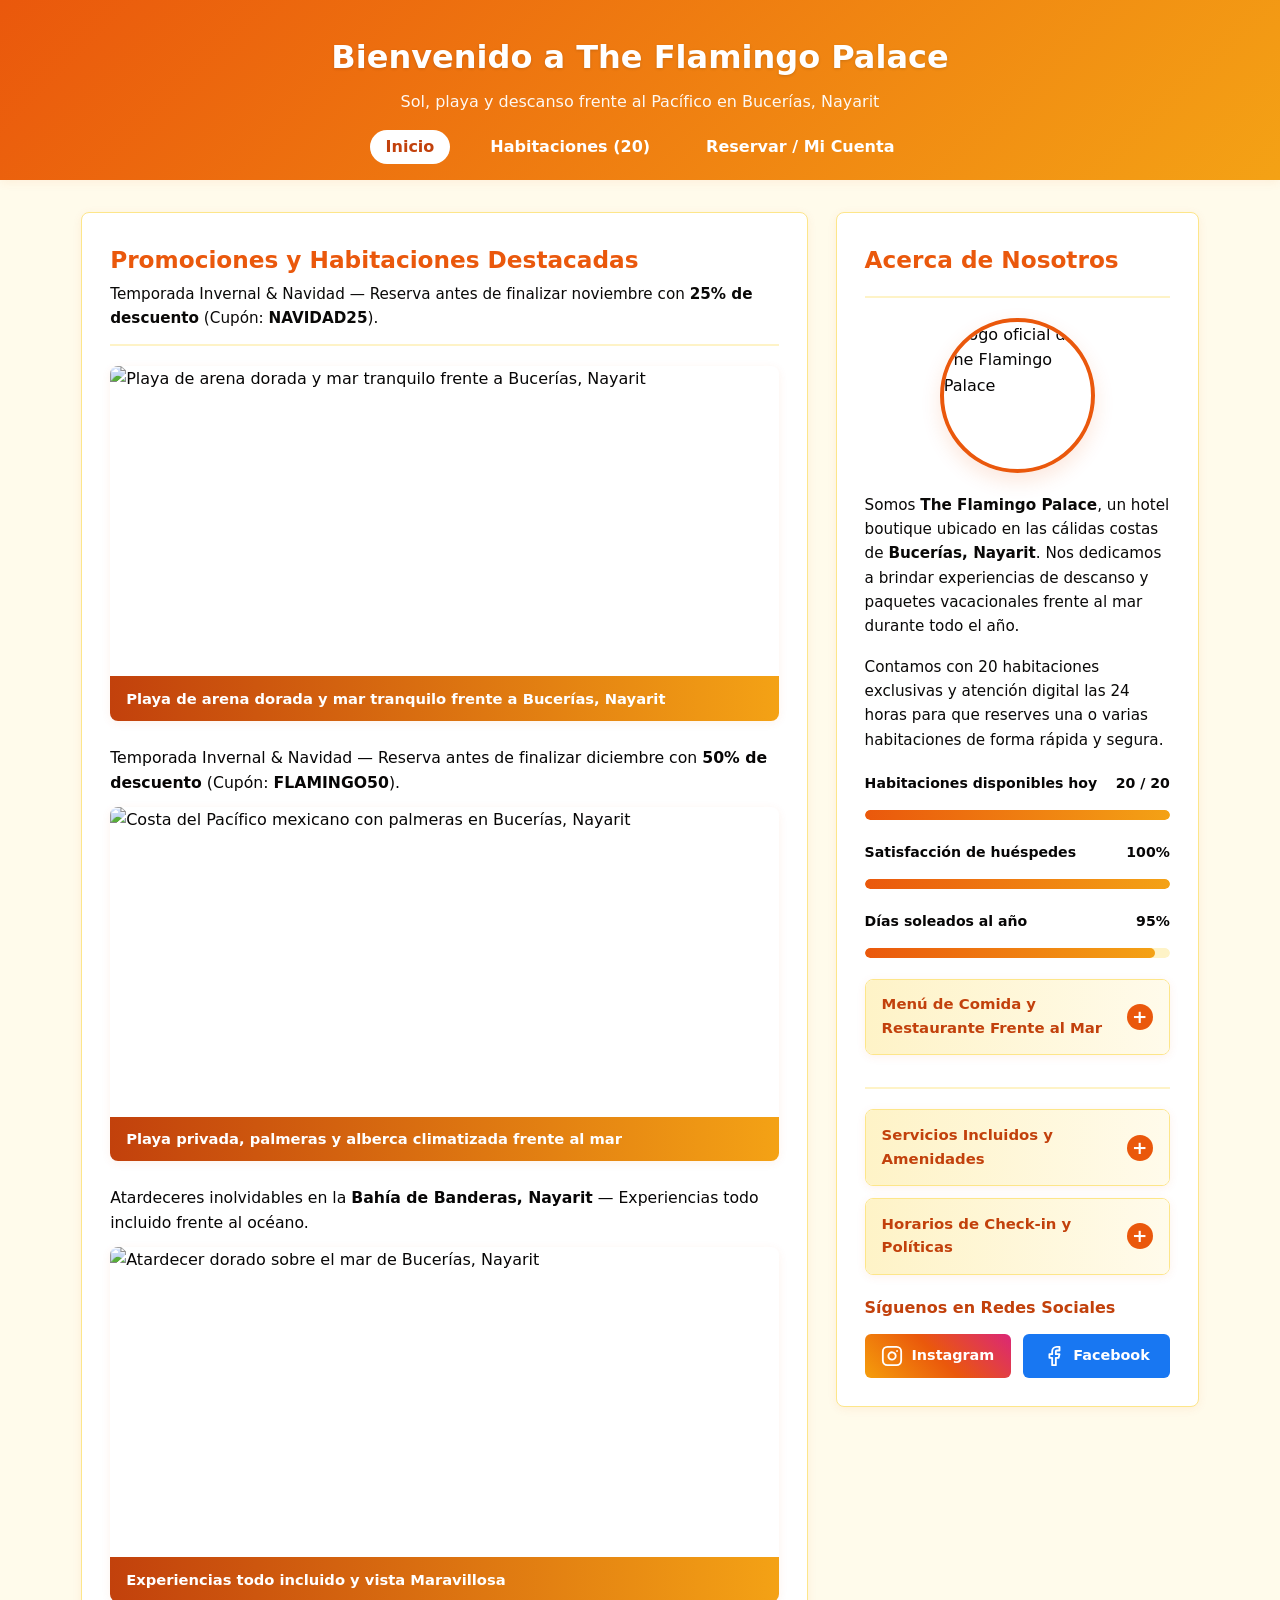
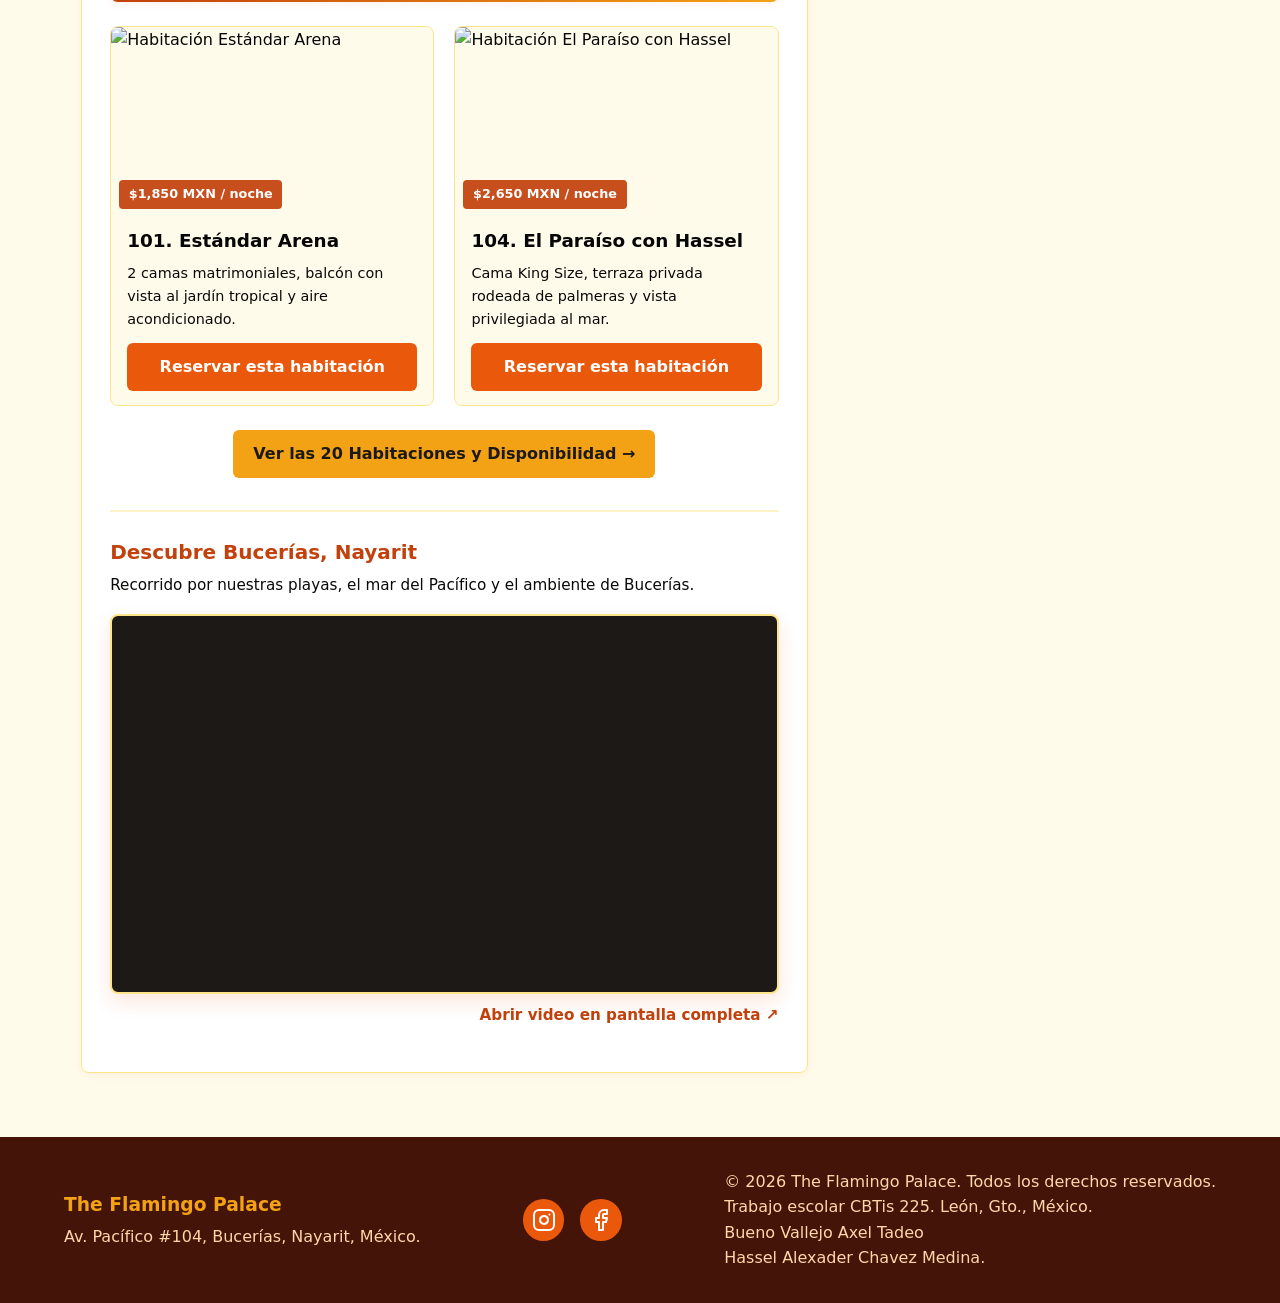
==== index.html @ 37c89cf4 "Add files via upload" ====
<!DOCTYPE html> <!-- Indica al navegador que el documento usa HTML5 -->
<html lang="es"> <!-- Etiqueta raíz del documento con idioma español -->
<head> <!-- Cabecera con metadatos, título y enlaces a estilos -->
       <meta charset="UTF-8"> <!-- Permite usar acentos, la ñ y caracteres especiales -->
     <meta name="viewport" content="width=device-width, initial-scale=1.0"> <!-- Adapta el diseño a pantallas de celulares y tabletas -->
      <meta name="description" content="The Flamingo Palace - Resort frente al mar en Bucerías, Nayarit. Disfruta del sol, la playa y nuestras promociones de temporada."> <!-- Descripción breve del sitio para buscadores -->
      <title>The Flamingo Palace | Inicio</title> <!-- Título que se muestra en la pestaña del navegador -->
      <link rel="stylesheet" href="styles.css"> <!-- Conecta el archivo externo de estilos CSS -->
</head> <!-- Cierra la cabecera del documento -->
<body> <!-- Inicia el contenido visible de la página web -->
    <!-- Encabezado principal del sitio -->
      <header class="site-header"> <!-- Contenedor superior con marca y menú -->
          <section class="header-brand"> <!-- Agrupa el título y eslogan del hotel -->
               <h1>Bienvenido a The Flamingo Palace</h1> <!-- Título principal de la página -->
              <p> Sol, playa y descanso frente al Pacífico en Bucerías, Nayarit</p> <!-- Subtítulo descriptivo del resort -->
          </section> <!-- Cierra la sección de marca -->
          <button type="button" class="menu-toggle" id="menu-toggle" aria-label="Abrir menú de navegación" aria-expanded="false"> <!-- Botón para abrir el menú en celulares -->
            ☰ <!-- Ícono de tres líneas para el menú móvil -->
        </button> <!-- Cierra el botón del menú -->
        <nav aria-label="Navegación principal" id="nav-drawer"> <!-- Contenedor de la barra de navegación -->
            <ul class="nav-links" id="nav-links"> <!-- Lista de enlaces principales del sitio -->
                <li class="nav-close-item"> <!-- Elemento de lista para el botón de cerrar -->
                    <button type="button" class="menu-close" id="menu-close" aria-label="Cerrar menú">✕</button> <!-- Botón para cerrar el menú en móvil -->
                 </li> <!-- Cierra el elemento del botón -->
                <li><a href="index.html" class="active">Inicio</a></li> <!-- Enlace a la página de inicio (página actual) -->
                  <li><a href="servicios.html">Habitaciones (20)</a></li> <!-- Enlace al catálogo de las 20 habitaciones -->
                  <li><a href="contacto.html">Reservar / Mi Cuenta</a></li> <!-- Enlace al formulario de reservación y consulta -->
            </ul> <!-- Cierra la lista de enlaces -->
        </nav> <!-- Cierra la barra de navegación -->
    </header> <!-- Cierra el encabezado principal -->     
    <!-- Contenido principal de la página -->
    <main class="container layout-dos-columnas"> <!-- Contenedor principal organizado en dos columnas -->
         <!-- Columna izquierda con promociones y habitaciones -->
          <section class="panel-card" aria-labelledby="destacados-heading"> <!-- Tarjeta principal de promociones y destacados -->
              <header class="panel-header"> <!-- Encabezado de esta sección -->
                  <h2 id="destacados-heading">Promociones y Habitaciones Destacadas</h2> <!-- Subtítulo de la sección -->
                  <p>Temporada Invernal &amp; Navidad — Reserva antes de finalizar noviembre con <strong>25% de descuento</strong> (Cupón: <strong>NAVIDAD25</strong>).</p> <!-- Texto de promoción con cupón NAVIDAD25 -->
               </header> <!-- Cierra el encabezado de la sección -->
            <!-- Primera imagen promocional -->
              <figure class="featured-banner"> <!-- Contenedor de imagen con pie de foto -->
                  <img src="https://tse3.mm.bing.net/th/id/OIP.7QppByLeYS29vk2rAnlYqgHaE8?r=0&rs=1&pid=ImgDetMain&o=7&rm=3" alt="Playa de arena dorada y mar tranquilo frente a Bucerías, Nayarit"> <!-- Imagen de la playa de Bucerías -->
                 <figcaption>Playa de arena dorada y mar tranquilo frente a Bucerías, Nayarit</figcaption> <!-- Descripción debajo de la primera imagen -->
             </figure> <!-- Cierra el contenedor de la primera imagen -->
              <p class="promo-texto">Temporada Invernal &amp; Navidad — Reserva antes de finalizar diciembre con <strong>50% de descuento</strong> (Cupón: <strong>FLAMINGO50</strong>).</p> <!-- Texto de promoción con cupón FLAMINGO50 -->
              <!-- Segunda imagen promocional -->
            <figure class="featured-banner"> <!-- Contenedor de la segunda imagen -->
                <img src="https://st3.depositphotos.com/4173781/16406/i/600/depositphotos_164065102-stock-photo-santa-claus-on-the-beach.jpg" alt="Costa del Pacífico mexicano con palmeras en Bucerías, Nayarit"> <!-- Imagen temática navideña en la playa -->
                <figcaption>Playa privada, palmeras y alberca climatizada frente al mar</figcaption> <!-- Descripción debajo de la segunda imagen -->
              </figure> <!-- Cierra el contenedor de la segunda imagen -->
                    <p class="promo-texto">Atardeceres inolvidables en la <strong>Bahía de Banderas, Nayarit</strong> — Experiencias todo incluido frente al océano.</p> <!-- Párrafo informativo sobre la ubicación -->
            <!-- Tercera imagen promocional -->
              <figure class="featured-banner"> <!-- Contenedor de la tercera imagen -->
                <img src="https://likewhereyouregoing.com/wp-content/uploads/2019/02/bucerias-beach-1.jpg" alt="Atardecer dorado sobre el mar de Bucerías, Nayarit"> <!-- Imagen del atardecer en Bucerías -->
                  <figcaption>Experiencias todo incluido y vista Maravillosa</figcaption> <!-- Descripción debajo de la tercera imagen -->
              </figure> <!-- Cierra el contenedor de la tercera imagen -->
            <!-- Cuadrícula de habitaciones destacadas -->
                <section class="grid-catalogo-mini" aria-label="Habitaciones destacadas"> <!-- Sección que agrupa las tarjetas de habitaciones -->
                  <article class="card"> <!-- Tarjeta de la primera habitación destacada -->
                      <figure> <!-- Contenedor de foto y precio -->
                          <img src="https://i.pinimg.com/736x/11/a8/63/11a86398598736e4281122c8b12acd26.jpg" alt="Habitación Estándar Arena"> <!-- Foto de la habitación 101 -->
                          <figcaption>$1,850 MXN / noche</figcaption> <!-- Precio por noche de la habitación -->
                      </figure> <!-- Cierra el contenedor de foto -->
                      <h3>101. Estándar Arena</h3> <!-- Nombre de la habitación -->
                         <p>2 camas matrimoniales, balcón con vista al jardín tropical y aire acondicionado.</p> <!-- Descripción breve de comodidades -->
                     <a href="contacto.html?hab=101_estandar_arena#formulario" class="btn-primary">Reservar esta habitación</a> <!-- Botón que lleva al formulario preseleccionando esta habitación -->
                  </article> <!-- Cierra la tarjeta de la habitación 101 -->
                <article class="card"> <!-- Tarjeta de la segunda habitación destacada -->
                      <figure> <!-- Contenedor de foto y precio -->
                          <img src="https://www.temptationresortcancun.com/images/slides/slide-90.jpg" alt="Habitación El Paraíso con Hassel"> <!-- Foto de la habitación 104 -->
                          <figcaption>$2,650 MXN / noche</figcaption> <!-- Precio por noche de la habitación -->
                      </figure> <!-- Cierra el contenedor de foto -->
                      <h3>104. El Paraíso con Hassel</h3> <!-- Nombre de la habitación -->
                    <p>Cama King Size, terraza privada rodeada de palmeras y vista privilegiada al mar.</p> <!-- Descripción breve de comodidades -->
                      <a href="contacto.html?hab=104_el_paraiso_hassel#formulario" class="btn-primary">Reservar esta habitación</a> <!-- Botón que lleva al formulario preseleccionando esta suite -->
                </article> <!-- Cierra la tarjeta de la habitación 104 -->
            </section> <!-- Cierra la cuadrícula de habitaciones -->
            <footer class="panel-footer-action"> <!-- Pie de sección con botón hacia el catálogo -->
                <a href="servicios.html" class="btn-secondary">Ver las 20 Habitaciones y Disponibilidad &rarr;</a> <!-- Enlace para ver todas las habitaciones -->
            </footer> <!-- Cierra el pie de sección -->
            <!-- Sección de video turístico -->
               <section class="video-section" aria-labelledby="video-bucerias-heading"> <!-- Contenedor del video de Bucerías -->
                  <h3 id="video-bucerias-heading">Descubre Bucerías, Nayarit</h3> <!-- Título de la sección de video -->
                  <p>Recorrido por nuestras playas, el mar del Pacífico y el ambiente de Bucerías.</p> <!-- Texto introductorio al video -->
                <div class="video-responsive-wrapper"> <!-- Caja adaptable para que el video se ajuste a móviles -->
                    <!-- Marco incrustado que carga el video externo -->
                    <iframe
                        src="https://www.bing.com/videos/riverview/relatedvideo?q=video+de+bucerias+narait&&mid=5F752FE52CD925ADD2D65F752FE52CD925ADD2D6&churl=https%3a%2f%2fwww.youtube.com%2fchannel%2fUCrhD1O9fIp9zSG4jtYqlkog&mmscn=stvo&FORM=VRDGAR"
                        title="Video turístico de Bucerías, Nayarit"
                        allowfullscreen
                        loading="lazy">
                    </iframe> <!-- Cierra el marco del video -->
                </div> <!-- Cierra el contenedor adaptable del video -->
             <p class="video-link-externo"> <!-- Párrafo con enlace directo al video -->
                    <a href="https://www.bing.com/videos/riverview/relatedvideo?q=video+de+bucerias+narait&&mid=5F752FE52CD925ADD2D65F752FE52CD925ADD2D6&churl=https%3a%2f%2fwww.youtube.com%2fchannel%2fUCrhD1O9fIp9zSG4jtYqlkog&mmscn=stvo&FORM=VRDGAR" target="_blank" rel="noopener noreferrer"> <!-- Abre el video en una pestaña nueva -->
                        Abrir video en pantalla completa &nearr; <!-- Texto del enlace externo -->
                    </a> <!-- Cierra el enlace -->
                </p> <!-- Cierra el párrafo -->
            </section> <!-- Cierra la sección de video -->
        </section> <!-- Cierra la columna izquierda -->
        <!-- Columna derecha con información del hotel y redes -->
        <aside class="panel-card sidebar-about" aria-labelledby="about-heading"> <!-- Barra lateral con información institucional -->
            <header class="panel-header"> <!-- Encabezado de la barra lateral -->
                <h2 id="about-heading">Acerca de Nosotros</h2> <!-- Título de la sección lateral -->
            </header> <!-- Cierra el encabezado -->
            <!-- Contenedor del logotipo circular -->
            <figure class="logo-circular-wrapper"> <!-- Centra y enmarca el logotipo -->
                <img src="https://i.ibb.co/FbTkwz5N/IMAGEN.jpg" alt="Logo oficial de The Flamingo Palace" class="logo-circular"> <!-- Imagen del logotipo oficial del hotel -->
            </figure> <!-- Cierra el contenedor del logo -->
            <p>Somos <strong>The Flamingo Palace</strong>, un hotel boutique ubicado en las cálidas costas de <strong>Bucerías, Nayarit</strong>. Nos dedicamos a brindar experiencias de descanso y paquetes vacacionales frente al mar durante todo el año.</p> <!-- Párrafo de presentación del hotel -->
            <p>Contamos con 20 habitaciones exclusivas y atención digital las 24 horas para que reserves una o varias habitaciones de forma rápida y segura.</p> <!-- Párrafo sobre capacidad y servicio -->
            <section class="stats-list" aria-label="Indicadores del hotel"> <!-- Sección de barras de estadísticas en vivo -->
                <article class="stat-item"> <!-- Indicador de habitaciones libres -->
                    <header class="stat-label"> <!-- Etiqueta superior del indicador -->
                        <span>Habitaciones disponibles hoy</span> <!-- Texto descriptivo -->
                        <span id="contador-libres-inicio">20 / 20</span> <!-- Contador que JavaScript actualiza desde Firebase -->
                    </header> <!-- Cierra la etiqueta -->
                    <progress id="barra-disponibilidad" value="20" max="20">20</progress> <!-- Barra visual de disponibilidad en tiempo real -->
                </article> <!-- Cierra el indicador de habitaciones -->

                <article class="stat-item"> <!-- Indicador de satisfacción -->
                    <header class="stat-label"> <!-- Etiqueta del indicador -->
                        <span>Satisfacción de huéspedes</span> <!-- Texto descriptivo -->
                        <span>100%</span> <!-- Porcentaje mostrado -->
                    </header> <!-- Cierra la etiqueta -->
                    <progress value="100" max="100">100%</progress> <!-- Barra de progreso al 100% -->
                </article> <!-- Cierra el indicador de satisfacción -->

                <article class="stat-item"> <!-- Indicador de clima -->
                    <header class="stat-label"> <!-- Etiqueta del indicador -->
                        <span>Días soleados al año</span> <!-- Texto descriptivo -->
                        <span>95%</span> <!-- Porcentaje mostrado -->
                    </header> <!-- Cierra la etiqueta -->
                    <progress value="95" max="100">95%</progress> <!-- Barra de progreso al 95% -->
                </article> <!-- Cierra el indicador de clima -->
                <!-- Primer acordeón desplegable -->
                <details class="acordeon-info"> <!-- Caja desplegable para el menú del restaurante -->
                    <summary>Menú de Comida y Restaurante Frente al Mar</summary> <!-- Título visible en el que se hace clic -->
                    <div class="acordeon-contenido"> <!-- Contenido oculto que se despliega al abrir -->
                        <p><strong>Desayuno Buffet (7:30 AM – 11:30 AM):</strong> Chilaquiles nayaritas, fruta tropical, hot cakes, huevos al gusto y café de olla.</p> <!-- Horario y platillos de desayuno -->
                        <p><strong>Comida y Cena (1:00 PM – 10:30 PM):</strong> Ceviche de camarón, pescado zarandeado, aguachile, cortes a la parrilla y menú infantil.</p> <!-- Horario y platillos de comida/cena -->
                    </div> <!-- Cierra el contenido desplegable -->
                </details> <!-- Cierra el primer acordeón -->
            </section> <!-- Cierra la sección de estadísticas -->
            <section class="social-box" aria-label="Información adicional y redes sociales"> <!-- Sección de políticas y botones sociales -->
                <!-- Segundo acordeón desplegable -->
                <details class="acordeon-info"> <!-- Caja desplegable para servicios incluidos -->
                    <summary>Servicios Incluidos y Amenidades</summary> <!-- Título visible del acordeón -->
                    <div class="acordeon-contenido"> <!-- Contenido oculto -->
                        <p>Alberca climatizada frente al mar, Wi-Fi de alta velocidad, estacionamiento privado, club de playa y atención personalizada 24/7.</p> <!-- Lista de amenidades incluidas -->
                    </div> <!-- Cierra el contenido -->
                </details> <!-- Cierra el segundo acordeón -->
                <!-- Tercer acordeón desplegable -->
                <details class="acordeon-info"> <!-- Caja desplegable para horarios y cancelaciones -->
                    <summary>Horarios de Check-in y Políticas</summary> <!-- Título visible del acordeón -->
                    <div class="acordeon-contenido"> <!-- Contenido oculto -->
                        <p><strong>Check-in:</strong> 3:00 PM | <strong>Check-out (Fecha límite):</strong> 12:00 PM. Puedes cancelar tu reservación con tu usuario y contraseña.</p> <!-- Detalles de entrada, salida y cancelación -->
                    </div> <!-- Cierra el contenido -->
                </details> <!-- Cierra el tercer acordeón -->
                <h3 style="margin-top: 1.25rem;">Síguenos en Redes Sociales</h3> <!-- Subtítulo para los botones de redes -->
                <nav class="social-links"> <!-- Contenedor de botones de redes sociales -->
                    <a href="https://www.instagram.com/theflamingopalace/" target="_blank" rel="noopener noreferrer" class="social-btn instagram" aria-label="Visitar Instagram de The Flamingo Palace"> <!-- Botón con enlace a Instagram -->
                        <svg width="22" height="22" viewBox="0 0 24 24" fill="none" stroke="currentColor" stroke-width="2" stroke-linecap="round" stroke-linejoin="round" aria-hidden="true"> <!-- Ícono vectorial de Instagram -->
                                <rect x="2" y="2" width="20" height="20" rx="5" ry="5"></rect> <!-- Marco cuadrado redondeado del ícono -->
                             <path d="M16 11.37A4 4 0 1 1 12.63 8 4 4 0 0 1 16 11.37z"></path> <!-- Lente circular central del ícono -->
                             <line x1="17.5" y1="6.5" x2="17.51" y2="6.5"></line> <!-- Punto del flash del ícono -->
                        </svg> <!-- Cierra el ícono SVG -->
                        <span>Instagram</span> <!-- Texto del botón -->
                    </a> <!-- Cierra el enlace de Instagram -->
                    <a href="https://www.facebook.com/profile.php?id=61573417950971&sk=about&locale=es_LA" target="_blank" rel="noopener noreferrer" class="social-btn facebook" aria-label="Visitar Facebook de The Flamingo Palace"> <!-- Botón con enlace a Facebook -->
                        <svg width="22" height="22" viewBox="0 0 24 24" fill="none" stroke="currentColor" stroke-width="2" stroke-linecap="round" stroke-linejoin="round" aria-hidden="true"> <!-- Ícono vectorial de Facebook -->
                            <path d="M18 2h-3a5 5 0 0 0-5 5v3H7v4h3v8h4v-8h3l1-4h-4V7a1 1 0 0 1 1-1h3z"></path> <!-- Trazo de la letra f de Facebook -->
                        </svg> <!-- Cierra el ícono SVG -->
                        <span>Facebook</span> <!-- Texto del botón -->
                    </a> <!-- Cierra el enlace de Facebook -->
                </nav> <!-- Cierra la navegación social -->
            </section> <!-- Cierra la caja social -->
        </aside> <!-- Cierra la columna derecha -->
    </main> <!-- Cierra el contenido principal -->
    <!-- Pie de página del sitio -->
    <footer class="site-footer"> <!-- Contenedor inferior de todo el sitio -->
        <section> <!-- Columna izquierda del pie de página -->
             <h3>The Flamingo Palace</h3> <!-- Nombre del hotel -->
             <p>Av. Pacífico #104, Bucerías, Nayarit, México.</p> <!-- Dirección física del hotel -->
        </section> <!-- Cierra la primera sección del pie -->
        <nav class="footer-social" aria-label="Redes sociales en pie de página"> <!-- Íconos de redes sociales en el pie -->
            <a href="https://www.instagram.com/theflamingopalace/" target="_blank" rel="noopener noreferrer" aria-label="Instagram"> <!-- Enlace a Instagram en nueva pestaña -->
                <svg width="24" height="24" viewBox="0 0 24 24" fill="none" stroke="currentColor" stroke-width="2" stroke-linecap="round" stroke-linejoin="round"> <!-- Ícono SVG de Instagram -->
                     <rect x="2" y="2" width="20" height="20" rx="5" ry="5"></rect> <!-- Borde de la cámara -->
                     <path d="M16 11.37A4 4 0 1 1 12.63 8 4 4 0 0 1 16 11.37z"></path> <!-- Círculo interior -->
                     <line x1="17.5" y1="6.5" x2="17.51" y2="6.5"></line> <!-- Punto superior derecho -->
                </svg> <!-- Cierra el ícono SVG -->
            </a> <!-- Cierra el enlace de Instagram -->
            <a href="https://www.facebook.com/profile.php?id=61573417950971&sk=about&locale=es_LA" target="_blank" rel="noopener noreferrer" aria-label="Facebook"> <!-- Enlace directo a la página de Facebook del hotel -->
                <svg width="24" height="24" viewBox="0 0 24 24" fill="none" stroke="currentColor" stroke-width="2" stroke-linecap="round" stroke-linejoin="round"> <!-- Ícono SVG de Facebook -->
                    <path d="M18 2h-3a5 5 0 0 0-5 5v3H7v4h3v8h4v-8h3l1-4h-4V7a1 1 0 0 1 1-1h3z"></path> <!-- Forma de la f de Facebook -->
                </svg> <!-- Cierra el ícono SVG -->
            </a> <!-- Cierra el enlace de Facebook -->
        </nav> <!-- Cierra los íconos sociales del pie -->
        <section> <!-- Columna derecha del pie de página -->
            <p>&copy; 2026 The Flamingo Palace. Todos los derechos reservados.</p>

            <!-- Aviso de derechos de autor -->
            <p>Trabajo escolar CBTis 225. León, Gto., México.</p>
            <p>Bueno Vallejo Axel Tadeo</p>
            <p>Hassel Alexader Chavez Medina.</p>
             <!-- Créditos académicos del proyecto -->
        </section> <!-- Cierra la última sección del pie -->
    </footer> <!-- Cierra el pie de página -->
    <script type="module" src="main.js"></script> <!-- Carga el archivo JavaScript principal como módulo -->
</body> <!-- Cierra el cuerpo de la página -->
</html> <!-- Cierra el documento HTML -->
---- styles.css ----
/* Variables principales de colores, fuente y sombras */
:root {
  --color-primary: #ea580c; /* Naranja atardecer vibrante */
      --color-primary-dark: #c2410c; /* Terracota cálido al pasar el cursor */
  --color-sun: #f4a215; /* Amarillo sol dorado */
    --color-sun-light: #fef3c7; /* Amarillo arena suave */
  --color-bg: #fffbeb; /* Fondo crema cálido tipo playa */
      --color-surface: #ffffff; /* Blanco limpio para tarjetas */
  --color-text: #070606; /* Café carbón para textos */
    --color-text-muted: #0a0908; /* Gris cálido secundario */
  --color-border: #fde68a; /* Borde dorado suave */
    --font-main: system-ui, -apple-system, 'Segoe UI', Roboto, sans-serif; /* Fuente principal del sistema */
  --radius-md: 8px; /* Redondeo estándar de esquinas */
      --shadow-sm: 0 2px 10px rgba(234, 88, 12, 0.08); /* Sombra ligera */
  --shadow-md: 0 8px 20px rgba(234, 88, 12, 0.14); /* Sombra media al resaltar */
    --transition: all 0.25s ease; /* Animación suave de cambios */
}

/* Reinicio de márgenes y bordes para todos los elementos */
*, *::before, *::after { box-sizing: border-box; margin: 0; padding: 0; }

/* Configuración general de la página y prevención de scroll horizontal */
html, body {
  width: 100%; /* Ocupa todo el ancho */
      max-width: 100%; /* Evita que se salga de la pantalla */
  overflow-x: hidden; /* Oculta desbordamiento horizontal */
    font-family: var(--font-main); /* Aplica la fuente principal */
  background-color: var(--color-bg); /* Pone el fondo crema */
      color: var(--color-text); /* Color base de letra */
  line-height: 1.6; /* Espacio entre renglones */
}

/* Ajusta todas las imágenes al tamaño de su contenedor */
img { max-width: 100%; height: auto; display: block; }

/* Encabezado centrado con degradado naranja a amarillo */
.site-header {
    display: flex; /* Activa modelo flexible */
  flex-direction: column; /* Apila título y menú en vertical */
      align-items: center; /* Centra horizontalmente */
    text-align: center; /* Centra el texto */
  background: linear-gradient(135deg, var(--color-primary) 0%, var(--color-sun) 100%); /* Degradado cálido */
    color: var(--color-surface); /* Texto en blanco */
  padding: 2rem 5% 1.25rem; /* Espaciado interno */
      box-shadow: var(--shadow-sm); /* Sombra inferior sutil */
}

/* Título principal del encabezado */
.header-brand h1 {
  font-size: 2rem; /* Tamaño grande de título */
      font-weight: 700; /* Letra en negrita */
  margin-bottom: 0.35rem; /* Espacio debajo del título */
    text-shadow: 0 1px 3px rgba(0, 0, 0, 0.15); /* Sombra suave en el texto */
}

/* Subtítulo descriptivo del encabezado */
.header-brand p { font-size: 1rem; opacity: 0.95; margin-bottom: 1.25rem; }

/* Oculta los botones de menú móvil en computadora */
.menu-toggle, .nav-close-item { display: none; }

/* Lista horizontal de enlaces de navegación */
.nav-links {
    list-style: none; /* Quita viñetas de lista */
  display: flex; /* Acomoda enlaces en fila */
      justify-content: center; /* Centra los enlaces */
    flex-wrap: wrap; /* Permite bajar de línea si no caben */
  gap: 1.5rem; /* Separación entre enlaces */
}

/* Estilo individual de cada enlace del menú */
.nav-links a {
  text-decoration: none; /* Quita subrayado */
    color: var(--color-surface); /* Letra blanca */
  font-weight: 600; /* Letra seminegrita */
      padding: 0.45rem 1rem; /* Relleno tipo botón */
  border-radius: 20px; /* Bordes redondeados tipo píldora */
    transition: var(--transition); /* Transición suave de color */
}

/* Efecto al pasar el cursor o estar en la página activa */
.nav-links a:hover, .nav-links a.active { background-color: var(--color-surface); color: var(--color-primary-dark); }

/* Contenedor principal centrado */
.container { width: 100%; max-width: 1220px; margin: 0 auto; padding: 2rem 4%; }

/* Cuadrícula de dos columnas para el inicio */
.layout-dos-columnas {
  display: grid; /* Activa cuadrícula CSS */
    grid-template-columns: 2fr 1fr; /* Columna izquierda doble de ancha que la derecha */
      gap: 1.75rem; /* Espacio entre columnas */
  align-items: start; /* Alinea ambas columnas arriba */
}

/* Tarjeta blanca base para secciones */
.panel-card {
    background-color: var(--color-surface); /* Fondo blanco */
  border: 1px solid var(--color-border); /* Borde dorado */
      border-radius: var(--radius-md); /* Esquinas redondeadas */
  padding: 1.75rem; /* Espacio interior */
    box-shadow: var(--shadow-sm); /* Sombra ligera */
}

/* Encabezado interno de cada tarjeta */
.panel-header { border-bottom: 2px solid var(--color-sun-light); padding-bottom: 0.85rem; margin-bottom: 1.25rem; }

/* Título de sección dentro de tarjetas */
.panel-header h2 { color: var(--color-primary); font-size: 1.45rem; margin-bottom: 0.25rem; }

/* Descripción debajo del título de sección */
.panel-header p { color: var(--color-text-muted); font-size: 0.95rem; }

/* Párrafos de promociones */
.promo-texto { color: var(--color-text); font-size: 0.98rem; margin: 1.25rem 0 0.75rem; }

/* Contenedor de imágenes promocionales anchas */
.featured-banner {
  position: relative; /* Permite posicionar elementos dentro */
      border-radius: var(--radius-md); /* Esquinas redondeadas */
  overflow: hidden; /* Recorta lo que sobresalga */
    margin-bottom: 1.5rem; /* Espacio inferior */
  box-shadow: var(--shadow-sm); /* Sombra suave */
}

/* Imagen dentro del banner promocional */
.featured-banner img { width: 100%; height: 310px; object-fit: cover; }

/* Franja inferior con texto descriptivo del banner */
.featured-banner figcaption {
    background: linear-gradient(to right, var(--color-primary-dark), var(--color-sun)); /* Degradado horizontal */
  color: var(--color-surface); /* Texto blanco */
      padding: 0.65rem 1rem; /* Espacio interno */
  font-size: 0.92rem; /* Tamaño de letra */
    font-weight: 600; /* Texto seminegrita */
}

/* Sección del video turístico */
.video-section { margin-top: 2rem; padding-top: 1.5rem; border-top: 2px solid var(--color-sun-light); }

/* Título del bloque de video */
.video-section h3 { color: var(--color-primary-dark); font-size: 1.25rem; margin-bottom: 0.35rem; }

/* Texto descriptivo del video */
.video-section p { color: var(--color-text-muted); font-size: 0.95rem; margin-bottom: 1rem; }

/* Caja adaptable proporción 16:9 para el video */
.video-responsive-wrapper {
  position: relative; /* Base para el iframe absoluto */
    width: 100%; /* Ancho completo */
  padding-bottom: 56.25%; /* Mantiene proporción panorámica 16:9 */
      height: 0; /* Altura controlada por el padding */
  overflow: hidden; /* Oculta bordes salientes */
    border-radius: var(--radius-md); /* Esquinas redondeadas */
  border: 2px solid var(--color-border); /* Borde dorado */
      box-shadow: var(--shadow-md); /* Sombra media */
  background-color: #1c1917; /* Fondo oscuro mientras carga */
}

/* Marco del video ajustado al 100% de la caja */
.video-responsive-wrapper iframe { position: absolute; top: 0; left: 0; width: 100%; height: 100%; border: 0; }

/* Párrafo con enlace para abrir video aparte */
.video-link-externo { margin-top: 0.6rem; text-align: right; font-size: 0.88rem; }

/* Estilo del enlace externo del video */
.video-link-externo a { color: var(--color-primary-dark); font-weight: 600; text-decoration: none; }

/* Subrayado al pasar el cursor en enlace del video */
.video-link-externo a:hover { text-decoration: underline; }

/* Cuadrícula de 2 columnas para habitaciones destacadas */
.grid-catalogo-mini { display: grid; grid-template-columns: repeat(2, 1fr); gap: 1.25rem; }

/* Cuadrícula de 3 columnas para el catálogo completo */
.grid-catalogo { display: grid; grid-template-columns: repeat(3, 1fr); gap: 1.75rem; }

/* Tarjeta individual de cada habitación */
.card {
    background-color: var(--color-bg); /* Fondo crema suave */
  border: 1px solid var(--color-border); /* Borde dorado */
      border-radius: var(--radius-md); /* Esquinas redondeadas */
  overflow: hidden; /* Recorta bordes de imagen */
    display: flex; /* Modelo flexible vertical */
  flex-direction: column; /* Apila imagen, texto y botón */
      justify-content: space-between; /* Empuja el botón hacia abajo */
  transition: var(--transition); /* Animación suave al pasar cursor */
}

/* Eleva la tarjeta ligeramente al pasar el cursor */
.card:hover { transform: translateY(-4px); box-shadow: var(--shadow-md); }

/* Contenedor de foto dentro de la tarjeta */
.card figure { position: relative; }

/* Foto de la habitación */
.card figure img { width: 100%; height: 190px; object-fit: cover; }

/* Etiqueta flotante con el precio sobre la foto */
.card figcaption {
  position: absolute; /* Se coloca encima de la imagen */
    bottom: 8px; /* Separación inferior */
  left: 8px; /* Separación izquierda */
      background-color: rgba(194, 65, 12, 0.92); /* Fondo terracota semitransparente */
  color: var(--color-surface); /* Texto blanco */
    font-size: 0.8rem; /* Letra pequeña */
  font-weight: 600; /* Seminegrita */
      padding: 0.25rem 0.6rem; /* Relleno interno */
  border-radius: 4px; /* Esquinas ligeramente redondeadas */
}

/* Nombre de la habitación en la tarjeta */
.card h3 { font-size: 1.15rem; color: var(--color-text); padding: 0.6rem 1rem 0.4rem; }

/* Descripción corta de la habitación */
.card p { padding: 0 1rem 0.75rem; color: var(--color-text-muted); font-size: 0.9rem; }

/* Estilo destacado para precios o cifras */
.card .precio { font-size: 1.15rem; font-weight: 700; color: var(--color-primary); }

/* Etiqueta de estado disponible u ocupada */
.estado-badge {
    margin: 0.75rem 1rem 0; /* Margen alrededor */
  padding: 0.25rem 0.6rem; /* Relleno interno */
      border-radius: 4px; /* Bordes redondeados */
  font-size: 0.8rem; /* Letra pequeña */
    font-weight: 700; /* Letra negrita */
  display: inline-block; /* Se ajusta al texto */
      width: fit-content; /* Ancho exacto del contenido */
}

/* Colores verdes cuando la habitación está libre */
.estado-badge.libre { background-color: #dcfce7; color: #166534; }

/* Colores rojos cuando la habitación está ocupada */
.estado-badge.ocupada { background-color: #fee2e2; color: #991b1b; }

/* Pie centrado debajo de las habitaciones destacadas */
.panel-footer-action { margin-top: 1.5rem; text-align: center; }

/* Estilos compartidos para todos los botones */
.btn-primary, .btn-secondary, .btn-danger {
  display: inline-block; /* Permite aplicar ancho y relleno */
      text-align: center; /* Centra el texto */
  text-decoration: none; /* Quita subrayado en enlaces */
    font-weight: 600; /* Texto seminegrita */
  padding: 0.7rem 1.25rem; /* Espacio interno */
      border-radius: 6px; /* Esquinas redondeadas */
  border: none; /* Sin borde por defecto */
    cursor: pointer; /* Muestra mano al pasar cursor */
  transition: var(--transition); /* Transición suave */
}

/* Botón principal naranja */
.btn-primary { background-color: var(--color-primary); color: var(--color-surface); }

/* Oscurece el botón principal al pasar el cursor */
.btn-primary:hover { background-color: var(--color-primary-dark); }

/* Estilo gris desactivado cuando la habitación está ocupada */
.btn-primary.deshabilitado { background-color: #a8a29e; pointer-events: none; cursor: not-allowed; }

/* Ajusta ancho y márgenes de botones dentro de tarjetas */
.card .btn-primary, .card .btn-ver-detalles-hab { margin: 0 1rem 0.85rem; width: calc(100% - 2rem); }

/* Botón secundario amarillo sol */
.btn-secondary { background-color: var(--color-sun); color: #1c1917; }

/* Cambia color del botón secundario al pasar cursor */
.btn-secondary:hover { background-color: #d97706; color: var(--color-surface); }

/* Botón rojo para cancelar reservaciones */
.btn-danger { background-color: #dc2626; color: var(--color-surface); padding: 0.45rem 0.85rem; font-size: 0.85rem; }

/* Oscurece el botón rojo al pasar cursor */
.btn-danger:hover { background-color: #991b1b; }

/* Botón que ocupa todo el ancho disponible */
.btn-block { width: 100%; font-size: 1.05rem; }

/* Contenedor centrado del logotipo circular */
.logo-circular-wrapper { display: flex; justify-content: center; align-items: center; margin: 0 auto 1.25rem; }

/* Imagen redonda del logotipo oficial */
.logo-circular {
    width: 155px; /* Ancho fijo */
  height: 155px; /* Alto fijo */
      min-width: 155px; /* Evita que se aplaste */
  min-height: 155px; /* Mantiene proporción */
    border-radius: 50%; /* Forma circular perfecta */
  object-fit: cover; /* Ajusta imagen sin deformar */
      border: 4px solid var(--color-primary); /* Borde naranja */
  box-shadow: var(--shadow-md); /* Sombra alrededor */
}

/* Párrafos de la columna derecha */
.sidebar-about p { color: var(--color-text-muted); font-size: 0.95rem; margin-bottom: 1rem; }

/* Lista vertical de indicadores del hotel */
.stats-list { margin: 1.25rem 0; display: flex; flex-direction: column; gap: 1rem; }

/* Fila con nombre y porcentaje de cada indicador */
.stat-label { display: flex; justify-content: space-between; font-size: 0.88rem; font-weight: 700; color: var(--color-text); margin-bottom: 0.3rem; }

/* Estilo base de las barras de progreso */
progress { width: 100%; height: 10px; border-radius: 5px; overflow: hidden; appearance: none; }

/* Fondo de la barra de progreso en navegadores WebKit */
progress::-webkit-progress-bar { background-color: var(--color-sun-light); border-radius: 5px; }

/* Relleno degradado de la barra de progreso */
progress::-webkit-progress-value { background: linear-gradient(90deg, var(--color-primary), var(--color-sun)); border-radius: 5px; }

/* Caja de los cuadros desplegables (acordeones) */
.acordeon-info, .sidebar-about details {
  background-color: var(--color-surface); /* Fondo blanco */
    border: 1.5px solid var(--color-border); /* Borde dorado */
  border-radius: var(--radius-md); /* Esquinas redondeadas */
      margin-bottom: 0.75rem; /* Separación inferior */
  overflow: hidden; /* Recorta bordes internos */
    box-shadow: var(--shadow-sm); /* Sombra ligera */
  transition: var(--transition); /* Transición suave */
}

/* Resalta el borde del acordeón al pasar cursor */
.acordeon-info:hover, .sidebar-about details:hover { border-color: var(--color-sun); box-shadow: var(--shadow-md); }

/* Barra superior clickeable del cuadro desplegable */
.acordeon-info summary, .sidebar-about details summary {
    list-style: none; /* Quita estilo de lista */
  display: flex; /* Alinea texto y círculo en fila */
      justify-content: space-between; /* Separa texto a la izquierda y botón a la derecha */
  align-items: center; /* Centra verticalmente */
    gap: 0.75rem; /* Espacio entre texto y botón */
  padding: 0.85rem 1rem; /* Relleno interno */
      background: linear-gradient(to right, var(--color-sun-light), #fffbeb); /* Degradado suave */
  color: var(--color-primary-dark); /* Letra terracota */
    font-weight: 700; /* Texto en negrita */
  font-size: 0.93rem; /* Tamaño de letra */
      cursor: pointer; /* Mano al pasar el cursor */
  user-select: none; /* Evita seleccionar texto al hacer clic */
    transition: var(--transition); /* Transición suave */
}

/* Oculta la flecha por defecto del navegador en details */
.acordeon-info summary::-webkit-details-marker,
.sidebar-about details summary::-webkit-details-marker,
.acordeon-info summary::marker,
.sidebar-about details summary::marker { display: none; content: ""; }

/* Botón circular naranja con símbolo + a la derecha */
.acordeon-info summary::after, .sidebar-about details summary::after {
  content: "+"; /* Muestra el signo más */
      display: inline-flex; /* Centra el símbolo */
  align-items: center; /* Centra verticalmente */
    justify-content: center; /* Centra horizontalmente */
  width: 26px; /* Ancho del círculo */
      height: 26px; /* Alto del círculo */
  border-radius: 50%; /* Forma redonda */
    background-color: var(--color-primary); /* Fondo naranja */
  color: var(--color-surface); /* Símbolo blanco */
      font-size: 1.15rem; /* Tamaño del símbolo */
  font-weight: 700; /* Grosor negrita */
    line-height: 1; /* Altura de línea exacta */
  flex-shrink: 0; /* Evita que el círculo se encoja */
      transition: var(--transition); /* Transición suave */
}

/* Cambia color de la barra cuando el acordeón está abierto */
.acordeon-info[open] summary, .sidebar-about details[open] summary { background: linear-gradient(135deg, var(--color-primary), var(--color-sun)); color: var(--color-surface); }

/* Cambia el símbolo + por − cuando está abierto */
.acordeon-info[open] summary::after, .sidebar-about details[open] summary::after { content: "−"; background-color: var(--color-surface); color: var(--color-primary-dark); }

/* Área interior desplegada del acordeón */
.acordeon-contenido, .sidebar-about details > div, .sidebar-about details > p {
    padding: 0.9rem 1rem; /* Espacio interior */
  background-color: var(--color-surface); /* Fondo blanco */
      border-top: 1px solid var(--color-border); /* Línea divisoria superior */
  animation: desplegarSuave 0.25s ease; /* Animación de aparición */
    font-size: 0.88rem; /* Tamaño de letra */
  color: var(--color-text); /* Color de texto */
      line-height: 1.5; /* Espaciado entre líneas */
}

/* Párrafos internos del acordeón */
.acordeon-contenido p { margin-bottom: 0.55rem; font-size: 0.88rem; color: var(--color-text); line-height: 1.5; }

/* Quita el margen inferior al último párrafo */
.acordeon-contenido p:last-child { margin-bottom: 0; }

/* Animación de deslizamiento suave al abrir acordeones */
@keyframes desplegarSuave {
  from { opacity: 0; transform: translateY(-4px); }
    to { opacity: 1; transform: translateY(0); }
}

/* Sección de redes sociales en la barra lateral */
.social-box { border-top: 2px solid var(--color-sun-light); padding-top: 1.25rem; margin-top: 1.25rem; }

/* Título de redes sociales */
.social-box h3 { font-size: 1rem; color: var(--color-primary-dark); margin-bottom: 0.85rem; }

/* Contenedor en fila de botones sociales */
.social-links { display: flex; gap: 0.75rem; }

/* Estilo base de los botones de redes sociales */
.social-btn {
  flex: 1; /* Ambos botones miden lo mismo */
    display: flex; /* Alinea ícono y texto */
  align-items: center; /* Centra verticalmente */
      justify-content: center; /* Centra horizontalmente */
  gap: 0.5rem; /* Espacio entre ícono y nombre */
    text-decoration: none; /* Sin subrayado */
  font-weight: 600; /* Texto seminegrita */
      font-size: 0.9rem; /* Tamaño de letra */
  padding: 0.65rem; /* Relleno interno */
    border-radius: 6px; /* Esquinas redondeadas */
  color: var(--color-surface); /* Texto blanco */
      transition: var(--transition); /* Transición suave */
}

/* Degradado característico para botón de Instagram */
.social-btn.instagram { background: linear-gradient(45deg, #f59e0b, #ea580c, #db2777); }

/* Color azul oficial para botón de Facebook */
.social-btn.facebook { background-color: #1877f2; }

/* Efecto visual al pasar el cursor en botones sociales */
.social-btn:hover { opacity: 0.9; transform: translateY(-2px); }

/* Contenedor centrado para formularios */
.form-wrapper { max-width: 680px; margin: 0 auto; }

/* Agrupación de campos dentro del formulario */
.booking-form fieldset { border: 1px solid var(--color-border); border-radius: 8px; padding: 1.5rem; margin-bottom: 1.5rem; background-color: var(--color-bg); }

/* Título de cada grupo de campos */
.booking-form legend { font-weight: 700; color: var(--color-primary-dark); padding: 0 0.5rem; }

/* Etiquetas de texto sobre cada campo */
.booking-form label { display: block; font-weight: 600; margin-bottom: 0.4rem; margin-top: 1rem; }

/* Reduce margen superior en la primera etiqueta */
.booking-form label:first-of-type { margin-top: 0.25rem; }

/* Estilo uniforme para cajas de texto, fechas, números y selectores */
.booking-form input[type="text"],
.booking-form input[type="email"],
.booking-form input[type="tel"],
.booking-form input[type="password"],
.booking-form input[type="date"],
.booking-form input[type="number"],
.booking-form select,
.booking-form textarea {
    width: 100%; /* Ocupa todo el ancho */
  padding: 0.75rem; /* Espacio interno cómodo */
      border: 1.5px solid var(--color-border); /* Borde dorado */
  border-radius: 6px; /* Esquinas redondeadas */
    font-family: inherit; /* Hereda la fuente principal */
  font-size: 1rem; /* Tamaño de letra legible */
      background-color: var(--color-surface); /* Fondo blanco */
  transition: var(--transition); /* Transición suave */
}

/* Resalta el borde en naranja al escribir en un campo */
.booking-form input:focus, .booking-form textarea:focus { outline: none; border-color: var(--color-primary); }

/* Estilo rojo cuando un campo tiene error de validación */
.campo-error { border-color: #dc2626 !important; background-color: #fef2f2 !important; }

/* Borde verde cuando un campo es válido */
.campo-valido { border-color: #16a34a !important; }

/* Texto de etiqueta en rojo si hay error */
.label-error { color: #dc2626 !important; }

/* Texto de etiqueta en verde si es válido */
.label-valido { color: #166534 !important; }

/* Mensaje de error debajo de cada campo */
.error-msg { display: block; color: #dc2626; font-size: 0.85rem; font-weight: 600; margin-top: 0.25rem; }

/* Texto de ayuda en color gris */
.helper-text { font-size: 0.88rem; color: var(--color-text-muted); margin-bottom: 0.75rem; }

/* Lista vertical de casillas de habitaciones */
.checkbox-grid { display: grid; grid-template-columns: 1fr; gap: 0.65rem; }

/* Tarjeta individual de cada casilla de habitación */
.checkbox-item {
  display: flex !important; /* Alinea casilla y texto en fila */
      align-items: center; /* Centra verticalmente */
  gap: 0.65rem; /* Separación entre casilla y texto */
    background-color: var(--color-surface); /* Fondo blanco */
  border: 1px solid var(--color-border); /* Borde dorado */
      padding: 0.65rem 0.85rem; /* Relleno interno */
  border-radius: 6px; /* Esquinas redondeadas */
    margin-top: 0 !important; /* Sin margen superior extra */
  cursor: pointer; /* Mano al pasar cursor */
}

/* Estilo rojo deshabilitado para habitaciones ya ocupadas */
.checkbox-item.ocupada-item { background-color: #fef2f2; border-color: #fecaca; opacity: 0.85; cursor: not-allowed; }

/* Tamaño y color naranja de la casilla de verificación */
.checkbox-item input[type="checkbox"] { width: 18px; height: 18px; accent-color: var(--color-primary); }

/* Caja amarilla con el cálculo total en vivo */
.cotizacion-box { background-color: var(--color-sun-light); border: 1px solid var(--color-sun); padding: 0.85rem 1rem; border-radius: 6px; margin-bottom: 1rem; font-size: 1.05rem; text-align: center; }

/* Caja base de alertas al enviar formulario */
.alerta-box { display: block; padding: 0.9rem 1rem; border-radius: 6px; margin-bottom: 1.25rem; font-weight: 600; }

/* Alerta verde de reservación exitosa */
.alerta-box.exito { background-color: #dcfce7; color: #166534; border: 1px solid #86efac; }

/* Alerta roja de error en formulario */
.alerta-box.error { background-color: #fee2e2; color: #991b1b; border: 1px solid #fca5a5; }

/* Contenedor de resultados al consultar cuenta del huésped */
.resultado-cuenta { margin-top: 1.25rem; padding: 1rem; background-color: var(--color-bg); border: 1px solid var(--color-border); border-radius: 6px; }

/* Barra superior del panel administrativo */
.admin-top-bar { display: flex; justify-content: space-between; align-items: center; flex-wrap: wrap; gap: 1rem; }

/* Permite deslizar tablas horizontalmente en pantallas pequeñas */
.table-responsive { width: 100%; overflow-x: auto; }

/* Estilo general de las tablas del administrador */
.tabla-admin { width: 100%; border-collapse: collapse; font-size: 0.92rem; background-color: var(--color-surface); }

/* Celdas y encabezados de las tablas administrativas */
.tabla-admin th, .tabla-admin td { border: 1px solid var(--color-border); padding: 0.75rem; text-align: left; }

/* Fondo amarillo suave en encabezados de tabla */
.tabla-admin th { background-color: var(--color-sun-light); color: var(--color-primary-dark); }

/* Pie de página oscuro en tono café rojizo */
.site-footer {
    background-color: #431407; /* Fondo café oscuro */
  color: #fed7aa; /* Texto durazno claro */
      padding: 2rem 5%; /* Espacio interno */
  display: flex; /* Acomoda columnas en fila */
    justify-content: space-between; /* Reparte elementos a los lados */
  align-items: center; /* Centra verticalmente */
      flex-wrap: wrap; /* Permite acomodarse en varias líneas */
  gap: 1.25rem; /* Separación entre bloques */
    margin-top: 2rem; /* Espacio superior */
}

/* Título del hotel en el pie de página */
.site-footer h3 { color: var(--color-sun); margin-bottom: 0.25rem; }

/* Contenedor de íconos sociales en el pie */
.footer-social { display: flex; gap: 1rem; }

/* Botones circulares de redes sociales en el pie */
.footer-social a {
  color: var(--color-surface); /* Ícono blanco */
    background-color: var(--color-primary); /* Círculo naranja */
  padding: 0.55rem; /* Relleno interno */
      border-radius: 50%; /* Forma circular */
  display: flex; /* Centra el ícono */
    align-items: center; /* Centra verticalmente */
  justify-content: center; /* Centra horizontalmente */
      transition: var(--transition); /* Transición suave */
}

/* Cambio de color al pasar cursor en redes del pie */
.footer-social a:hover { background-color: var(--color-sun); color: #1c1917; }

/* Reglas responsivas para pantallas de laptop y escritorio */
@media screen and (min-width: 1024px) {
    .grid-catalogo { grid-template-columns: repeat(3, 1fr); } /* Muestra 3 tarjetas por fila */
}

/* Reglas responsivas para tabletas */
@media screen and (min-width: 768px) and (max-width: 1023px) {
  .layout-dos-columnas { grid-template-columns: 1fr; } /* Apila las columnas en una sola */
    .grid-catalogo { grid-template-columns: repeat(2, 1fr); } /* Muestra 2 tarjetas por fila */
}

/* Reglas responsivas para teléfonos celulares */
@media screen and (max-width: 767px) {
    /* Acomoda encabezado y botón hamburguesa en fila */
    .site-header {
      flex-direction: row; /* Pone título y botón lado a lado */
        justify-content: space-between; /* Separa título a la izquierda y botón a la derecha */
      align-items: center; /* Centra verticalmente */
          text-align: left; /* Alinea texto a la izquierda */
      padding: 1.25rem 5%; /* Ajusta relleno */
    }

  .header-brand h1 { font-size: 1.35rem; margin-bottom: 0.15rem; } /* Reduce tamaño de título en móvil */
    .header-brand p { font-size: 0.85rem; margin-bottom: 0; } /* Reduce subtítulo en móvil */

    /* Muestra el botón hamburguesa en pantallas chicas */
    .menu-toggle {
        display: flex; /* Hace visible el botón */
      align-items: center; /* Centra el ícono */
          justify-content: center; /* Centra el ícono */
      background: transparent; /* Fondo transparente */
        color: var(--color-surface); /* Líneas blancas */
      border: 2px solid var(--color-surface); /* Borde blanco */
          font-size: 1.5rem; /* Tamaño del ícono */
      padding: 0.35rem 0.65rem; /* Espacio interno */
        border-radius: 6px; /* Esquinas redondeadas */
      cursor: pointer; /* Mano al tocar */
    }

    /* Menú lateral deslizante para celular */
    .nav-links {
      position: fixed; /* Fijo sobre toda la pantalla */
        top: 0; /* Pegado arriba */
      right: -100%; /* Oculto fuera de la pantalla a la derecha */
          width: 68%; /* Ocupa 68% del ancho */
      max-width: 280px; /* Ancho máximo */
        height: 100vh; /* Alto completo de la pantalla */
      background-color: #1c1917; /* Fondo oscuro */
          flex-direction: column; /* Enlaces en columna */
      justify-content: flex-start; /* Alinea arriba */
        align-items: flex-end; /* Alinea a la derecha */
      padding: 1.5rem 1.75rem; /* Espacio interno */
          gap: 1.25rem; /* Separación entre opciones */
      box-shadow: -8px 0 25px rgba(0, 0, 0, 0.45); /* Sombra lateral */
        transition: right 0.3s ease; /* Animación de entrada */
      z-index: 9999; /* Siempre encima de todo */
    }

  /* Muestra el menú lateral cuando tiene la clase abierto */
  .nav-links.abierto { right: 0; display: flex; }

    /* Elemento contenedor del botón cerrar menú */
    .nav-close-item { display: block; width: 100%; text-align: right; margin-bottom: 1rem; }

  /* Botón X para cerrar el menú móvil */
  .menu-close { background: transparent; border: none; color: #ffffff; font-size: 1.6rem; cursor: pointer; padding: 0.25rem; }

    /* Cada elemento de lista ocupa todo el ancho del cajón */
    .nav-links li { width: 100%; text-align: right; }

  /* Estilo de los enlaces dentro del menú móvil */
  .nav-links a { display: block; width: 100%; color: #f5f5f4; font-size: 1.1rem; padding: 0.5rem 0.75rem; border-radius: 6px; }

    /* Resalta enlace activo o tocado en móvil */
    .nav-links a:hover, .nav-links a.active { background-color: var(--color-primary); color: #ffffff; }

  .featured-banner img { height: 220px; } /* Reduce altura de banners en móvil */
    .layout-dos-columnas, .grid-catalogo-mini, .grid-catalogo { grid-template-columns: 1fr; } /* Todo a 1 columna */
  .social-links { flex-direction: column; } /* Apila botones sociales en móvil */
    .site-footer { flex-direction: column; text-align: center; } /* Centra el pie de página en móvil */
}

/* Estilos especiales al imprimir o guardar comprobante en PDF */
@media print {
  body * { visibility: hidden; } /* Oculta toda la página al imprimir */
    #area-impresion-ticket, #area-impresion-ticket * { visibility: visible; } /* Muestra únicamente el comprobante */
  #area-impresion-ticket { position: absolute; left: 0; top: 0; width: 100%; } /* Ajusta el ticket arriba a la izquierda */
}
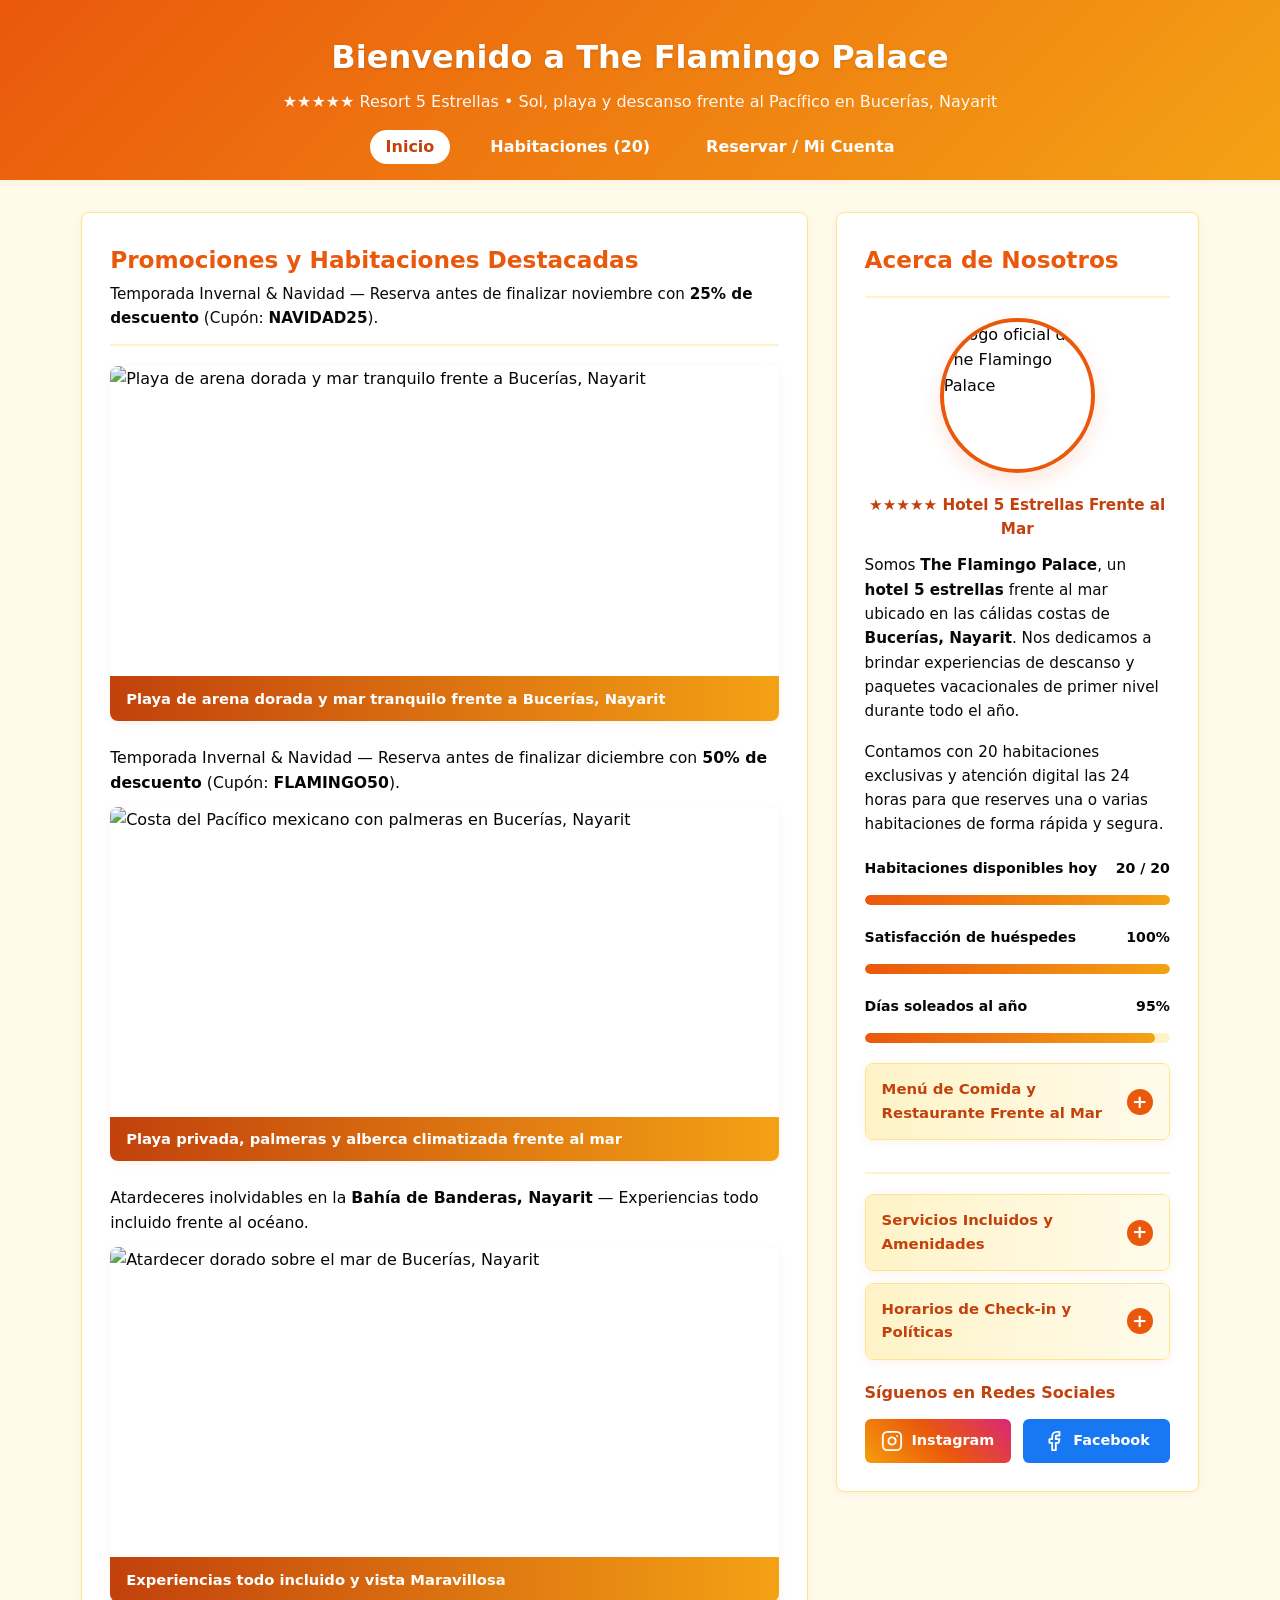
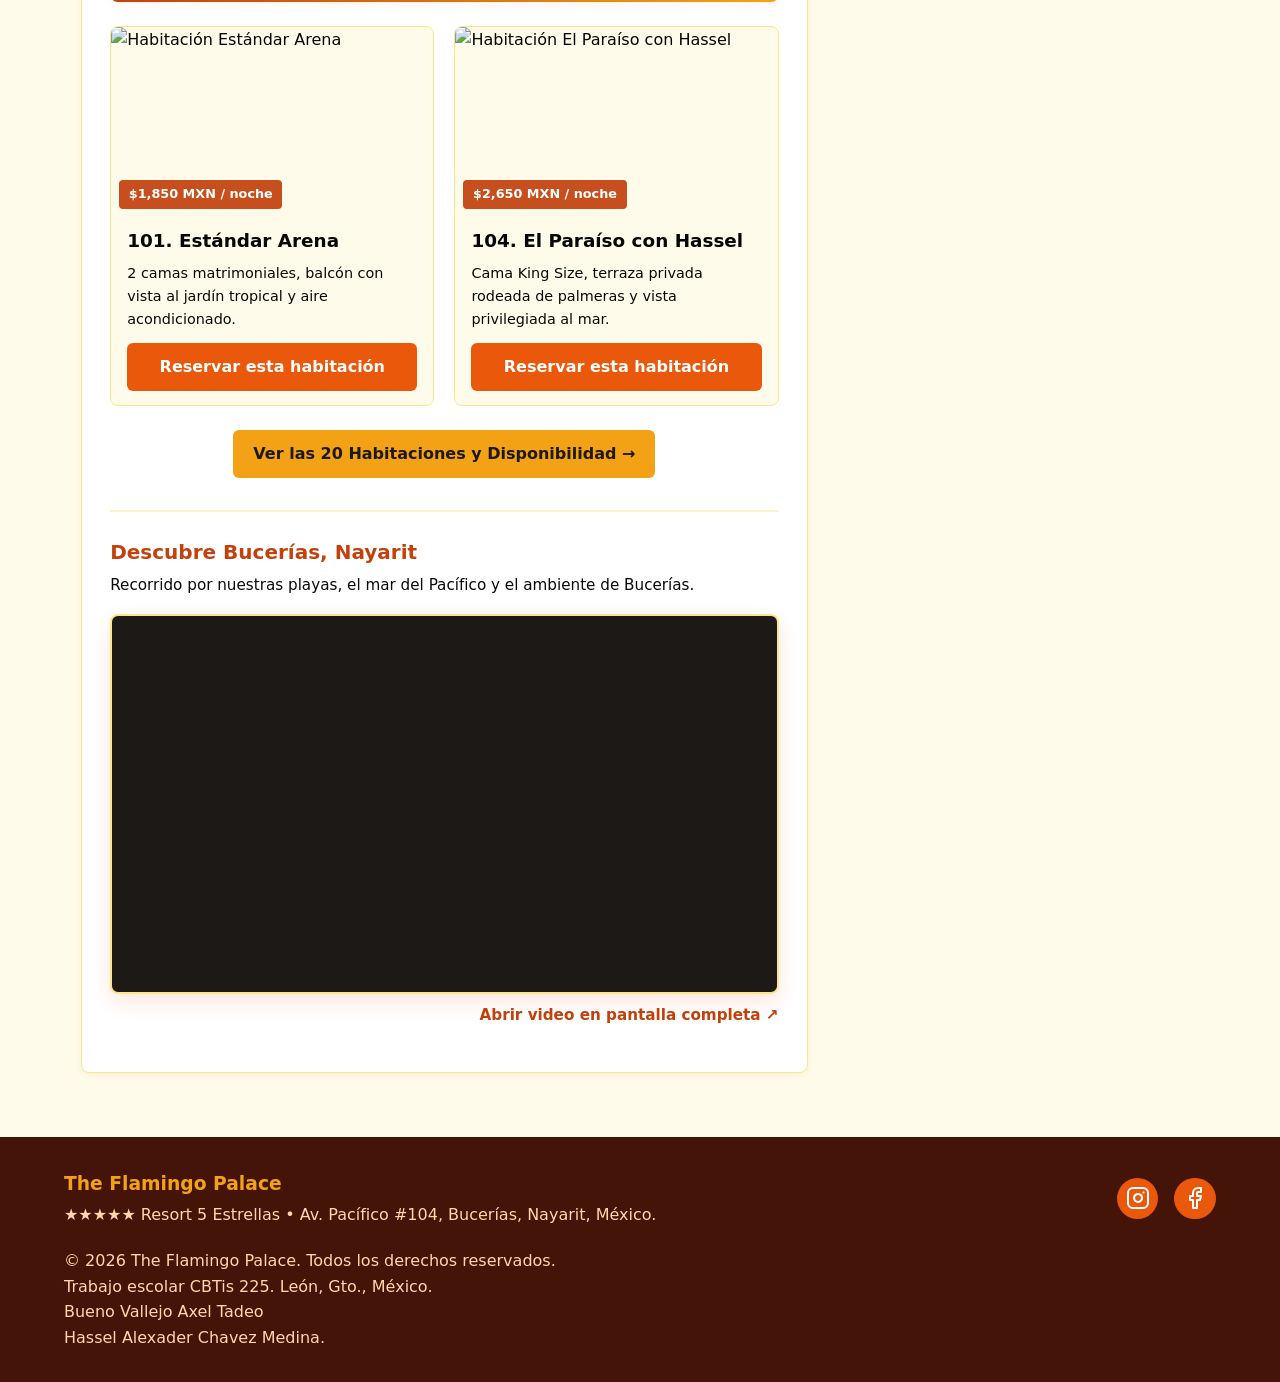
==== commit 849fd44c: "Add files via upload" ====
--- a/index.html
+++ b/index.html
@@ -1,86 +1,98 @@
 <!DOCTYPE html> <!-- Indica al navegador que el documento usa HTML5 -->
 <html lang="es"> <!-- Etiqueta raíz del documento con idioma español -->
 <head> <!-- Cabecera con metadatos, título y enlaces a estilos -->
-       <meta charset="UTF-8"> <!-- Permite usar acentos, la ñ y caracteres especiales -->
-     <meta name="viewport" content="width=device-width, initial-scale=1.0"> <!-- Adapta el diseño a pantallas de celulares y tabletas -->
-      <meta name="description" content="The Flamingo Palace - Resort frente al mar en Bucerías, Nayarit. Disfruta del sol, la playa y nuestras promociones de temporada."> <!-- Descripción breve del sitio para buscadores -->
-      <title>The Flamingo Palace | Inicio</title> <!-- Título que se muestra en la pestaña del navegador -->
-      <link rel="stylesheet" href="styles.css"> <!-- Conecta el archivo externo de estilos CSS -->
+    <meta charset="UTF-8"> <!-- Permite usar acentos, la ñ y caracteres especiales -->
+    <meta name="viewport" content="width=device-width, initial-scale=1.0"> <!-- Adapta el diseño a pantallas de celulares y tabletas -->
+    <meta name="description" content="The Flamingo Palace - Resort 5 estrellas frente al mar en Bucerías, Nayarit. Disfruta del sol, la playa y nuestras promociones de temporada."> <!-- Descripción breve del sitio para buscadores -->
+    <title>The Flamingo Palace | Inicio</title> <!-- Título que se muestra en la pestaña del navegador -->
+    <link rel="stylesheet" href="styles.css"> <!-- Conecta el archivo externo de estilos CSS -->
 </head> <!-- Cierra la cabecera del documento -->
 <body> <!-- Inicia el contenido visible de la página web -->
     <!-- Encabezado principal del sitio -->
-      <header class="site-header"> <!-- Contenedor superior con marca y menú -->
-          <section class="header-brand"> <!-- Agrupa el título y eslogan del hotel -->
-               <h1>Bienvenido a The Flamingo Palace</h1> <!-- Título principal de la página -->
-              <p> Sol, playa y descanso frente al Pacífico en Bucerías, Nayarit</p> <!-- Subtítulo descriptivo del resort -->
-          </section> <!-- Cierra la sección de marca -->
-          <button type="button" class="menu-toggle" id="menu-toggle" aria-label="Abrir menú de navegación" aria-expanded="false"> <!-- Botón para abrir el menú en celulares -->
+    <header class="site-header"> <!-- Contenedor superior con marca y menú -->
+        <section class="header-brand"> <!-- Agrupa el título y eslogan del hotel -->
+            <h1>Bienvenido a The Flamingo Palace</h1> <!-- Título principal de la página -->
+            <p>★★★★★ Resort 5 Estrellas • Sol, playa y descanso frente al Pacífico en Bucerías, Nayarit</p> <!-- Categoría 5 estrellas y subtítulo descriptivo del resort -->
+        </section> <!-- Cierra la sección de marca -->
+
+        <button type="button" class="menu-toggle" id="menu-toggle" aria-label="Abrir menú de navegación" aria-expanded="false"> <!-- Botón para abrir el menú en celulares -->
             ☰ <!-- Ícono de tres líneas para el menú móvil -->
         </button> <!-- Cierra el botón del menú -->
+
         <nav aria-label="Navegación principal" id="nav-drawer"> <!-- Contenedor de la barra de navegación -->
             <ul class="nav-links" id="nav-links"> <!-- Lista de enlaces principales del sitio -->
                 <li class="nav-close-item"> <!-- Elemento de lista para el botón de cerrar -->
                     <button type="button" class="menu-close" id="menu-close" aria-label="Cerrar menú">✕</button> <!-- Botón para cerrar el menú en móvil -->
-                 </li> <!-- Cierra el elemento del botón -->
+                </li> <!-- Cierra el elemento del botón -->
                 <li><a href="index.html" class="active">Inicio</a></li> <!-- Enlace a la página de inicio (página actual) -->
-                  <li><a href="servicios.html">Habitaciones (20)</a></li> <!-- Enlace al catálogo de las 20 habitaciones -->
-                  <li><a href="contacto.html">Reservar / Mi Cuenta</a></li> <!-- Enlace al formulario de reservación y consulta -->
+                <li><a href="servicios.html">Habitaciones (20)</a></li> <!-- Enlace al catálogo de las 20 habitaciones -->
+                <li><a href="contacto.html">Reservar / Mi Cuenta</a></li> <!-- Enlace al formulario de reservación y consulta -->
             </ul> <!-- Cierra la lista de enlaces -->
         </nav> <!-- Cierra la barra de navegación -->
-    </header> <!-- Cierra el encabezado principal -->     
+    </header> <!-- Cierra el encabezado principal -->
+
     <!-- Contenido principal de la página -->
     <main class="container layout-dos-columnas"> <!-- Contenedor principal organizado en dos columnas -->
-         <!-- Columna izquierda con promociones y habitaciones -->
-          <section class="panel-card" aria-labelledby="destacados-heading"> <!-- Tarjeta principal de promociones y destacados -->
-              <header class="panel-header"> <!-- Encabezado de esta sección -->
-                  <h2 id="destacados-heading">Promociones y Habitaciones Destacadas</h2> <!-- Subtítulo de la sección -->
-                  <p>Temporada Invernal &amp; Navidad — Reserva antes de finalizar noviembre con <strong>25% de descuento</strong> (Cupón: <strong>NAVIDAD25</strong>).</p> <!-- Texto de promoción con cupón NAVIDAD25 -->
-               </header> <!-- Cierra el encabezado de la sección -->
+        <!-- Columna izquierda con promociones y habitaciones -->
+        <section class="panel-card" aria-labelledby="destacados-heading"> <!-- Tarjeta principal de promociones y destacados -->
+            <header class="panel-header"> <!-- Encabezado de esta sección -->
+                <h2 id="destacados-heading">Promociones y Habitaciones Destacadas</h2> <!-- Subtítulo de la sección -->
+                <p>Temporada Invernal &amp; Navidad — Reserva antes de finalizar noviembre con <strong>25% de descuento</strong> (Cupón: <strong>NAVIDAD25</strong>).</p> <!-- Texto de promoción con cupón NAVIDAD25 -->
+            </header> <!-- Cierra el encabezado de la sección -->
+
             <!-- Primera imagen promocional -->
-              <figure class="featured-banner"> <!-- Contenedor de imagen con pie de foto -->
-                  <img src="https://tse3.mm.bing.net/th/id/OIP.7QppByLeYS29vk2rAnlYqgHaE8?r=0&rs=1&pid=ImgDetMain&o=7&rm=3" alt="Playa de arena dorada y mar tranquilo frente a Bucerías, Nayarit"> <!-- Imagen de la playa de Bucerías -->
-                 <figcaption>Playa de arena dorada y mar tranquilo frente a Bucerías, Nayarit</figcaption> <!-- Descripción debajo de la primera imagen -->
-             </figure> <!-- Cierra el contenedor de la primera imagen -->
-              <p class="promo-texto">Temporada Invernal &amp; Navidad — Reserva antes de finalizar diciembre con <strong>50% de descuento</strong> (Cupón: <strong>FLAMINGO50</strong>).</p> <!-- Texto de promoción con cupón FLAMINGO50 -->
-              <!-- Segunda imagen promocional -->
+            <figure class="featured-banner"> <!-- Contenedor de imagen con pie de foto -->
+                <img src="https://tse3.mm.bing.net/th/id/OIP.7QppByLeYS29vk2rAnlYqgHaE8?r=0&rs=1&pid=ImgDetMain&o=7&rm=3" alt="Playa de arena dorada y mar tranquilo frente a Bucerías, Nayarit"> <!-- Imagen de la playa de Bucerías -->
+                <figcaption>Playa de arena dorada y mar tranquilo frente a Bucerías, Nayarit</figcaption> <!-- Descripción debajo de la primera imagen -->
+            </figure> <!-- Cierra el contenedor de la primera imagen -->
+
+            <p class="promo-texto">Temporada Invernal &amp; Navidad — Reserva antes de finalizar diciembre con <strong>50% de descuento</strong> (Cupón: <strong>FLAMINGO50</strong>).</p> <!-- Texto de promoción con cupón FLAMINGO50 -->
+
+            <!-- Segunda imagen promocional -->
             <figure class="featured-banner"> <!-- Contenedor de la segunda imagen -->
                 <img src="https://st3.depositphotos.com/4173781/16406/i/600/depositphotos_164065102-stock-photo-santa-claus-on-the-beach.jpg" alt="Costa del Pacífico mexicano con palmeras en Bucerías, Nayarit"> <!-- Imagen temática navideña en la playa -->
                 <figcaption>Playa privada, palmeras y alberca climatizada frente al mar</figcaption> <!-- Descripción debajo de la segunda imagen -->
-              </figure> <!-- Cierra el contenedor de la segunda imagen -->
-                    <p class="promo-texto">Atardeceres inolvidables en la <strong>Bahía de Banderas, Nayarit</strong> — Experiencias todo incluido frente al océano.</p> <!-- Párrafo informativo sobre la ubicación -->
+            </figure> <!-- Cierra el contenedor de la segunda imagen -->
+
+            <p class="promo-texto">Atardeceres inolvidables en la <strong>Bahía de Banderas, Nayarit</strong> — Experiencias todo incluido frente al océano.</p> <!-- Párrafo informativo sobre la ubicación -->
+
             <!-- Tercera imagen promocional -->
-              <figure class="featured-banner"> <!-- Contenedor de la tercera imagen -->
+            <figure class="featured-banner"> <!-- Contenedor de la tercera imagen -->
                 <img src="https://likewhereyouregoing.com/wp-content/uploads/2019/02/bucerias-beach-1.jpg" alt="Atardecer dorado sobre el mar de Bucerías, Nayarit"> <!-- Imagen del atardecer en Bucerías -->
-                  <figcaption>Experiencias todo incluido y vista Maravillosa</figcaption> <!-- Descripción debajo de la tercera imagen -->
-              </figure> <!-- Cierra el contenedor de la tercera imagen -->
+                <figcaption>Experiencias todo incluido y vista Maravillosa</figcaption> <!-- Descripción debajo de la tercera imagen -->
+            </figure> <!-- Cierra el contenedor de la tercera imagen -->
+
             <!-- Cuadrícula de habitaciones destacadas -->
-                <section class="grid-catalogo-mini" aria-label="Habitaciones destacadas"> <!-- Sección que agrupa las tarjetas de habitaciones -->
-                  <article class="card"> <!-- Tarjeta de la primera habitación destacada -->
-                      <figure> <!-- Contenedor de foto y precio -->
-                          <img src="https://i.pinimg.com/736x/11/a8/63/11a86398598736e4281122c8b12acd26.jpg" alt="Habitación Estándar Arena"> <!-- Foto de la habitación 101 -->
-                          <figcaption>$1,850 MXN / noche</figcaption> <!-- Precio por noche de la habitación -->
-                      </figure> <!-- Cierra el contenedor de foto -->
-                      <h3>101. Estándar Arena</h3> <!-- Nombre de la habitación -->
-                         <p>2 camas matrimoniales, balcón con vista al jardín tropical y aire acondicionado.</p> <!-- Descripción breve de comodidades -->
-                     <a href="contacto.html?hab=101_estandar_arena#formulario" class="btn-primary">Reservar esta habitación</a> <!-- Botón que lleva al formulario preseleccionando esta habitación -->
-                  </article> <!-- Cierra la tarjeta de la habitación 101 -->
+            <section class="grid-catalogo-mini" aria-label="Habitaciones destacadas"> <!-- Sección que agrupa las tarjetas de habitaciones -->
+                <article class="card"> <!-- Tarjeta de la primera habitación destacada -->
+                    <figure> <!-- Contenedor de foto y precio -->
+                        <img src="https://i.pinimg.com/736x/11/a8/63/11a86398598736e4281122c8b12acd26.jpg" alt="Habitación Estándar Arena"> <!-- Foto de la habitación 101 -->
+                        <figcaption>$1,850 MXN / noche</figcaption> <!-- Precio por noche de la habitación -->
+                    </figure> <!-- Cierra el contenedor de foto -->
+                    <h3>101. Estándar Arena</h3> <!-- Nombre de la habitación -->
+                    <p>2 camas matrimoniales, balcón con vista al jardín tropical y aire acondicionado.</p> <!-- Descripción breve de comodidades -->
+                    <a href="contacto.html?hab=101_estandar_arena#formulario" class="btn-primary">Reservar esta habitación</a> <!-- Botón que lleva al formulario preseleccionando esta habitación -->
+                </article> <!-- Cierra la tarjeta de la habitación 101 -->
+
                 <article class="card"> <!-- Tarjeta de la segunda habitación destacada -->
-                      <figure> <!-- Contenedor de foto y precio -->
-                          <img src="https://www.temptationresortcancun.com/images/slides/slide-90.jpg" alt="Habitación El Paraíso con Hassel"> <!-- Foto de la habitación 104 -->
-                          <figcaption>$2,650 MXN / noche</figcaption> <!-- Precio por noche de la habitación -->
-                      </figure> <!-- Cierra el contenedor de foto -->
-                      <h3>104. El Paraíso con Hassel</h3> <!-- Nombre de la habitación -->
+                    <figure> <!-- Contenedor de foto y precio -->
+                        <img src="https://www.temptationresortcancun.com/images/slides/slide-90.jpg" alt="Habitación El Paraíso con Hassel"> <!-- Foto de la habitación 104 -->
+                        <figcaption>$2,650 MXN / noche</figcaption> <!-- Precio por noche de la habitación -->
+                    </figure> <!-- Cierra el contenedor de foto -->
+                    <h3>104. El Paraíso con Hassel</h3> <!-- Nombre de la habitación -->
                     <p>Cama King Size, terraza privada rodeada de palmeras y vista privilegiada al mar.</p> <!-- Descripción breve de comodidades -->
-                      <a href="contacto.html?hab=104_el_paraiso_hassel#formulario" class="btn-primary">Reservar esta habitación</a> <!-- Botón que lleva al formulario preseleccionando esta suite -->
+                    <a href="contacto.html?hab=104_el_paraiso_hassel#formulario" class="btn-primary">Reservar esta habitación</a> <!-- Botón que lleva al formulario preseleccionando esta suite -->
                 </article> <!-- Cierra la tarjeta de la habitación 104 -->
             </section> <!-- Cierra la cuadrícula de habitaciones -->
+
             <footer class="panel-footer-action"> <!-- Pie de sección con botón hacia el catálogo -->
                 <a href="servicios.html" class="btn-secondary">Ver las 20 Habitaciones y Disponibilidad &rarr;</a> <!-- Enlace para ver todas las habitaciones -->
             </footer> <!-- Cierra el pie de sección -->
+
             <!-- Sección de video turístico -->
-               <section class="video-section" aria-labelledby="video-bucerias-heading"> <!-- Contenedor del video de Bucerías -->
-                  <h3 id="video-bucerias-heading">Descubre Bucerías, Nayarit</h3> <!-- Título de la sección de video -->
-                  <p>Recorrido por nuestras playas, el mar del Pacífico y el ambiente de Bucerías.</p> <!-- Texto introductorio al video -->
+            <section class="video-section" aria-labelledby="video-bucerias-heading"> <!-- Contenedor del video de Bucerías -->
+                <h3 id="video-bucerias-heading">Descubre Bucerías, Nayarit</h3> <!-- Título de la sección de video -->
+                <p>Recorrido por nuestras playas, el mar del Pacífico y el ambiente de Bucerías.</p> <!-- Texto introductorio al video -->
                 <div class="video-responsive-wrapper"> <!-- Caja adaptable para que el video se ajuste a móviles -->
                     <!-- Marco incrustado que carga el video externo -->
                     <iframe
@@ -90,24 +102,29 @@
                         loading="lazy">
                     </iframe> <!-- Cierra el marco del video -->
                 </div> <!-- Cierra el contenedor adaptable del video -->
-             <p class="video-link-externo"> <!-- Párrafo con enlace directo al video -->
+                <p class="video-link-externo"> <!-- Párrafo con enlace directo al video -->
                     <a href="https://www.bing.com/videos/riverview/relatedvideo?q=video+de+bucerias+narait&&mid=5F752FE52CD925ADD2D65F752FE52CD925ADD2D6&churl=https%3a%2f%2fwww.youtube.com%2fchannel%2fUCrhD1O9fIp9zSG4jtYqlkog&mmscn=stvo&FORM=VRDGAR" target="_blank" rel="noopener noreferrer"> <!-- Abre el video en una pestaña nueva -->
                         Abrir video en pantalla completa &nearr; <!-- Texto del enlace externo -->
                     </a> <!-- Cierra el enlace -->
                 </p> <!-- Cierra el párrafo -->
             </section> <!-- Cierra la sección de video -->
         </section> <!-- Cierra la columna izquierda -->
+
         <!-- Columna derecha con información del hotel y redes -->
         <aside class="panel-card sidebar-about" aria-labelledby="about-heading"> <!-- Barra lateral con información institucional -->
             <header class="panel-header"> <!-- Encabezado de la barra lateral -->
                 <h2 id="about-heading">Acerca de Nosotros</h2> <!-- Título de la sección lateral -->
             </header> <!-- Cierra el encabezado -->
+
             <!-- Contenedor del logotipo circular -->
             <figure class="logo-circular-wrapper"> <!-- Centra y enmarca el logotipo -->
                 <img src="https://i.ibb.co/FbTkwz5N/IMAGEN.jpg" alt="Logo oficial de The Flamingo Palace" class="logo-circular"> <!-- Imagen del logotipo oficial del hotel -->
             </figure> <!-- Cierra el contenedor del logo -->
-            <p>Somos <strong>The Flamingo Palace</strong>, un hotel boutique ubicado en las cálidas costas de <strong>Bucerías, Nayarit</strong>. Nos dedicamos a brindar experiencias de descanso y paquetes vacacionales frente al mar durante todo el año.</p> <!-- Párrafo de presentación del hotel -->
+
+            <p style="text-align: center; font-weight: 700; color: #c2410c; margin-bottom: 0.75rem;">★★★★★ Hotel 5 Estrellas Frente al Mar</p> <!-- Distintivo visible de hotel 5 estrellas -->
+            <p>Somos <strong>The Flamingo Palace</strong>, un <strong>hotel 5 estrellas</strong> frente al mar ubicado en las cálidas costas de <strong>Bucerías, Nayarit</strong>. Nos dedicamos a brindar experiencias de descanso y paquetes vacacionales de primer nivel durante todo el año.</p> <!-- Párrafo de presentación del hotel -->
             <p>Contamos con 20 habitaciones exclusivas y atención digital las 24 horas para que reserves una o varias habitaciones de forma rápida y segura.</p> <!-- Párrafo sobre capacidad y servicio -->
+
             <section class="stats-list" aria-label="Indicadores del hotel"> <!-- Sección de barras de estadísticas en vivo -->
                 <article class="stat-item"> <!-- Indicador de habitaciones libres -->
                     <header class="stat-label"> <!-- Etiqueta superior del indicador -->
@@ -132,6 +149,7 @@
                     </header> <!-- Cierra la etiqueta -->
                     <progress value="95" max="100">95%</progress> <!-- Barra de progreso al 95% -->
                 </article> <!-- Cierra el indicador de clima -->
+
                 <!-- Primer acordeón desplegable -->
                 <details class="acordeon-info"> <!-- Caja desplegable para el menú del restaurante -->
                     <summary>Menú de Comida y Restaurante Frente al Mar</summary> <!-- Título visible en el que se hace clic -->
@@ -141,6 +159,7 @@
                     </div> <!-- Cierra el contenido desplegable -->
                 </details> <!-- Cierra el primer acordeón -->
             </section> <!-- Cierra la sección de estadísticas -->
+
             <section class="social-box" aria-label="Información adicional y redes sociales"> <!-- Sección de políticas y botones sociales -->
                 <!-- Segundo acordeón desplegable -->
                 <details class="acordeon-info"> <!-- Caja desplegable para servicios incluidos -->
@@ -149,6 +168,7 @@
                         <p>Alberca climatizada frente al mar, Wi-Fi de alta velocidad, estacionamiento privado, club de playa y atención personalizada 24/7.</p> <!-- Lista de amenidades incluidas -->
                     </div> <!-- Cierra el contenido -->
                 </details> <!-- Cierra el segundo acordeón -->
+
                 <!-- Tercer acordeón desplegable -->
                 <details class="acordeon-info"> <!-- Caja desplegable para horarios y cancelaciones -->
                     <summary>Horarios de Check-in y Políticas</summary> <!-- Título visible del acordeón -->
@@ -156,13 +176,14 @@
                         <p><strong>Check-in:</strong> 3:00 PM | <strong>Check-out (Fecha límite):</strong> 12:00 PM. Puedes cancelar tu reservación con tu usuario y contraseña.</p> <!-- Detalles de entrada, salida y cancelación -->
                     </div> <!-- Cierra el contenido -->
                 </details> <!-- Cierra el tercer acordeón -->
+
                 <h3 style="margin-top: 1.25rem;">Síguenos en Redes Sociales</h3> <!-- Subtítulo para los botones de redes -->
                 <nav class="social-links"> <!-- Contenedor de botones de redes sociales -->
                     <a href="https://www.instagram.com/theflamingopalace/" target="_blank" rel="noopener noreferrer" class="social-btn instagram" aria-label="Visitar Instagram de The Flamingo Palace"> <!-- Botón con enlace a Instagram -->
                         <svg width="22" height="22" viewBox="0 0 24 24" fill="none" stroke="currentColor" stroke-width="2" stroke-linecap="round" stroke-linejoin="round" aria-hidden="true"> <!-- Ícono vectorial de Instagram -->
-                                <rect x="2" y="2" width="20" height="20" rx="5" ry="5"></rect> <!-- Marco cuadrado redondeado del ícono -->
-                             <path d="M16 11.37A4 4 0 1 1 12.63 8 4 4 0 0 1 16 11.37z"></path> <!-- Lente circular central del ícono -->
-                             <line x1="17.5" y1="6.5" x2="17.51" y2="6.5"></line> <!-- Punto del flash del ícono -->
+                            <rect x="2" y="2" width="20" height="20" rx="5" ry="5"></rect> <!-- Marco cuadrado redondeado del ícono -->
+                            <path d="M16 11.37A4 4 0 1 1 12.63 8 4 4 0 0 1 16 11.37z"></path> <!-- Lente circular central del ícono -->
+                            <line x1="17.5" y1="6.5" x2="17.51" y2="6.5"></line> <!-- Punto del flash del ícono -->
                         </svg> <!-- Cierra el ícono SVG -->
                         <span>Instagram</span> <!-- Texto del botón -->
                     </a> <!-- Cierra el enlace de Instagram -->
@@ -176,18 +197,20 @@
             </section> <!-- Cierra la caja social -->
         </aside> <!-- Cierra la columna derecha -->
     </main> <!-- Cierra el contenido principal -->
+
     <!-- Pie de página del sitio -->
     <footer class="site-footer"> <!-- Contenedor inferior de todo el sitio -->
         <section> <!-- Columna izquierda del pie de página -->
-             <h3>The Flamingo Palace</h3> <!-- Nombre del hotel -->
-             <p>Av. Pacífico #104, Bucerías, Nayarit, México.</p> <!-- Dirección física del hotel -->
+            <h3>The Flamingo Palace</h3> <!-- Nombre del hotel -->
+            <p>★★★★★ Resort 5 Estrellas • Av. Pacífico #104, Bucerías, Nayarit, México.</p> <!-- Categoría y dirección física del establecimiento -->
         </section> <!-- Cierra la primera sección del pie -->
+
         <nav class="footer-social" aria-label="Redes sociales en pie de página"> <!-- Íconos de redes sociales en el pie -->
             <a href="https://www.instagram.com/theflamingopalace/" target="_blank" rel="noopener noreferrer" aria-label="Instagram"> <!-- Enlace a Instagram en nueva pestaña -->
                 <svg width="24" height="24" viewBox="0 0 24 24" fill="none" stroke="currentColor" stroke-width="2" stroke-linecap="round" stroke-linejoin="round"> <!-- Ícono SVG de Instagram -->
-                     <rect x="2" y="2" width="20" height="20" rx="5" ry="5"></rect> <!-- Borde de la cámara -->
-                     <path d="M16 11.37A4 4 0 1 1 12.63 8 4 4 0 0 1 16 11.37z"></path> <!-- Círculo interior -->
-                     <line x1="17.5" y1="6.5" x2="17.51" y2="6.5"></line> <!-- Punto superior derecho -->
+                    <rect x="2" y="2" width="20" height="20" rx="5" ry="5"></rect> <!-- Borde de la cámara -->
+                    <path d="M16 11.37A4 4 0 1 1 12.63 8 4 4 0 0 1 16 11.37z"></path> <!-- Círculo interior -->
+                    <line x1="17.5" y1="6.5" x2="17.51" y2="6.5"></line> <!-- Punto superior derecho -->
                 </svg> <!-- Cierra el ícono SVG -->
             </a> <!-- Cierra el enlace de Instagram -->
             <a href="https://www.facebook.com/profile.php?id=61573417950971&sk=about&locale=es_LA" target="_blank" rel="noopener noreferrer" aria-label="Facebook"> <!-- Enlace directo a la página de Facebook del hotel -->
@@ -196,16 +219,15 @@
                 </svg> <!-- Cierra el ícono SVG -->
             </a> <!-- Cierra el enlace de Facebook -->
         </nav> <!-- Cierra los íconos sociales del pie -->
+
         <section> <!-- Columna derecha del pie de página -->
-            <p>&copy; 2026 The Flamingo Palace. Todos los derechos reservados.</p>
-
-            <!-- Aviso de derechos de autor -->
+            <p>&copy; 2026 The Flamingo Palace. Todos los derechos reservados.</p> <!-- Aviso de derechos de autor -->
             <p>Trabajo escolar CBTis 225. León, Gto., México.</p>
             <p>Bueno Vallejo Axel Tadeo</p>
-            <p>Hassel Alexader Chavez Medina.</p>
-             <!-- Créditos académicos del proyecto -->
+            <p>Hassel Alexader Chavez Medina.</p> <!-- Créditos académicos del proyecto -->
         </section> <!-- Cierra la última sección del pie -->
     </footer> <!-- Cierra el pie de página -->
+
     <script type="module" src="main.js"></script> <!-- Carga el archivo JavaScript principal como módulo -->
 </body> <!-- Cierra el cuerpo de la página -->
 </html> <!-- Cierra el documento HTML -->
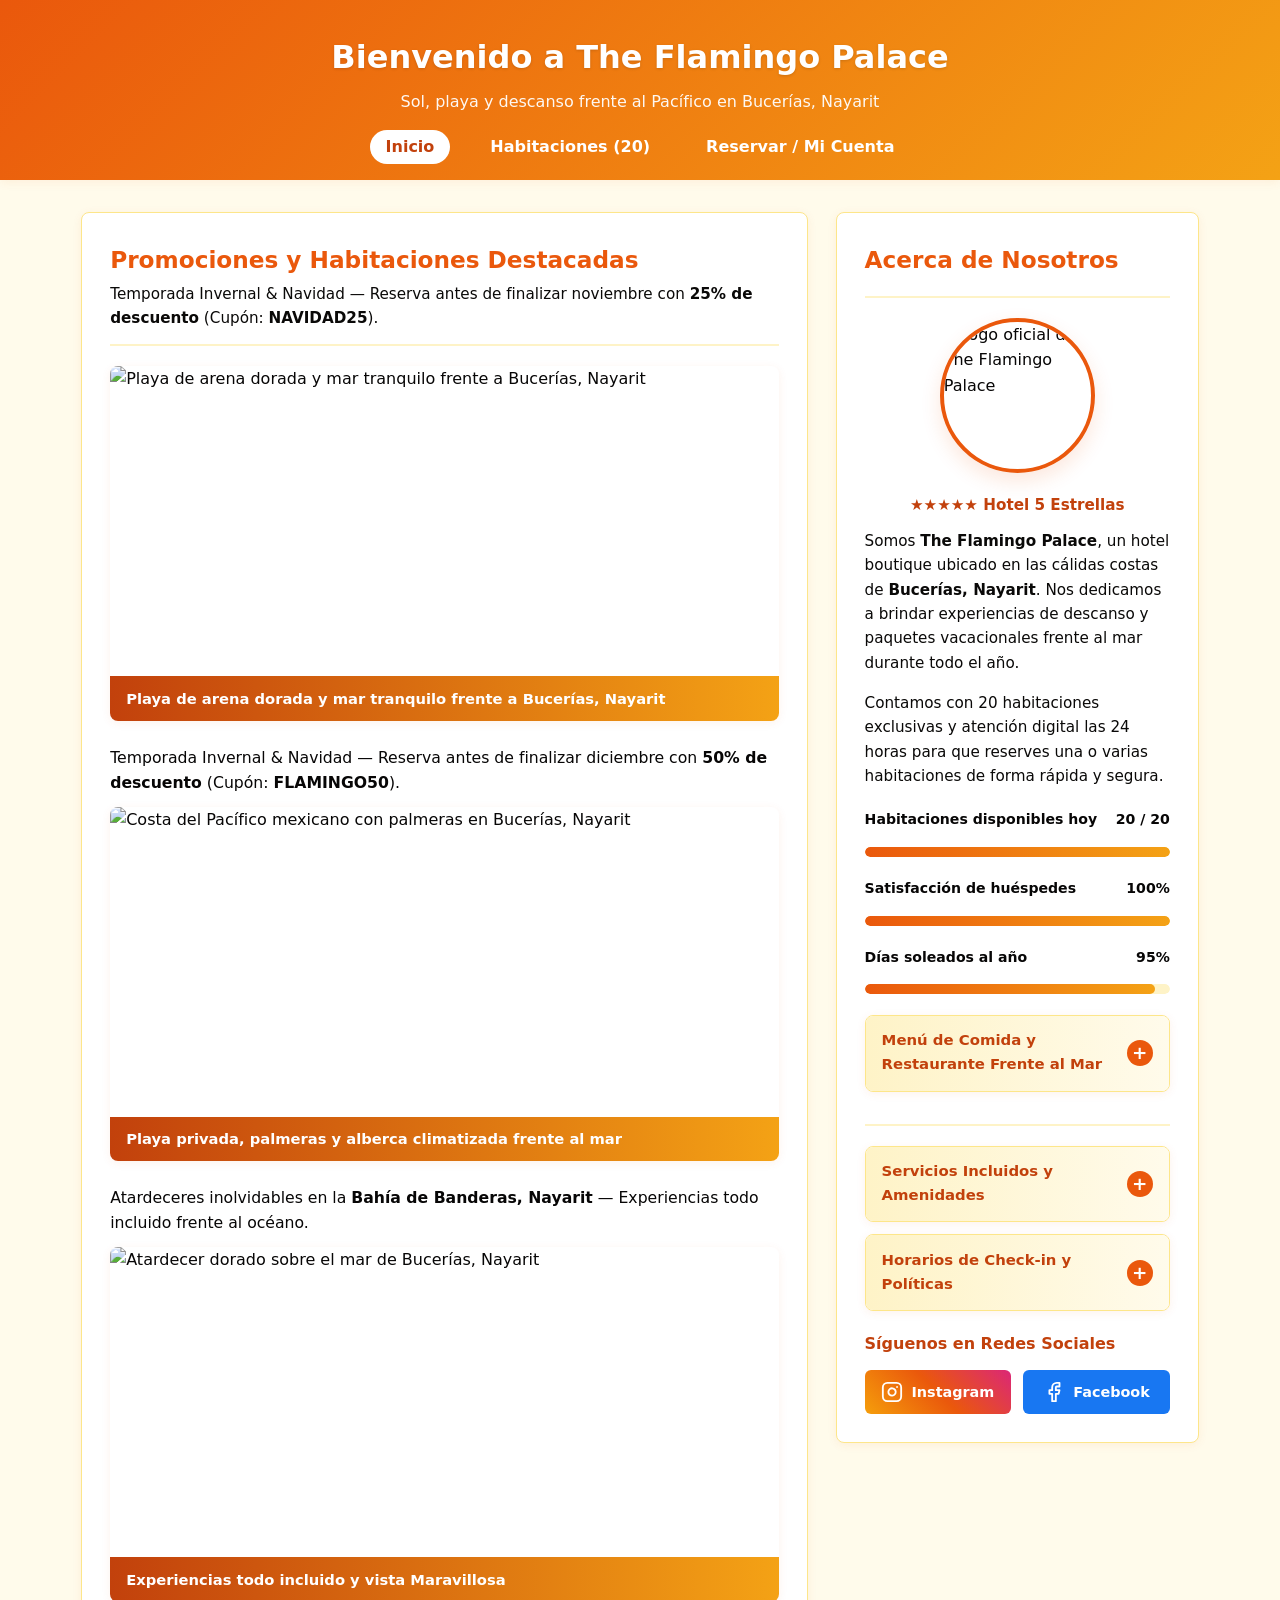
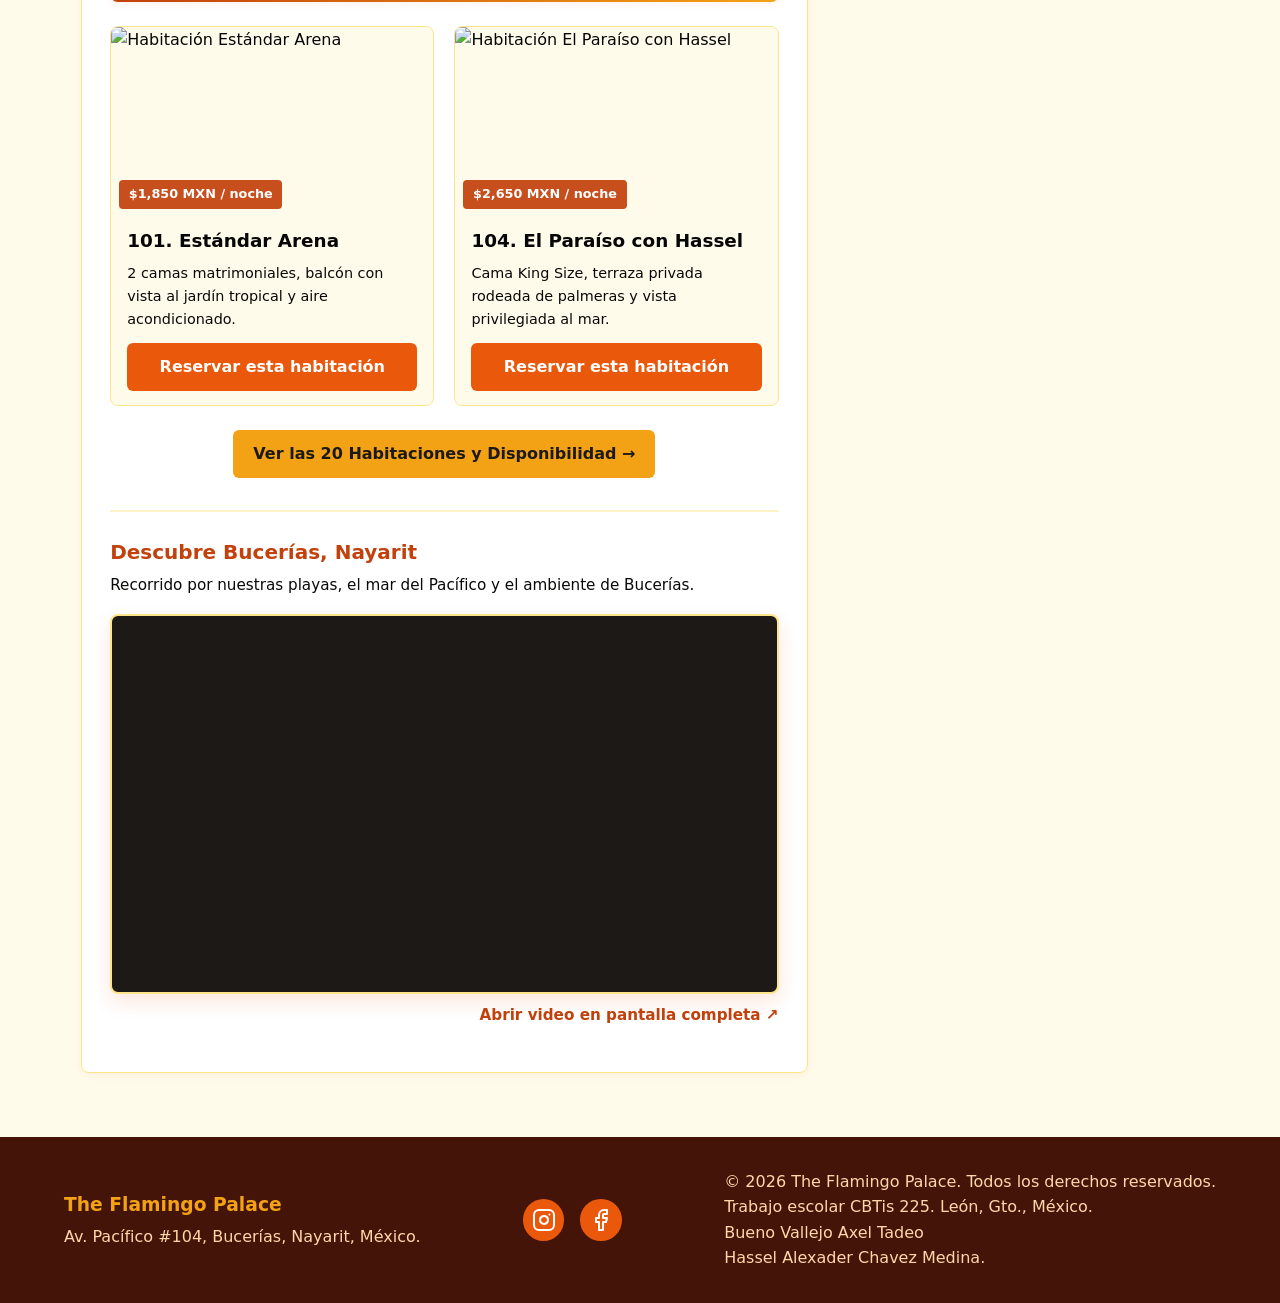
==== commit e0529657: "Add files via upload" ====
--- a/index.html
+++ b/index.html
@@ -1,233 +1,241 @@
-<!DOCTYPE html> <!-- Indica al navegador que el documento usa HTML5 -->
-<html lang="es"> <!-- Etiqueta raíz del documento con idioma español -->
-<head> <!-- Cabecera con metadatos, título y enlaces a estilos -->
-    <meta charset="UTF-8"> <!-- Permite usar acentos, la ñ y caracteres especiales -->
-    <meta name="viewport" content="width=device-width, initial-scale=1.0"> <!-- Adapta el diseño a pantallas de celulares y tabletas -->
-    <meta name="description" content="The Flamingo Palace - Resort 5 estrellas frente al mar en Bucerías, Nayarit. Disfruta del sol, la playa y nuestras promociones de temporada."> <!-- Descripción breve del sitio para buscadores -->
-    <title>The Flamingo Palace | Inicio</title> <!-- Título que se muestra en la pestaña del navegador -->
-    <link rel="stylesheet" href="styles.css"> <!-- Conecta el archivo externo de estilos CSS -->
+<!DOCTYPE html> <!-- Indica al navegador que el documento utiliza el estándar HTML5 -->
+<html lang="es"> <!-- Define la raíz del documento y establece el idioma principal en español -->
+<head> <!-- Cabecera técnica con codificación, escalado móvil, SEO, título y hoja de estilos -->
+    <meta charset="UTF-8"> <!-- Codificación UTF-8 para renderizar correctamente tildes, la letra ñ y símbolos -->
+    <meta name="viewport" content="width=device-width, initial-scale=1.0"> <!-- Configura el ancho adaptable para que se active el diseño móvil y el menú hamburguesa -->
+    <meta name="description" content="The Flamingo Palace - Resort frente al mar en Bucerías, Nayarit. Disfruta del sol, la playa y nuestras promociones de temporada."> <!-- Metadescripción para motores de búsqueda y vistas previas -->
+    <title>The Flamingo Palace | Inicio</title> <!-- Título de la pestaña del navegador en la página principal -->
+    <link rel="stylesheet" href="styles.css"> <!-- Vincula la hoja de estilos externa que controla colores, cuadrículas y responsividad -->
 </head> <!-- Cierra la cabecera del documento -->
-<body> <!-- Inicia el contenido visible de la página web -->
-    <!-- Encabezado principal del sitio -->
-    <header class="site-header"> <!-- Contenedor superior con marca y menú -->
-        <section class="header-brand"> <!-- Agrupa el título y eslogan del hotel -->
-            <h1>Bienvenido a The Flamingo Palace</h1> <!-- Título principal de la página -->
-            <p>★★★★★ Resort 5 Estrellas • Sol, playa y descanso frente al Pacífico en Bucerías, Nayarit</p> <!-- Categoría 5 estrellas y subtítulo descriptivo del resort -->
-        </section> <!-- Cierra la sección de marca -->
-
-        <button type="button" class="menu-toggle" id="menu-toggle" aria-label="Abrir menú de navegación" aria-expanded="false"> <!-- Botón para abrir el menú en celulares -->
-            ☰ <!-- Ícono de tres líneas para el menú móvil -->
-        </button> <!-- Cierra el botón del menú -->
-
-        <nav aria-label="Navegación principal" id="nav-drawer"> <!-- Contenedor de la barra de navegación -->
-            <ul class="nav-links" id="nav-links"> <!-- Lista de enlaces principales del sitio -->
-                <li class="nav-close-item"> <!-- Elemento de lista para el botón de cerrar -->
-                    <button type="button" class="menu-close" id="menu-close" aria-label="Cerrar menú">✕</button> <!-- Botón para cerrar el menú en móvil -->
-                </li> <!-- Cierra el elemento del botón -->
-                <li><a href="index.html" class="active">Inicio</a></li> <!-- Enlace a la página de inicio (página actual) -->
-                <li><a href="servicios.html">Habitaciones (20)</a></li> <!-- Enlace al catálogo de las 20 habitaciones -->
-                <li><a href="contacto.html">Reservar / Mi Cuenta</a></li> <!-- Enlace al formulario de reservación y consulta -->
-            </ul> <!-- Cierra la lista de enlaces -->
+<body> <!-- Inicia el cuerpo visible de la aplicación web -->
+    <!-- Encabezado principal del sitio con identidad de marca y navegación responsiva -->
+    <header class="site-header"> <!-- Contenedor superior compartido del sitio -->
+        <section class="header-brand"> <!-- Agrupa el título principal y el subtítulo descriptivo del resort -->
+            <h1>Bienvenido a The Flamingo Palace</h1> <!-- Encabezado principal de bienvenida -->
+            <p>Sol, playa y descanso frente al Pacífico en Bucerías, Nayarit</p> <!-- Subtítulo original de ubicación y ambiente -->
+        </section> <!-- Cierra el bloque de marca del encabezado -->
+
+        <!-- Botón hamburguesa visible en pantallas pequeñas (controlado desde main.js y styles.css) -->
+        <button type="button" class="menu-toggle" id="menu-toggle" aria-label="Abrir menú de navegación" aria-expanded="false"> <!-- Dispara la apertura del menú lateral en celular -->
+            ☰ <!-- Ícono de tres líneas horizontales para el menú móvil -->
+        </button> <!-- Cierra el botón de apertura del menú -->
+
+        <!-- Menú principal de navegación entre las vistas del sistema -->
+        <nav aria-label="Navegación principal" id="nav-drawer"> <!-- Contenedor semántico de navegación -->
+            <ul class="nav-links" id="nav-links"> <!-- Lista de rutas principales del hotel -->
+                <li class="nav-close-item"> <!-- Contenedor del botón para cerrar el menú en dispositivos móviles -->
+                    <button type="button" class="menu-close" id="menu-close" aria-label="Cerrar menú">✕</button> <!-- Cierra el menú desplegable en móvil -->
+                </li> <!-- Cierra el ítem del botón cerrar -->
+                <li><a href="index.html" class="active">Inicio</a></li> <!-- Enlace a la página de inicio -->
+                <li><a href="servicios.html">Habitaciones (20)</a></li> <!-- Enlace al catálogo completo de las 20 habitaciones -->
+                <li><a href="contacto.html">Reservar / Mi Cuenta</a></li> <!-- Enlace al formulario de reserva y consulta de huésped -->
+            </ul> <!-- Cierra la lista de navegación -->
         </nav> <!-- Cierra la barra de navegación -->
     </header> <!-- Cierra el encabezado principal -->
 
-    <!-- Contenido principal de la página -->
-    <main class="container layout-dos-columnas"> <!-- Contenedor principal organizado en dos columnas -->
-        <!-- Columna izquierda con promociones y habitaciones -->
-        <section class="panel-card" aria-labelledby="destacados-heading"> <!-- Tarjeta principal de promociones y destacados -->
-            <header class="panel-header"> <!-- Encabezado de esta sección -->
-                <h2 id="destacados-heading">Promociones y Habitaciones Destacadas</h2> <!-- Subtítulo de la sección -->
-                <p>Temporada Invernal &amp; Navidad — Reserva antes de finalizar noviembre con <strong>25% de descuento</strong> (Cupón: <strong>NAVIDAD25</strong>).</p> <!-- Texto de promoción con cupón NAVIDAD25 -->
-            </header> <!-- Cierra el encabezado de la sección -->
-
-            <!-- Primera imagen promocional -->
-            <figure class="featured-banner"> <!-- Contenedor de imagen con pie de foto -->
-                <img src="https://tse3.mm.bing.net/th/id/OIP.7QppByLeYS29vk2rAnlYqgHaE8?r=0&rs=1&pid=ImgDetMain&o=7&rm=3" alt="Playa de arena dorada y mar tranquilo frente a Bucerías, Nayarit"> <!-- Imagen de la playa de Bucerías -->
-                <figcaption>Playa de arena dorada y mar tranquilo frente a Bucerías, Nayarit</figcaption> <!-- Descripción debajo de la primera imagen -->
-            </figure> <!-- Cierra el contenedor de la primera imagen -->
-
-            <p class="promo-texto">Temporada Invernal &amp; Navidad — Reserva antes de finalizar diciembre con <strong>50% de descuento</strong> (Cupón: <strong>FLAMINGO50</strong>).</p> <!-- Texto de promoción con cupón FLAMINGO50 -->
-
-            <!-- Segunda imagen promocional -->
-            <figure class="featured-banner"> <!-- Contenedor de la segunda imagen -->
-                <img src="https://st3.depositphotos.com/4173781/16406/i/600/depositphotos_164065102-stock-photo-santa-claus-on-the-beach.jpg" alt="Costa del Pacífico mexicano con palmeras en Bucerías, Nayarit"> <!-- Imagen temática navideña en la playa -->
-                <figcaption>Playa privada, palmeras y alberca climatizada frente al mar</figcaption> <!-- Descripción debajo de la segunda imagen -->
-            </figure> <!-- Cierra el contenedor de la segunda imagen -->
-
-            <p class="promo-texto">Atardeceres inolvidables en la <strong>Bahía de Banderas, Nayarit</strong> — Experiencias todo incluido frente al océano.</p> <!-- Párrafo informativo sobre la ubicación -->
-
-            <!-- Tercera imagen promocional -->
-            <figure class="featured-banner"> <!-- Contenedor de la tercera imagen -->
-                <img src="https://likewhereyouregoing.com/wp-content/uploads/2019/02/bucerias-beach-1.jpg" alt="Atardecer dorado sobre el mar de Bucerías, Nayarit"> <!-- Imagen del atardecer en Bucerías -->
-                <figcaption>Experiencias todo incluido y vista Maravillosa</figcaption> <!-- Descripción debajo de la tercera imagen -->
-            </figure> <!-- Cierra el contenedor de la tercera imagen -->
-
-            <!-- Cuadrícula de habitaciones destacadas -->
-            <section class="grid-catalogo-mini" aria-label="Habitaciones destacadas"> <!-- Sección que agrupa las tarjetas de habitaciones -->
-                <article class="card"> <!-- Tarjeta de la primera habitación destacada -->
-                    <figure> <!-- Contenedor de foto y precio -->
-                        <img src="https://i.pinimg.com/736x/11/a8/63/11a86398598736e4281122c8b12acd26.jpg" alt="Habitación Estándar Arena"> <!-- Foto de la habitación 101 -->
-                        <figcaption>$1,850 MXN / noche</figcaption> <!-- Precio por noche de la habitación -->
-                    </figure> <!-- Cierra el contenedor de foto -->
-                    <h3>101. Estándar Arena</h3> <!-- Nombre de la habitación -->
-                    <p>2 camas matrimoniales, balcón con vista al jardín tropical y aire acondicionado.</p> <!-- Descripción breve de comodidades -->
-                    <a href="contacto.html?hab=101_estandar_arena#formulario" class="btn-primary">Reservar esta habitación</a> <!-- Botón que lleva al formulario preseleccionando esta habitación -->
+    <!-- Contenido principal organizado en dos columnas: promociones/destacados y barra lateral -->
+    <main class="container layout-dos-columnas"> <!-- Contenedor principal con diseño de dos columnas en escritorio -->
+        <!-- Columna izquierda: promociones de temporada, galerías, habitaciones destacadas y video -->
+        <section class="panel-card" aria-labelledby="destacados-heading"> <!-- Tarjeta principal de contenido promocional -->
+            <header class="panel-header"> <!-- Encabezado de la sección de promociones -->
+                <h2 id="destacados-heading">Promociones y Habitaciones Destacadas</h2> <!-- Subtítulo principal de la columna izquierda -->
+                <p>Temporada Invernal &amp; Navidad — Reserva antes de finalizar noviembre con <strong>25% de descuento</strong> (Cupón: <strong>NAVIDAD25</strong>).</p> <!-- Promoción de noviembre con código NAVIDAD25 -->
+            </header> <!-- Cierra el encabezado de promociones -->
+
+            <!-- Primera imagen promocional de la playa -->
+            <figure class="featured-banner"> <!-- Contenedor de fotografía con pie descriptivo -->
+                <img src="https://tse3.mm.bing.net/th/id/OIP.7QppByLeYS29vk2rAnlYqgHaE8?r=0&rs=1&pid=ImgDetMain&o=7&rm=3" alt="Playa de arena dorada y mar tranquilo frente a Bucerías, Nayarit"> <!-- Fotografía de la playa en Bucerías -->
+                <figcaption>Playa de arena dorada y mar tranquilo frente a Bucerías, Nayarit</figcaption> <!-- Pie de foto de la primera imagen -->
+            </figure> <!-- Cierra la primera figura promocional -->
+
+            <p class="promo-texto">Temporada Invernal &amp; Navidad — Reserva antes de finalizar diciembre con <strong>50% de descuento</strong> (Cupón: <strong>FLAMINGO50</strong>).</p> <!-- Promoción de diciembre con código FLAMINGO50 -->
+
+            <!-- Segunda imagen promocional de costa y temporada -->
+            <figure class="featured-banner"> <!-- Contenedor de la segunda fotografía promocional -->
+                <img src="https://st3.depositphotos.com/4173781/16406/i/600/depositphotos_164065102-stock-photo-santa-claus-on-the-beach.jpg" alt="Costa del Pacífico mexicano con palmeras en Bucerías, Nayarit"> <!-- Imagen temática de temporada en la playa -->
+                <figcaption>Playa privada, palmeras y alberca climatizada frente al mar</figcaption> <!-- Pie de foto de la segunda imagen -->
+            </figure> <!-- Cierra la segunda figura promocional -->
+
+            <p class="promo-texto">Atardeceres inolvidables en la <strong>Bahía de Banderas, Nayarit</strong> — Experiencias todo incluido frente al océano.</p> <!-- Texto informativo sobre la ubicación en Bahía de Banderas -->
+
+            <!-- Tercera imagen promocional de atardecer -->
+            <figure class="featured-banner"> <!-- Contenedor de la tercera fotografía promocional -->
+                <img src="https://likewhereyouregoing.com/wp-content/uploads/2019/02/bucerias-beach-1.jpg" alt="Atardecer dorado sobre el mar de Bucerías, Nayarit"> <!-- Fotografía del atardecer en el Pacífico -->
+                <figcaption>Experiencias todo incluido y vista Maravillosa</figcaption> <!-- Pie de foto de la tercera imagen -->
+            </figure> <!-- Cierra la tercera figura promocional -->
+
+            <!-- Cuadrícula de habitaciones destacadas con acceso directo a la preselección en contacto.html -->
+            <section class="grid-catalogo-mini" aria-label="Habitaciones destacadas"> <!-- Grid de tarjetas destacadas -->
+                <article class="card"> <!-- Tarjeta de la habitación 101 -->
+                    <figure> <!-- Fotografía y tarifa nocturna -->
+                        <img src="https://i.pinimg.com/736x/11/a8/63/11a86398598736e4281122c8b12acd26.jpg" alt="Habitación Estándar Arena"> <!-- Imagen de la habitación 101 -->
+                        <figcaption>$1,850 MXN / noche</figcaption> <!-- Precio por noche de la habitación 101 -->
+                    </figure> <!-- Cierra la figura de la habitación 101 -->
+                    <h3>101. Estándar Arena</h3> <!-- Título de la habitación 101 -->
+                    <p>2 camas matrimoniales, balcón con vista al jardín tropical y aire acondicionado.</p> <!-- Resumen de amenidades de la 101 -->
+                    <a href="contacto.html?hab=101_estandar_arena#formulario" class="btn-primary">Reservar esta habitación</a> <!-- Redirige al formulario marcando la habitación 101 -->
                 </article> <!-- Cierra la tarjeta de la habitación 101 -->
 
-                <article class="card"> <!-- Tarjeta de la segunda habitación destacada -->
-                    <figure> <!-- Contenedor de foto y precio -->
-                        <img src="https://www.temptationresortcancun.com/images/slides/slide-90.jpg" alt="Habitación El Paraíso con Hassel"> <!-- Foto de la habitación 104 -->
-                        <figcaption>$2,650 MXN / noche</figcaption> <!-- Precio por noche de la habitación -->
-                    </figure> <!-- Cierra el contenedor de foto -->
-                    <h3>104. El Paraíso con Hassel</h3> <!-- Nombre de la habitación -->
-                    <p>Cama King Size, terraza privada rodeada de palmeras y vista privilegiada al mar.</p> <!-- Descripción breve de comodidades -->
-                    <a href="contacto.html?hab=104_el_paraiso_hassel#formulario" class="btn-primary">Reservar esta habitación</a> <!-- Botón que lleva al formulario preseleccionando esta suite -->
+                <article class="card"> <!-- Tarjeta de la habitación 104 -->
+                    <figure> <!-- Fotografía y tarifa nocturna -->
+                        <img src="https://www.temptationresortcancun.com/images/slides/slide-90.jpg" alt="Habitación El Paraíso con Hassel"> <!-- Imagen de la habitación 104 -->
+                        <figcaption>$2,650 MXN / noche</figcaption> <!-- Precio por noche de la habitación 104 -->
+                    </figure> <!-- Cierra la figura de la habitación 104 -->
+                    <h3>104. El Paraíso con Hassel</h3> <!-- Título de la habitación 104 -->
+                    <p>Cama King Size, terraza privada rodeada de palmeras y vista privilegiada al mar.</p> <!-- Resumen de amenidades de la 104 -->
+                    <a href="contacto.html?hab=104_el_paraiso_hassel#formulario" class="btn-primary">Reservar esta habitación</a> <!-- Redirige al formulario marcando la habitación 104 -->
                 </article> <!-- Cierra la tarjeta de la habitación 104 -->
-            </section> <!-- Cierra la cuadrícula de habitaciones -->
-
-            <footer class="panel-footer-action"> <!-- Pie de sección con botón hacia el catálogo -->
-                <a href="servicios.html" class="btn-secondary">Ver las 20 Habitaciones y Disponibilidad &rarr;</a> <!-- Enlace para ver todas las habitaciones -->
-            </footer> <!-- Cierra el pie de sección -->
-
-            <!-- Sección de video turístico -->
-            <section class="video-section" aria-labelledby="video-bucerias-heading"> <!-- Contenedor del video de Bucerías -->
+            </section> <!-- Cierra la cuadrícula de habitaciones destacadas -->
+
+            <!-- Enlace al catálogo completo de 20 habitaciones en servicios.html -->
+            <footer class="panel-footer-action"> <!-- Pie de acción de la columna principal -->
+                <a href="servicios.html" class="btn-secondary">Ver las 20 Habitaciones y Disponibilidad &rarr;</a> <!-- Navega al catálogo general -->
+            </footer> <!-- Cierra el pie de acción -->
+
+            <!-- Sección multimedia con video turístico de Bucerías -->
+            <section class="video-section" aria-labelledby="video-bucerias-heading"> <!-- Bloque de video turístico -->
                 <h3 id="video-bucerias-heading">Descubre Bucerías, Nayarit</h3> <!-- Título de la sección de video -->
-                <p>Recorrido por nuestras playas, el mar del Pacífico y el ambiente de Bucerías.</p> <!-- Texto introductorio al video -->
-                <div class="video-responsive-wrapper"> <!-- Caja adaptable para que el video se ajuste a móviles -->
-                    <!-- Marco incrustado que carga el video externo -->
+                <p>Recorrido por nuestras playas, el mar del Pacífico y el ambiente de Bucerías.</p> <!-- Descripción del video -->
+                <div class="video-responsive-wrapper"> <!-- Contenedor adaptable para mantener relación de aspecto en móvil -->
+                    <!-- Marco incrustado del recorrido turístico -->
                     <iframe
                         src="https://www.bing.com/videos/riverview/relatedvideo?q=video+de+bucerias+narait&&mid=5F752FE52CD925ADD2D65F752FE52CD925ADD2D6&churl=https%3a%2f%2fwww.youtube.com%2fchannel%2fUCrhD1O9fIp9zSG4jtYqlkog&mmscn=stvo&FORM=VRDGAR"
                         title="Video turístico de Bucerías, Nayarit"
                         allowfullscreen
                         loading="lazy">
-                    </iframe> <!-- Cierra el marco del video -->
-                </div> <!-- Cierra el contenedor adaptable del video -->
-                <p class="video-link-externo"> <!-- Párrafo con enlace directo al video -->
-                    <a href="https://www.bing.com/videos/riverview/relatedvideo?q=video+de+bucerias+narait&&mid=5F752FE52CD925ADD2D65F752FE52CD925ADD2D6&churl=https%3a%2f%2fwww.youtube.com%2fchannel%2fUCrhD1O9fIp9zSG4jtYqlkog&mmscn=stvo&FORM=VRDGAR" target="_blank" rel="noopener noreferrer"> <!-- Abre el video en una pestaña nueva -->
-                        Abrir video en pantalla completa &nearr; <!-- Texto del enlace externo -->
-                    </a> <!-- Cierra el enlace -->
-                </p> <!-- Cierra el párrafo -->
+                    </iframe> <!-- Cierra el iframe turístico -->
+                </div> <!-- Cierra el contenedor adaptable -->
+                <p class="video-link-externo"> <!-- Enlace alternativo para abrir el video en nueva pestaña -->
+                    <a href="https://www.bing.com/videos/riverview/relatedvideo?q=video+de+bucerias+narait&&mid=5F752FE52CD925ADD2D65F752FE52CD925ADD2D6&churl=https%3a%2f%2fwww.youtube.com%2fchannel%2fUCrhD1O9fIp9zSG4jtYqlkog&mmscn=stvo&FORM=VRDGAR" target="_blank" rel="noopener noreferrer"> <!-- Abre el video externo en pestaña aparte -->
+                        Abrir video en pantalla completa &nearr; <!-- Etiqueta del enlace externo -->
+                    </a> <!-- Cierra el enlace externo -->
+                </p> <!-- Cierra el párrafo del enlace -->
             </section> <!-- Cierra la sección de video -->
         </section> <!-- Cierra la columna izquierda -->
 
-        <!-- Columna derecha con información del hotel y redes -->
-        <aside class="panel-card sidebar-about" aria-labelledby="about-heading"> <!-- Barra lateral con información institucional -->
+        <!-- Columna derecha: logotipo oficial, categoría 5 estrellas, métricas en vivo, acordeones y redes -->
+        <aside class="panel-card sidebar-about" aria-labelledby="about-heading"> <!-- Barra lateral institucional del hotel -->
             <header class="panel-header"> <!-- Encabezado de la barra lateral -->
                 <h2 id="about-heading">Acerca de Nosotros</h2> <!-- Título de la sección lateral -->
-            </header> <!-- Cierra el encabezado -->
-
-            <!-- Contenedor del logotipo circular -->
-            <figure class="logo-circular-wrapper"> <!-- Centra y enmarca el logotipo -->
-                <img src="https://i.ibb.co/FbTkwz5N/IMAGEN.jpg" alt="Logo oficial de The Flamingo Palace" class="logo-circular"> <!-- Imagen del logotipo oficial del hotel -->
-            </figure> <!-- Cierra el contenedor del logo -->
-
-            <p style="text-align: center; font-weight: 700; color: #c2410c; margin-bottom: 0.75rem;">★★★★★ Hotel 5 Estrellas Frente al Mar</p> <!-- Distintivo visible de hotel 5 estrellas -->
-            <p>Somos <strong>The Flamingo Palace</strong>, un <strong>hotel 5 estrellas</strong> frente al mar ubicado en las cálidas costas de <strong>Bucerías, Nayarit</strong>. Nos dedicamos a brindar experiencias de descanso y paquetes vacacionales de primer nivel durante todo el año.</p> <!-- Párrafo de presentación del hotel -->
-            <p>Contamos con 20 habitaciones exclusivas y atención digital las 24 horas para que reserves una o varias habitaciones de forma rápida y segura.</p> <!-- Párrafo sobre capacidad y servicio -->
-
-            <section class="stats-list" aria-label="Indicadores del hotel"> <!-- Sección de barras de estadísticas en vivo -->
-                <article class="stat-item"> <!-- Indicador de habitaciones libres -->
-                    <header class="stat-label"> <!-- Etiqueta superior del indicador -->
-                        <span>Habitaciones disponibles hoy</span> <!-- Texto descriptivo -->
-                        <span id="contador-libres-inicio">20 / 20</span> <!-- Contador que JavaScript actualiza desde Firebase -->
-                    </header> <!-- Cierra la etiqueta -->
-                    <progress id="barra-disponibilidad" value="20" max="20">20</progress> <!-- Barra visual de disponibilidad en tiempo real -->
-                </article> <!-- Cierra el indicador de habitaciones -->
-
-                <article class="stat-item"> <!-- Indicador de satisfacción -->
-                    <header class="stat-label"> <!-- Etiqueta del indicador -->
-                        <span>Satisfacción de huéspedes</span> <!-- Texto descriptivo -->
-                        <span>100%</span> <!-- Porcentaje mostrado -->
-                    </header> <!-- Cierra la etiqueta -->
-                    <progress value="100" max="100">100%</progress> <!-- Barra de progreso al 100% -->
+            </header> <!-- Cierra el encabezado lateral -->
+
+            <!-- Logotipo circular oficial ubicado en la sección lateral -->
+            <figure class="logo-circular-wrapper"> <!-- Centra y enmarca el logotipo circular -->
+                <img src="https://i.ibb.co/FbTkwz5N/IMAGEN.jpg" alt="Logo oficial de The Flamingo Palace" class="logo-circular"> <!-- Imagen del logotipo del hotel -->
+            </figure> <!-- Cierra el contenedor del logotipo -->
+
+            <!-- Distintivo de 5 estrellas ubicado justo debajo del logotipo, en la sección lateral -->
+            <p style="text-align: center; font-weight: 700; color: #c2410c; margin-bottom: 0.75rem;">★★★★★ Hotel 5 Estrellas</p> <!-- Indica la categoría de 5 estrellas junto al logo -->
+
+            <p>Somos <strong>The Flamingo Palace</strong>, un hotel boutique ubicado en las cálidas costas de <strong>Bucerías, Nayarit</strong>. Nos dedicamos a brindar experiencias de descanso y paquetes vacacionales frente al mar durante todo el año.</p> <!-- Descripción general del resort -->
+            <p>Contamos con 20 habitaciones exclusivas y atención digital las 24 horas para que reserves una o varias habitaciones de forma rápida y segura.</p> <!-- Detalle de capacidad y disponibilidad -->
+
+            <!-- Indicadores y barras de progreso sincronizadas en tiempo real con Firebase desde main.js -->
+            <section class="stats-list" aria-label="Indicadores del hotel"> <!-- Contenedor de indicadores operativos -->
+                <article class="stat-item"> <!-- Contador de habitaciones disponibles en tiempo real -->
+                    <header class="stat-label"> <!-- Etiqueta superior con título y contador numérico -->
+                        <span>Habitaciones disponibles hoy</span> <!-- Etiqueta descriptiva -->
+                        <span id="contador-libres-inicio">20 / 20</span> <!-- Actualizado dinámicamente por onSnapshot en main.js -->
+                    </header> <!-- Cierra la cabecera del indicador -->
+                    <progress id="barra-disponibilidad" value="20" max="20">20</progress> <!-- Barra visual de disponibilidad -->
+                </article> <!-- Cierra el indicador de habitaciones disponibles -->
+
+                <article class="stat-item"> <!-- Indicador de satisfacción de huéspedes -->
+                    <header class="stat-label"> <!-- Etiqueta con porcentaje de satisfacción -->
+                        <span>Satisfacción de huéspedes</span> <!-- Título del indicador -->
+                        <span>100%</span> <!-- Valor porcentual -->
+                    </header> <!-- Cierra la cabecera del indicador -->
+                    <progress value="100" max="100">100%</progress> <!-- Barra al 100% -->
                 </article> <!-- Cierra el indicador de satisfacción -->
 
-                <article class="stat-item"> <!-- Indicador de clima -->
-                    <header class="stat-label"> <!-- Etiqueta del indicador -->
-                        <span>Días soleados al año</span> <!-- Texto descriptivo -->
-                        <span>95%</span> <!-- Porcentaje mostrado -->
-                    </header> <!-- Cierra la etiqueta -->
-                    <progress value="95" max="100">95%</progress> <!-- Barra de progreso al 95% -->
+                <article class="stat-item"> <!-- Indicador de días soleados al año -->
+                    <header class="stat-label"> <!-- Etiqueta con porcentaje climático -->
+                        <span>Días soleados al año</span> <!-- Título del indicador -->
+                        <span>95%</span> <!-- Valor porcentual -->
+                    </header> <!-- Cierra la cabecera del indicador -->
+                    <progress value="95" max="100">95%</progress> <!-- Barra al 95% -->
                 </article> <!-- Cierra el indicador de clima -->
 
-                <!-- Primer acordeón desplegable -->
-                <details class="acordeon-info"> <!-- Caja desplegable para el menú del restaurante -->
-                    <summary>Menú de Comida y Restaurante Frente al Mar</summary> <!-- Título visible en el que se hace clic -->
-                    <div class="acordeon-contenido"> <!-- Contenido oculto que se despliega al abrir -->
-                        <p><strong>Desayuno Buffet (7:30 AM – 11:30 AM):</strong> Chilaquiles nayaritas, fruta tropical, hot cakes, huevos al gusto y café de olla.</p> <!-- Horario y platillos de desayuno -->
-                        <p><strong>Comida y Cena (1:00 PM – 10:30 PM):</strong> Ceviche de camarón, pescado zarandeado, aguachile, cortes a la parrilla y menú infantil.</p> <!-- Horario y platillos de comida/cena -->
-                    </div> <!-- Cierra el contenido desplegable -->
-                </details> <!-- Cierra el primer acordeón -->
-            </section> <!-- Cierra la sección de estadísticas -->
-
-            <section class="social-box" aria-label="Información adicional y redes sociales"> <!-- Sección de políticas y botones sociales -->
-                <!-- Segundo acordeón desplegable -->
-                <details class="acordeon-info"> <!-- Caja desplegable para servicios incluidos -->
-                    <summary>Servicios Incluidos y Amenidades</summary> <!-- Título visible del acordeón -->
-                    <div class="acordeon-contenido"> <!-- Contenido oculto -->
-                        <p>Alberca climatizada frente al mar, Wi-Fi de alta velocidad, estacionamiento privado, club de playa y atención personalizada 24/7.</p> <!-- Lista de amenidades incluidas -->
-                    </div> <!-- Cierra el contenido -->
-                </details> <!-- Cierra el segundo acordeón -->
-
-                <!-- Tercer acordeón desplegable -->
-                <details class="acordeon-info"> <!-- Caja desplegable para horarios y cancelaciones -->
-                    <summary>Horarios de Check-in y Políticas</summary> <!-- Título visible del acordeón -->
-                    <div class="acordeon-contenido"> <!-- Contenido oculto -->
-                        <p><strong>Check-in:</strong> 3:00 PM | <strong>Check-out (Fecha límite):</strong> 12:00 PM. Puedes cancelar tu reservación con tu usuario y contraseña.</p> <!-- Detalles de entrada, salida y cancelación -->
-                    </div> <!-- Cierra el contenido -->
-                </details> <!-- Cierra el tercer acordeón -->
-
-                <h3 style="margin-top: 1.25rem;">Síguenos en Redes Sociales</h3> <!-- Subtítulo para los botones de redes -->
-                <nav class="social-links"> <!-- Contenedor de botones de redes sociales -->
-                    <a href="https://www.instagram.com/theflamingopalace/" target="_blank" rel="noopener noreferrer" class="social-btn instagram" aria-label="Visitar Instagram de The Flamingo Palace"> <!-- Botón con enlace a Instagram -->
-                        <svg width="22" height="22" viewBox="0 0 24 24" fill="none" stroke="currentColor" stroke-width="2" stroke-linecap="round" stroke-linejoin="round" aria-hidden="true"> <!-- Ícono vectorial de Instagram -->
-                            <rect x="2" y="2" width="20" height="20" rx="5" ry="5"></rect> <!-- Marco cuadrado redondeado del ícono -->
-                            <path d="M16 11.37A4 4 0 1 1 12.63 8 4 4 0 0 1 16 11.37z"></path> <!-- Lente circular central del ícono -->
-                            <line x1="17.5" y1="6.5" x2="17.51" y2="6.5"></line> <!-- Punto del flash del ícono -->
-                        </svg> <!-- Cierra el ícono SVG -->
-                        <span>Instagram</span> <!-- Texto del botón -->
-                    </a> <!-- Cierra el enlace de Instagram -->
-                    <a href="https://www.facebook.com/profile.php?id=61573417950971&sk=about&locale=es_LA" target="_blank" rel="noopener noreferrer" class="social-btn facebook" aria-label="Visitar Facebook de The Flamingo Palace"> <!-- Botón con enlace a Facebook -->
-                        <svg width="22" height="22" viewBox="0 0 24 24" fill="none" stroke="currentColor" stroke-width="2" stroke-linecap="round" stroke-linejoin="round" aria-hidden="true"> <!-- Ícono vectorial de Facebook -->
-                            <path d="M18 2h-3a5 5 0 0 0-5 5v3H7v4h3v8h4v-8h3l1-4h-4V7a1 1 0 0 1 1-1h3z"></path> <!-- Trazo de la letra f de Facebook -->
-                        </svg> <!-- Cierra el ícono SVG -->
-                        <span>Facebook</span> <!-- Texto del botón -->
-                    </a> <!-- Cierra el enlace de Facebook -->
-                </nav> <!-- Cierra la navegación social -->
-            </section> <!-- Cierra la caja social -->
-        </aside> <!-- Cierra la columna derecha -->
+                <!-- Acordeón desplegable 1: horarios y platillos del restaurante -->
+                <details class="acordeon-info"> <!-- Elemento nativo desplegable del menú del restaurante -->
+                    <summary>Menú de Comida y Restaurante Frente al Mar</summary> <!-- Encabezado visible para expandir/contraer -->
+                    <div class="acordeon-contenido"> <!-- Contenido detallado del restaurante -->
+                        <p><strong>Desayuno Buffet (7:30 AM – 11:30 AM):</strong> Chilaquiles nayaritas, fruta tropical, hot cakes, huevos al gusto y café de olla.</p> <!-- Opciones de desayuno -->
+                        <p><strong>Comida y Cena (1:00 PM – 10:30 PM):</strong> Ceviche de camarón, pescado zarandeado, aguachile, cortes a la parrilla y menú infantil.</p> <!-- Opciones de comida y cena -->
+                    </div> <!-- Cierra el contenido del acordeón 1 -->
+                </details> <!-- Cierra el acordeón 1 -->
+            </section> <!-- Cierra la sección de estadísticas y acordeón principal -->
+
+            <!-- Acordeones complementarios y enlaces a redes sociales del hotel -->
+            <section class="social-box" aria-label="Información adicional y redes sociales"> <!-- Contenedor de información extra y redes -->
+                <!-- Acordeón desplegable 2: servicios y amenidades incluidas -->
+                <details class="acordeon-info"> <!-- Elemento desplegable de amenidades -->
+                    <summary>Servicios Incluidos y Amenidades</summary> <!-- Encabezado del acordeón de amenidades -->
+                    <div class="acordeon-contenido"> <!-- Detalle de amenidades incluidas -->
+                        <p>Alberca climatizada frente al mar, Wi-Fi de alta velocidad, estacionamiento privado, club de playa y atención personalizada 24/7.</p> <!-- Lista de servicios incluidos -->
+                    </div> <!-- Cierra el contenido del acordeón 2 -->
+                </details> <!-- Cierra el acordeón 2 -->
+
+                <!-- Acordeón desplegable 3: horarios de entrada, salida y cancelación -->
+                <details class="acordeon-info"> <!-- Elemento desplegable de políticas de estancia -->
+                    <summary>Horarios de Check-in y Políticas</summary> <!-- Encabezado del acordeón de políticas -->
+                    <div class="acordeon-contenido"> <!-- Horarios y reglas de cancelación -->
+                        <p><strong>Check-in:</strong> 3:00 PM | <strong>Check-out (Fecha límite):</strong> 12:00 PM. Puedes cancelar tu reservación con tu usuario y contraseña.</p> <!-- Información de check-in y check-out -->
+                    </div> <!-- Cierra el contenido del acordeón 3 -->
+                </details> <!-- Cierra el acordeón 3 -->
+
+                <h3 style="margin-top: 1.25rem;">Síguenos en Redes Sociales</h3> <!-- Subtítulo para botones sociales -->
+                <nav class="social-links"> <!-- Contenedor de botones de Instagram y Facebook -->
+                    <a href="https://www.instagram.com/theflamingopalace/" target="_blank" rel="noopener noreferrer" class="social-btn instagram" aria-label="Visitar Instagram de The Flamingo Palace"> <!-- Enlace externo a Instagram -->
+                        <svg width="22" height="22" viewBox="0 0 24 24" fill="none" stroke="currentColor" stroke-width="2" stroke-linecap="round" stroke-linejoin="round" aria-hidden="true"> <!-- Ícono SVG de Instagram -->
+                            <rect x="2" y="2" width="20" height="20" rx="5" ry="5"></rect> <!-- Contorno exterior -->
+                            <path d="M16 11.37A4 4 0 1 1 12.63 8 4 4 0 0 1 16 11.37z"></path> <!-- Círculo central -->
+                            <line x1="17.5" y1="6.5" x2="17.51" y2="6.5"></line> <!-- Destello superior -->
+                        </svg> <!-- Cierra el SVG de Instagram -->
+                        <span>Instagram</span> <!-- Texto visible del botón -->
+                    </a> <!-- Cierra el botón de Instagram -->
+                    <a href="https://www.facebook.com/profile.php?id=61573417950971&sk=about&locale=es_LA" target="_blank" rel="noopener noreferrer" class="social-btn facebook" aria-label="Visitar Facebook de The Flamingo Palace"> <!-- Enlace externo a Facebook -->
+                        <svg width="22" height="22" viewBox="0 0 24 24" fill="none" stroke="currentColor" stroke-width="2" stroke-linecap="round" stroke-linejoin="round" aria-hidden="true"> <!-- Ícono SVG de Facebook -->
+                            <path d="M18 2h-3a5 5 0 0 0-5 5v3H7v4h3v8h4v-8h3l1-4h-4V7a1 1 0 0 1 1-1h3z"></path> <!-- Silueta de la letra f -->
+                        </svg> <!-- Cierra el SVG de Facebook -->
+                        <span>Facebook</span> <!-- Texto visible del botón -->
+                    </a> <!-- Cierra el botón de Facebook -->
+                </nav> <!-- Cierra los botones de redes sociales -->
+            </section> <!-- Cierra la sección de información adicional y redes -->
+        </aside> <!-- Cierra la barra lateral -->
     </main> <!-- Cierra el contenido principal -->
 
-    <!-- Pie de página del sitio -->
-    <footer class="site-footer"> <!-- Contenedor inferior de todo el sitio -->
-        <section> <!-- Columna izquierda del pie de página -->
-            <h3>The Flamingo Palace</h3> <!-- Nombre del hotel -->
-            <p>★★★★★ Resort 5 Estrellas • Av. Pacífico #104, Bucerías, Nayarit, México.</p> <!-- Categoría y dirección física del establecimiento -->
-        </section> <!-- Cierra la primera sección del pie -->
-
-        <nav class="footer-social" aria-label="Redes sociales en pie de página"> <!-- Íconos de redes sociales en el pie -->
-            <a href="https://www.instagram.com/theflamingopalace/" target="_blank" rel="noopener noreferrer" aria-label="Instagram"> <!-- Enlace a Instagram en nueva pestaña -->
+    <!-- Pie de página global con dirección, redes y créditos escolares -->
+    <footer class="site-footer"> <!-- Contenedor inferior de la página -->
+        <section> <!-- Columna izquierda: nombre y ubicación del hotel -->
+            <h3>The Flamingo Palace</h3> <!-- Nombre comercial -->
+            <p>Av. Pacífico #104, Bucerías, Nayarit, México.</p> <!-- Dirección física -->
+        </section> <!-- Cierra la columna izquierda del pie -->
+
+        <nav class="footer-social" aria-label="Redes sociales en pie de página"> <!-- Íconos sociales en el footer -->
+            <a href="https://www.instagram.com/theflamingopalace/" target="_blank" rel="noopener noreferrer" aria-label="Instagram"> <!-- Acceso a Instagram -->
                 <svg width="24" height="24" viewBox="0 0 24 24" fill="none" stroke="currentColor" stroke-width="2" stroke-linecap="round" stroke-linejoin="round"> <!-- Ícono SVG de Instagram -->
-                    <rect x="2" y="2" width="20" height="20" rx="5" ry="5"></rect> <!-- Borde de la cámara -->
-                    <path d="M16 11.37A4 4 0 1 1 12.63 8 4 4 0 0 1 16 11.37z"></path> <!-- Círculo interior -->
-                    <line x1="17.5" y1="6.5" x2="17.51" y2="6.5"></line> <!-- Punto superior derecho -->
-                </svg> <!-- Cierra el ícono SVG -->
+                    <rect x="2" y="2" width="20" height="20" rx="5" ry="5"></rect> <!-- Marco del ícono -->
+                    <path d="M16 11.37A4 4 0 1 1 12.63 8 4 4 0 0 1 16 11.37z"></path> <!-- Centro del ícono -->
+                    <line x1="17.5" y1="6.5" x2="17.51" y2="6.5"></line> <!-- Punto superior -->
+                </svg> <!-- Cierra el SVG de Instagram -->
             </a> <!-- Cierra el enlace de Instagram -->
-            <a href="https://www.facebook.com/profile.php?id=61573417950971&sk=about&locale=es_LA" target="_blank" rel="noopener noreferrer" aria-label="Facebook"> <!-- Enlace directo a la página de Facebook del hotel -->
+            <a href="https://www.facebook.com/profile.php?id=61573417950971&sk=about&locale=es_LA" target="_blank" rel="noopener noreferrer" aria-label="Facebook"> <!-- Acceso a Facebook -->
                 <svg width="24" height="24" viewBox="0 0 24 24" fill="none" stroke="currentColor" stroke-width="2" stroke-linecap="round" stroke-linejoin="round"> <!-- Ícono SVG de Facebook -->
-                    <path d="M18 2h-3a5 5 0 0 0-5 5v3H7v4h3v8h4v-8h3l1-4h-4V7a1 1 0 0 1 1-1h3z"></path> <!-- Forma de la f de Facebook -->
-                </svg> <!-- Cierra el ícono SVG -->
+                    <path d="M18 2h-3a5 5 0 0 0-5 5v3H7v4h3v8h4v-8h3l1-4h-4V7a1 1 0 0 1 1-1h3z"></path> <!-- Letra f -->
+                </svg> <!-- Cierra el SVG de Facebook -->
             </a> <!-- Cierra el enlace de Facebook -->
-        </nav> <!-- Cierra los íconos sociales del pie -->
-
-        <section> <!-- Columna derecha del pie de página -->
-            <p>&copy; 2026 The Flamingo Palace. Todos los derechos reservados.</p> <!-- Aviso de derechos de autor -->
-            <p>Trabajo escolar CBTis 225. León, Gto., México.</p>
-            <p>Bueno Vallejo Axel Tadeo</p>
-            <p>Hassel Alexader Chavez Medina.</p> <!-- Créditos académicos del proyecto -->
-        </section> <!-- Cierra la última sección del pie -->
+        </nav> <!-- Cierra la navegación social del pie -->
+
+        <section> <!-- Columna derecha: derechos y autoría del proyecto -->
+            <p>&copy; 2026 The Flamingo Palace. Todos los derechos reservados.</p> <!-- Derechos de autor -->
+            <p>Trabajo escolar CBTis 225. León, Gto., México.</p> <!-- Institución y ciudad -->
+            <p>Bueno Vallejo Axel Tadeo</p> <!-- Integrante 1 -->
+            <p>Hassel Alexader Chavez Medina.</p> <!-- Integrante 2 -->
+        </section> <!-- Cierra la columna derecha del pie -->
     </footer> <!-- Cierra el pie de página -->
 
-    <script type="module" src="main.js"></script> <!-- Carga el archivo JavaScript principal como módulo -->
+    <!-- Script principal en modo módulo ES6 encargado de la pantalla de carga, menú móvil y sincronización con Firestore -->
+    <script type="module" src="main.js"></script> <!-- Carga main.js como módulo -->
 </body> <!-- Cierra el cuerpo de la página -->
 </html> <!-- Cierra el documento HTML -->
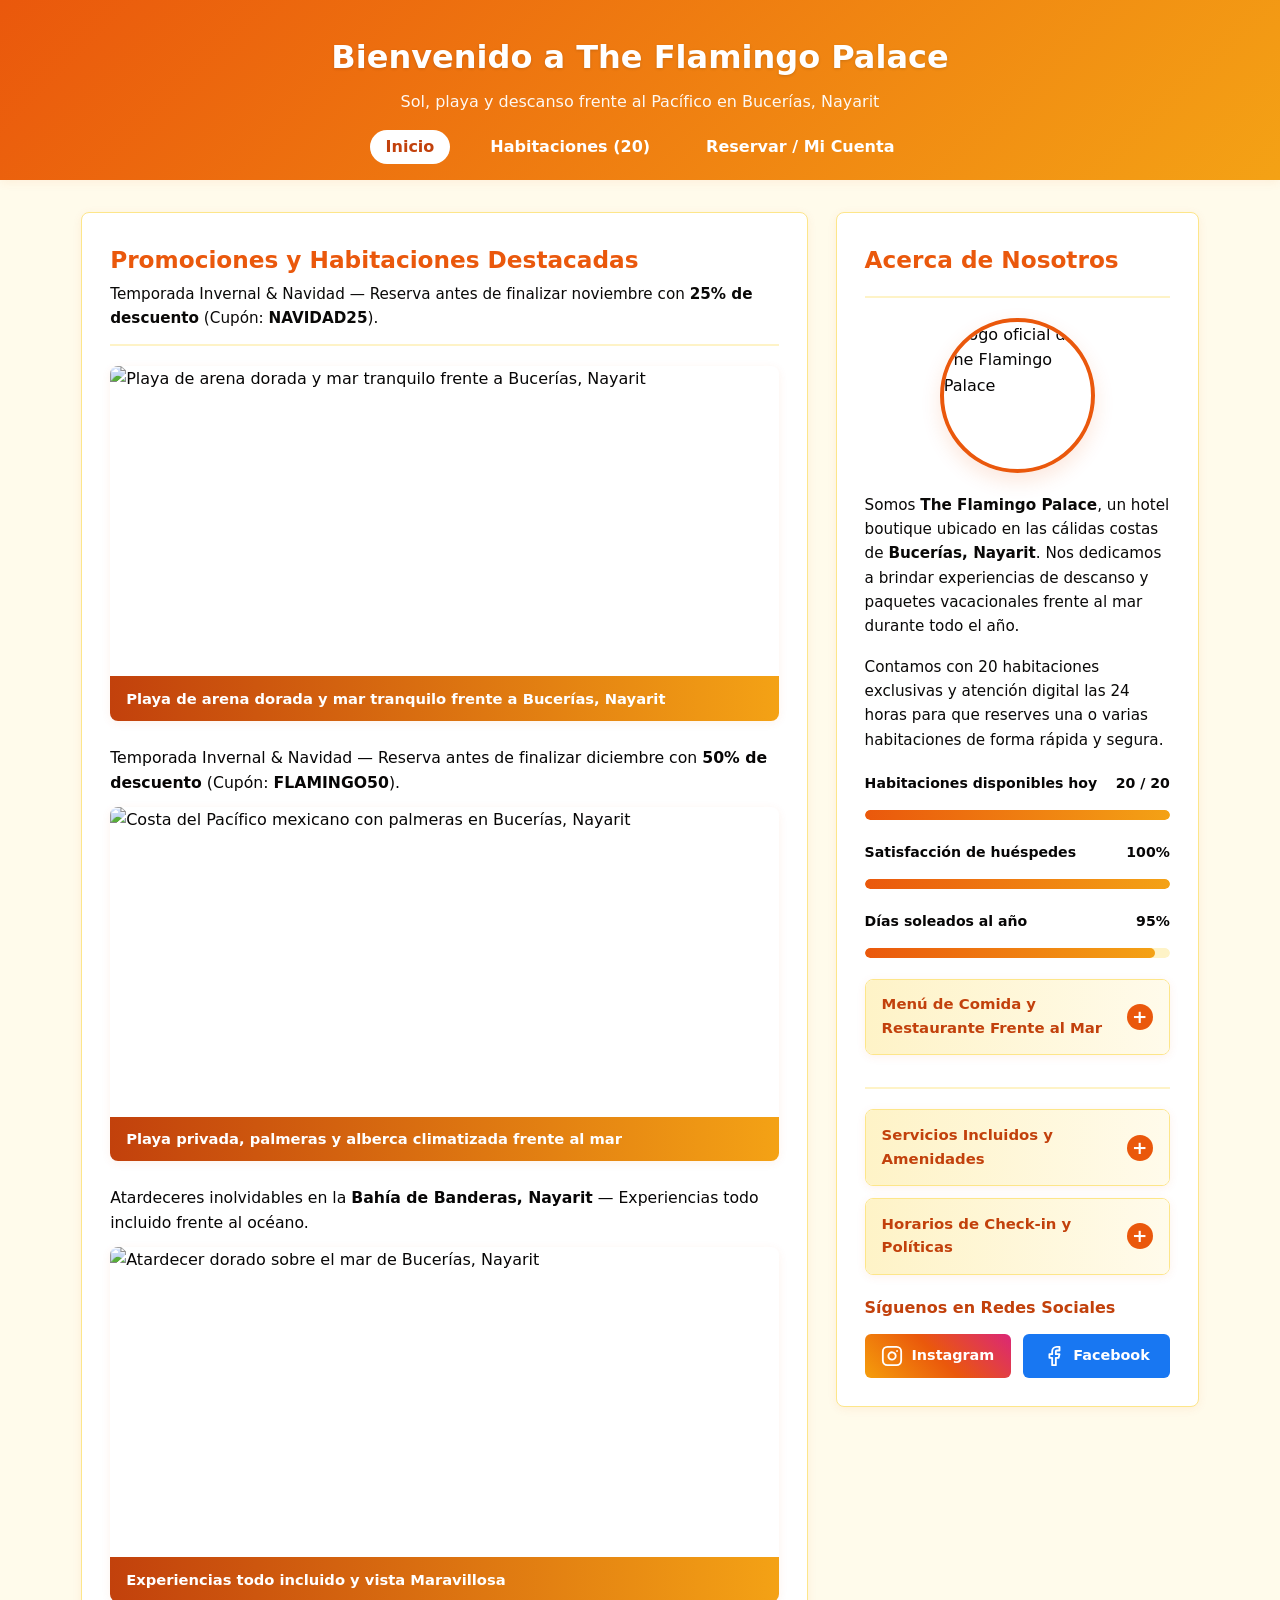
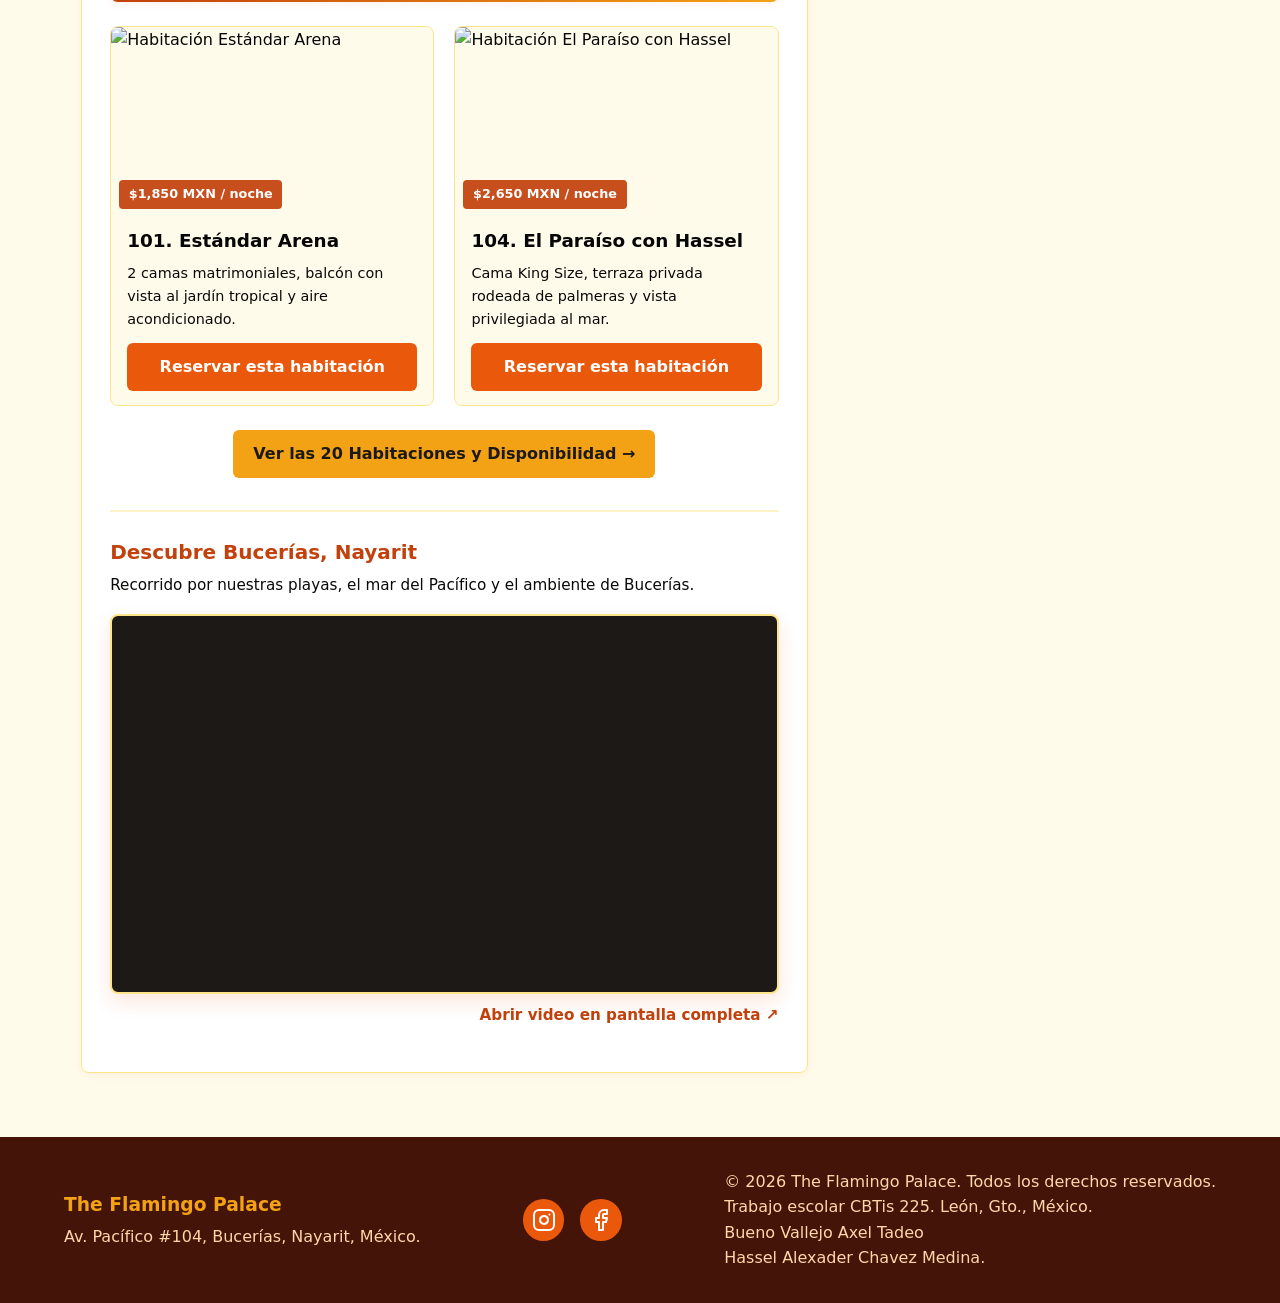
==== commit 95ce1cc7: "Add files via upload" ====
--- a/index.html
+++ b/index.html
@@ -1,241 +1,232 @@
-<!DOCTYPE html> <!-- Indica al navegador que el documento utiliza el estándar HTML5 -->
-<html lang="es"> <!-- Define la raíz del documento y establece el idioma principal en español -->
-<head> <!-- Cabecera técnica con codificación, escalado móvil, SEO, título y hoja de estilos -->
-    <meta charset="UTF-8"> <!-- Codificación UTF-8 para renderizar correctamente tildes, la letra ñ y símbolos -->
-    <meta name="viewport" content="width=device-width, initial-scale=1.0"> <!-- Configura el ancho adaptable para que se active el diseño móvil y el menú hamburguesa -->
-    <meta name="description" content="The Flamingo Palace - Resort frente al mar en Bucerías, Nayarit. Disfruta del sol, la playa y nuestras promociones de temporada."> <!-- Metadescripción para motores de búsqueda y vistas previas -->
-    <title>The Flamingo Palace | Inicio</title> <!-- Título de la pestaña del navegador en la página principal -->
-    <link rel="stylesheet" href="styles.css"> <!-- Vincula la hoja de estilos externa que controla colores, cuadrículas y responsividad -->
+<!DOCTYPE html> <!-- Indica al navegador que el documento usa HTML5 -->
+<html lang="es"> <!-- Etiqueta raíz del documento con idioma español -->
+<head> <!-- Cabecera con metadatos, título y enlaces a estilos -->
+    <meta charset="UTF-8"> <!-- Permite usar acentos, la ñ y caracteres especiales -->
+    <meta name="viewport" content="width=device-width, initial-scale=1.0"> <!-- Adapta el diseño a pantallas de celulares y tabletas -->
+    <meta name="description" content="The Flamingo Palace - Resort frente al mar en Bucerías, Nayarit. Disfruta del sol, la playa y nuestras promociones de temporada."> <!-- Descripción breve del sitio para buscadores -->
+    <title>The Flamingo Palace | Inicio</title> <!-- Título que se muestra en la pestaña del navegador -->
+    <link rel="stylesheet" href="styles.css"> <!-- Conecta el archivo externo de estilos CSS -->
 </head> <!-- Cierra la cabecera del documento -->
-<body> <!-- Inicia el cuerpo visible de la aplicación web -->
-    <!-- Encabezado principal del sitio con identidad de marca y navegación responsiva -->
-    <header class="site-header"> <!-- Contenedor superior compartido del sitio -->
-        <section class="header-brand"> <!-- Agrupa el título principal y el subtítulo descriptivo del resort -->
-            <h1>Bienvenido a The Flamingo Palace</h1> <!-- Encabezado principal de bienvenida -->
-            <p>Sol, playa y descanso frente al Pacífico en Bucerías, Nayarit</p> <!-- Subtítulo original de ubicación y ambiente -->
-        </section> <!-- Cierra el bloque de marca del encabezado -->
-
-        <!-- Botón hamburguesa visible en pantallas pequeñas (controlado desde main.js y styles.css) -->
-        <button type="button" class="menu-toggle" id="menu-toggle" aria-label="Abrir menú de navegación" aria-expanded="false"> <!-- Dispara la apertura del menú lateral en celular -->
-            ☰ <!-- Ícono de tres líneas horizontales para el menú móvil -->
-        </button> <!-- Cierra el botón de apertura del menú -->
-
-        <!-- Menú principal de navegación entre las vistas del sistema -->
-        <nav aria-label="Navegación principal" id="nav-drawer"> <!-- Contenedor semántico de navegación -->
-            <ul class="nav-links" id="nav-links"> <!-- Lista de rutas principales del hotel -->
-                <li class="nav-close-item"> <!-- Contenedor del botón para cerrar el menú en dispositivos móviles -->
-                    <button type="button" class="menu-close" id="menu-close" aria-label="Cerrar menú">✕</button> <!-- Cierra el menú desplegable en móvil -->
-                </li> <!-- Cierra el ítem del botón cerrar -->
-                <li><a href="index.html" class="active">Inicio</a></li> <!-- Enlace a la página de inicio -->
-                <li><a href="servicios.html">Habitaciones (20)</a></li> <!-- Enlace al catálogo completo de las 20 habitaciones -->
-                <li><a href="contacto.html">Reservar / Mi Cuenta</a></li> <!-- Enlace al formulario de reserva y consulta de huésped -->
-            </ul> <!-- Cierra la lista de navegación -->
+<body> <!-- Inicia el contenido visible de la página web -->
+    <!-- Encabezado principal del sitio -->
+    <header class="site-header"> <!-- Contenedor superior con marca y menú -->
+        <section class="header-brand"> <!-- Agrupa el título y eslogan del hotel -->
+            <h1>Bienvenido a The Flamingo Palace</h1> <!-- Título principal de la página -->
+            <p>Sol, playa y descanso frente al Pacífico en Bucerías, Nayarit</p> <!-- Subtítulo descriptivo del resort -->
+        </section> <!-- Cierra la sección de marca -->
+
+        <button type="button" class="menu-toggle" id="menu-toggle" aria-label="Abrir menú de navegación" aria-expanded="false"> <!-- Botón para abrir el menú en celulares -->
+            ☰ Menú <!-- Ícono y texto del botón móvil -->
+        </button> <!-- Cierra el botón del menú -->
+
+        <nav aria-label="Navegación principal" id="nav-drawer"> <!-- Contenedor de la barra de navegación -->
+            <ul class="nav-links" id="nav-links"> <!-- Lista de enlaces principales del sitio -->
+                <li class="nav-close-item"> <!-- Elemento de lista para el botón de cerrar -->
+                    <button type="button" class="menu-close" id="menu-close" aria-label="Cerrar menú">✕</button> <!-- Botón para cerrar el menú en móvil -->
+                </li> <!-- Cierra el elemento del botón -->
+                <li><a href="index.html" class="active">Inicio</a></li> <!-- Enlace a la página de inicio (página actual) -->
+                <li><a href="servicios.html">Habitaciones (20)</a></li> <!-- Enlace al catálogo de las 20 habitaciones -->
+                <li><a href="contacto.html">Reservar / Mi Cuenta</a></li> <!-- Enlace al formulario de reservación y consulta -->
+            </ul> <!-- Cierra la lista de enlaces -->
         </nav> <!-- Cierra la barra de navegación -->
     </header> <!-- Cierra el encabezado principal -->
 
-    <!-- Contenido principal organizado en dos columnas: promociones/destacados y barra lateral -->
-    <main class="container layout-dos-columnas"> <!-- Contenedor principal con diseño de dos columnas en escritorio -->
-        <!-- Columna izquierda: promociones de temporada, galerías, habitaciones destacadas y video -->
-        <section class="panel-card" aria-labelledby="destacados-heading"> <!-- Tarjeta principal de contenido promocional -->
-            <header class="panel-header"> <!-- Encabezado de la sección de promociones -->
-                <h2 id="destacados-heading">Promociones y Habitaciones Destacadas</h2> <!-- Subtítulo principal de la columna izquierda -->
-                <p>Temporada Invernal &amp; Navidad — Reserva antes de finalizar noviembre con <strong>25% de descuento</strong> (Cupón: <strong>NAVIDAD25</strong>).</p> <!-- Promoción de noviembre con código NAVIDAD25 -->
-            </header> <!-- Cierra el encabezado de promociones -->
-
-            <!-- Primera imagen promocional de la playa -->
-            <figure class="featured-banner"> <!-- Contenedor de fotografía con pie descriptivo -->
-                <img src="https://tse3.mm.bing.net/th/id/OIP.7QppByLeYS29vk2rAnlYqgHaE8?r=0&rs=1&pid=ImgDetMain&o=7&rm=3" alt="Playa de arena dorada y mar tranquilo frente a Bucerías, Nayarit"> <!-- Fotografía de la playa en Bucerías -->
-                <figcaption>Playa de arena dorada y mar tranquilo frente a Bucerías, Nayarit</figcaption> <!-- Pie de foto de la primera imagen -->
-            </figure> <!-- Cierra la primera figura promocional -->
-
-            <p class="promo-texto">Temporada Invernal &amp; Navidad — Reserva antes de finalizar diciembre con <strong>50% de descuento</strong> (Cupón: <strong>FLAMINGO50</strong>).</p> <!-- Promoción de diciembre con código FLAMINGO50 -->
-
-            <!-- Segunda imagen promocional de costa y temporada -->
-            <figure class="featured-banner"> <!-- Contenedor de la segunda fotografía promocional -->
-                <img src="https://st3.depositphotos.com/4173781/16406/i/600/depositphotos_164065102-stock-photo-santa-claus-on-the-beach.jpg" alt="Costa del Pacífico mexicano con palmeras en Bucerías, Nayarit"> <!-- Imagen temática de temporada en la playa -->
-                <figcaption>Playa privada, palmeras y alberca climatizada frente al mar</figcaption> <!-- Pie de foto de la segunda imagen -->
-            </figure> <!-- Cierra la segunda figura promocional -->
-
-            <p class="promo-texto">Atardeceres inolvidables en la <strong>Bahía de Banderas, Nayarit</strong> — Experiencias todo incluido frente al océano.</p> <!-- Texto informativo sobre la ubicación en Bahía de Banderas -->
-
-            <!-- Tercera imagen promocional de atardecer -->
-            <figure class="featured-banner"> <!-- Contenedor de la tercera fotografía promocional -->
-                <img src="https://likewhereyouregoing.com/wp-content/uploads/2019/02/bucerias-beach-1.jpg" alt="Atardecer dorado sobre el mar de Bucerías, Nayarit"> <!-- Fotografía del atardecer en el Pacífico -->
-                <figcaption>Experiencias todo incluido y vista Maravillosa</figcaption> <!-- Pie de foto de la tercera imagen -->
-            </figure> <!-- Cierra la tercera figura promocional -->
-
-            <!-- Cuadrícula de habitaciones destacadas con acceso directo a la preselección en contacto.html -->
-            <section class="grid-catalogo-mini" aria-label="Habitaciones destacadas"> <!-- Grid de tarjetas destacadas -->
-                <article class="card"> <!-- Tarjeta de la habitación 101 -->
-                    <figure> <!-- Fotografía y tarifa nocturna -->
-                        <img src="https://i.pinimg.com/736x/11/a8/63/11a86398598736e4281122c8b12acd26.jpg" alt="Habitación Estándar Arena"> <!-- Imagen de la habitación 101 -->
-                        <figcaption>$1,850 MXN / noche</figcaption> <!-- Precio por noche de la habitación 101 -->
-                    </figure> <!-- Cierra la figura de la habitación 101 -->
-                    <h3>101. Estándar Arena</h3> <!-- Título de la habitación 101 -->
-                    <p>2 camas matrimoniales, balcón con vista al jardín tropical y aire acondicionado.</p> <!-- Resumen de amenidades de la 101 -->
-                    <a href="contacto.html?hab=101_estandar_arena#formulario" class="btn-primary">Reservar esta habitación</a> <!-- Redirige al formulario marcando la habitación 101 -->
+    <!-- Contenido principal de la página -->
+    <main class="container layout-dos-columnas"> <!-- Contenedor principal organizado en dos columnas -->
+        <!-- Columna izquierda con promociones y habitaciones -->
+        <section class="panel-card" aria-labelledby="destacados-heading"> <!-- Tarjeta principal de promociones y destacados -->
+            <header class="panel-header"> <!-- Encabezado de esta sección -->
+                <h2 id="destacados-heading">Promociones y Habitaciones Destacadas</h2> <!-- Subtítulo de la sección -->
+                <p>Temporada Invernal &amp; Navidad — Reserva antes de finalizar noviembre con <strong>25% de descuento</strong> (Cupón: <strong>NAVIDAD25</strong>).</p> <!-- Texto de promoción con cupón NAVIDAD25 -->
+            </header> <!-- Cierra el encabezado de la sección -->
+
+            <!-- Primera imagen promocional -->
+            <figure class="featured-banner"> <!-- Contenedor de imagen con pie de foto -->
+                <img src="https://tse3.mm.bing.net/th/id/OIP.7QppByLeYS29vk2rAnlYqgHaE8?r=0&rs=1&pid=ImgDetMain&o=7&rm=3" alt="Playa de arena dorada y mar tranquilo frente a Bucerías, Nayarit"> <!-- Imagen de la playa de Bucerías -->
+                <figcaption>Playa de arena dorada y mar tranquilo frente a Bucerías, Nayarit</figcaption> <!-- Descripción debajo de la primera imagen -->
+            </figure> <!-- Cierra el contenedor de la primera imagen -->
+
+            <p class="promo-texto">Temporada Invernal &amp; Navidad — Reserva antes de finalizar diciembre con <strong>50% de descuento</strong> (Cupón: <strong>FLAMINGO50</strong>).</p> <!-- Texto de promoción con cupón FLAMINGO50 -->
+
+            <!-- Segunda imagen promocional -->
+            <figure class="featured-banner"> <!-- Contenedor de la segunda imagen -->
+                <img src="https://st3.depositphotos.com/4173781/16406/i/600/depositphotos_164065102-stock-photo-santa-claus-on-the-beach.jpg" alt="Costa del Pacífico mexicano con palmeras en Bucerías, Nayarit"> <!-- Imagen temática navideña en la playa -->
+                <figcaption>Playa privada, palmeras y alberca climatizada frente al mar</figcaption> <!-- Descripción debajo de la segunda imagen -->
+            </figure> <!-- Cierra el contenedor de la segunda imagen -->
+
+            <p class="promo-texto">Atardeceres inolvidables en la <strong>Bahía de Banderas, Nayarit</strong> — Experiencias todo incluido frente al océano.</p> <!-- Párrafo informativo sobre la ubicación -->
+
+            <!-- Tercera imagen promocional -->
+            <figure class="featured-banner"> <!-- Contenedor de la tercera imagen -->
+                <img src="https://likewhereyouregoing.com/wp-content/uploads/2019/02/bucerias-beach-1.jpg" alt="Atardecer dorado sobre el mar de Bucerías, Nayarit"> <!-- Imagen del atardecer en Bucerías -->
+                <figcaption>Experiencias todo incluido y vista Maravillosa</figcaption> <!-- Descripción debajo de la tercera imagen -->
+            </figure> <!-- Cierra el contenedor de la tercera imagen -->
+
+            <!-- Cuadrícula de habitaciones destacadas -->
+            <section class="grid-catalogo-mini" aria-label="Habitaciones destacadas"> <!-- Sección que agrupa las tarjetas de habitaciones -->
+                <article class="card"> <!-- Tarjeta de la primera habitación destacada -->
+                    <figure> <!-- Contenedor de foto y precio -->
+                        <img src="https://i.pinimg.com/736x/11/a8/63/11a86398598736e4281122c8b12acd26.jpg" alt="Habitación Estándar Arena"> <!-- Foto de la habitación 101 -->
+                        <figcaption>$1,850 MXN / noche</figcaption> <!-- Precio por noche de la habitación -->
+                    </figure> <!-- Cierra el contenedor de foto -->
+                    <h3>101. Estándar Arena</h3> <!-- Nombre de la habitación -->
+                    <p>2 camas matrimoniales, balcón con vista al jardín tropical y aire acondicionado.</p> <!-- Descripción breve de comodidades -->
+                    <a href="contacto.html?hab=101_estandar_arena#formulario" class="btn-primary">Reservar esta habitación</a> <!-- Botón que lleva al formulario preseleccionando esta habitación -->
                 </article> <!-- Cierra la tarjeta de la habitación 101 -->
 
-                <article class="card"> <!-- Tarjeta de la habitación 104 -->
-                    <figure> <!-- Fotografía y tarifa nocturna -->
-                        <img src="https://www.temptationresortcancun.com/images/slides/slide-90.jpg" alt="Habitación El Paraíso con Hassel"> <!-- Imagen de la habitación 104 -->
-                        <figcaption>$2,650 MXN / noche</figcaption> <!-- Precio por noche de la habitación 104 -->
-                    </figure> <!-- Cierra la figura de la habitación 104 -->
-                    <h3>104. El Paraíso con Hassel</h3> <!-- Título de la habitación 104 -->
-                    <p>Cama King Size, terraza privada rodeada de palmeras y vista privilegiada al mar.</p> <!-- Resumen de amenidades de la 104 -->
-                    <a href="contacto.html?hab=104_el_paraiso_hassel#formulario" class="btn-primary">Reservar esta habitación</a> <!-- Redirige al formulario marcando la habitación 104 -->
+                <article class="card"> <!-- Tarjeta de la segunda habitación destacada -->
+                    <figure> <!-- Contenedor de foto y precio -->
+                        <img src="https://www.temptationresortcancun.com/images/slides/slide-90.jpg" alt="Habitación El Paraíso con Hassel"> <!-- Foto de la habitación 104 -->
+                        <figcaption>$2,650 MXN / noche</figcaption> <!-- Precio por noche de la habitación -->
+                    </figure> <!-- Cierra el contenedor de foto -->
+                    <h3>104. El Paraíso con Hassel</h3> <!-- Nombre de la habitación -->
+                    <p>Cama King Size, terraza privada rodeada de palmeras y vista privilegiada al mar.</p> <!-- Descripción breve de comodidades -->
+                    <a href="contacto.html?hab=104_el_paraiso_hassel#formulario" class="btn-primary">Reservar esta habitación</a> <!-- Botón que lleva al formulario preseleccionando esta suite -->
                 </article> <!-- Cierra la tarjeta de la habitación 104 -->
-            </section> <!-- Cierra la cuadrícula de habitaciones destacadas -->
-
-            <!-- Enlace al catálogo completo de 20 habitaciones en servicios.html -->
-            <footer class="panel-footer-action"> <!-- Pie de acción de la columna principal -->
-                <a href="servicios.html" class="btn-secondary">Ver las 20 Habitaciones y Disponibilidad &rarr;</a> <!-- Navega al catálogo general -->
-            </footer> <!-- Cierra el pie de acción -->
-
-            <!-- Sección multimedia con video turístico de Bucerías -->
-            <section class="video-section" aria-labelledby="video-bucerias-heading"> <!-- Bloque de video turístico -->
+            </section> <!-- Cierra la cuadrícula de habitaciones -->
+
+            <footer class="panel-footer-action"> <!-- Pie de sección con botón hacia el catálogo -->
+                <a href="servicios.html" class="btn-secondary">Ver las 20 Habitaciones y Disponibilidad &rarr;</a> <!-- Enlace para ver todas las habitaciones -->
+            </footer> <!-- Cierra el pie de sección -->
+
+            <!-- Sección de video turístico -->
+            <section class="video-section" aria-labelledby="video-bucerias-heading"> <!-- Contenedor del video de Bucerías -->
                 <h3 id="video-bucerias-heading">Descubre Bucerías, Nayarit</h3> <!-- Título de la sección de video -->
-                <p>Recorrido por nuestras playas, el mar del Pacífico y el ambiente de Bucerías.</p> <!-- Descripción del video -->
-                <div class="video-responsive-wrapper"> <!-- Contenedor adaptable para mantener relación de aspecto en móvil -->
-                    <!-- Marco incrustado del recorrido turístico -->
+                <p>Recorrido por nuestras playas, el mar del Pacífico y el ambiente de Bucerías.</p> <!-- Texto introductorio al video -->
+                <div class="video-responsive-wrapper"> <!-- Caja adaptable para que el video se ajuste a móviles -->
+                    <!-- Marco incrustado que carga el video externo -->
                     <iframe
                         src="https://www.bing.com/videos/riverview/relatedvideo?q=video+de+bucerias+narait&&mid=5F752FE52CD925ADD2D65F752FE52CD925ADD2D6&churl=https%3a%2f%2fwww.youtube.com%2fchannel%2fUCrhD1O9fIp9zSG4jtYqlkog&mmscn=stvo&FORM=VRDGAR"
                         title="Video turístico de Bucerías, Nayarit"
                         allowfullscreen
                         loading="lazy">
-                    </iframe> <!-- Cierra el iframe turístico -->
-                </div> <!-- Cierra el contenedor adaptable -->
-                <p class="video-link-externo"> <!-- Enlace alternativo para abrir el video en nueva pestaña -->
-                    <a href="https://www.bing.com/videos/riverview/relatedvideo?q=video+de+bucerias+narait&&mid=5F752FE52CD925ADD2D65F752FE52CD925ADD2D6&churl=https%3a%2f%2fwww.youtube.com%2fchannel%2fUCrhD1O9fIp9zSG4jtYqlkog&mmscn=stvo&FORM=VRDGAR" target="_blank" rel="noopener noreferrer"> <!-- Abre el video externo en pestaña aparte -->
-                        Abrir video en pantalla completa &nearr; <!-- Etiqueta del enlace externo -->
-                    </a> <!-- Cierra el enlace externo -->
-                </p> <!-- Cierra el párrafo del enlace -->
+                    </iframe> <!-- Cierra el marco del video -->
+                </div> <!-- Cierra el contenedor adaptable del video -->
+                <p class="video-link-externo"> <!-- Párrafo con enlace directo al video -->
+                    <a href="https://www.bing.com/videos/riverview/relatedvideo?q=video+de+bucerias+narait&&mid=5F752FE52CD925ADD2D65F752FE52CD925ADD2D6&churl=https%3a%2f%2fwww.youtube.com%2fchannel%2fUCrhD1O9fIp9zSG4jtYqlkog&mmscn=stvo&FORM=VRDGAR" target="_blank" rel="noopener noreferrer"> <!-- Abre el video en una pestaña nueva -->
+                        Abrir video en pantalla completa &nearr; <!-- Texto del enlace externo -->
+                    </a> <!-- Cierra el enlace -->
+                </p> <!-- Cierra el párrafo -->
             </section> <!-- Cierra la sección de video -->
         </section> <!-- Cierra la columna izquierda -->
 
-        <!-- Columna derecha: logotipo oficial, categoría 5 estrellas, métricas en vivo, acordeones y redes -->
-        <aside class="panel-card sidebar-about" aria-labelledby="about-heading"> <!-- Barra lateral institucional del hotel -->
+        <!-- Columna derecha con información del hotel y redes -->
+        <aside class="panel-card sidebar-about" aria-labelledby="about-heading"> <!-- Barra lateral con información institucional -->
             <header class="panel-header"> <!-- Encabezado de la barra lateral -->
                 <h2 id="about-heading">Acerca de Nosotros</h2> <!-- Título de la sección lateral -->
-            </header> <!-- Cierra el encabezado lateral -->
-
-            <!-- Logotipo circular oficial ubicado en la sección lateral -->
-            <figure class="logo-circular-wrapper"> <!-- Centra y enmarca el logotipo circular -->
-                <img src="https://i.ibb.co/FbTkwz5N/IMAGEN.jpg" alt="Logo oficial de The Flamingo Palace" class="logo-circular"> <!-- Imagen del logotipo del hotel -->
-            </figure> <!-- Cierra el contenedor del logotipo -->
-
-            <!-- Distintivo de 5 estrellas ubicado justo debajo del logotipo, en la sección lateral -->
-            <p style="text-align: center; font-weight: 700; color: #c2410c; margin-bottom: 0.75rem;">★★★★★ Hotel 5 Estrellas</p> <!-- Indica la categoría de 5 estrellas junto al logo -->
-
-            <p>Somos <strong>The Flamingo Palace</strong>, un hotel boutique ubicado en las cálidas costas de <strong>Bucerías, Nayarit</strong>. Nos dedicamos a brindar experiencias de descanso y paquetes vacacionales frente al mar durante todo el año.</p> <!-- Descripción general del resort -->
-            <p>Contamos con 20 habitaciones exclusivas y atención digital las 24 horas para que reserves una o varias habitaciones de forma rápida y segura.</p> <!-- Detalle de capacidad y disponibilidad -->
-
-            <!-- Indicadores y barras de progreso sincronizadas en tiempo real con Firebase desde main.js -->
-            <section class="stats-list" aria-label="Indicadores del hotel"> <!-- Contenedor de indicadores operativos -->
-                <article class="stat-item"> <!-- Contador de habitaciones disponibles en tiempo real -->
-                    <header class="stat-label"> <!-- Etiqueta superior con título y contador numérico -->
-                        <span>Habitaciones disponibles hoy</span> <!-- Etiqueta descriptiva -->
-                        <span id="contador-libres-inicio">20 / 20</span> <!-- Actualizado dinámicamente por onSnapshot en main.js -->
-                    </header> <!-- Cierra la cabecera del indicador -->
-                    <progress id="barra-disponibilidad" value="20" max="20">20</progress> <!-- Barra visual de disponibilidad -->
-                </article> <!-- Cierra el indicador de habitaciones disponibles -->
-
-                <article class="stat-item"> <!-- Indicador de satisfacción de huéspedes -->
-                    <header class="stat-label"> <!-- Etiqueta con porcentaje de satisfacción -->
-                        <span>Satisfacción de huéspedes</span> <!-- Título del indicador -->
-                        <span>100%</span> <!-- Valor porcentual -->
-                    </header> <!-- Cierra la cabecera del indicador -->
-                    <progress value="100" max="100">100%</progress> <!-- Barra al 100% -->
+            </header> <!-- Cierra el encabezado -->
+
+            <!-- Contenedor del logotipo circular -->
+            <figure class="logo-circular-wrapper"> <!-- Centra y enmarca el logotipo -->
+                <img src="https://i.ibb.co/FbTkwz5N/IMAGEN.jpg" alt="Logo oficial de The Flamingo Palace" class="logo-circular"> <!-- Imagen del logotipo oficial del hotel -->
+            </figure> <!-- Cierra el contenedor del logo -->
+
+            <p>Somos <strong>The Flamingo Palace</strong>, un hotel boutique ubicado en las cálidas costas de <strong>Bucerías, Nayarit</strong>. Nos dedicamos a brindar experiencias de descanso y paquetes vacacionales frente al mar durante todo el año.</p> <!-- Párrafo de presentación del hotel -->
+            <p>Contamos con 20 habitaciones exclusivas y atención digital las 24 horas para que reserves una o varias habitaciones de forma rápida y segura.</p> <!-- Párrafo sobre capacidad y servicio -->
+
+            <section class="stats-list" aria-label="Indicadores del hotel"> <!-- Sección de barras de estadísticas en vivo -->
+                <article class="stat-item"> <!-- Indicador de habitaciones libres -->
+                    <header class="stat-label"> <!-- Etiqueta superior del indicador -->
+                        <span>Habitaciones disponibles hoy</span> <!-- Texto descriptivo -->
+                        <span id="contador-libres-inicio">20 / 20</span> <!-- Contador que JavaScript actualiza desde Firebase -->
+                    </header> <!-- Cierra la etiqueta -->
+                    <progress id="barra-disponibilidad" value="20" max="20">20</progress> <!-- Barra visual de disponibilidad en tiempo real -->
+                </article> <!-- Cierra el indicador de habitaciones -->
+
+                <article class="stat-item"> <!-- Indicador de satisfacción -->
+                    <header class="stat-label"> <!-- Etiqueta del indicador -->
+                        <span>Satisfacción de huéspedes</span> <!-- Texto descriptivo -->
+                        <span>100%</span> <!-- Porcentaje mostrado -->
+                    </header> <!-- Cierra la etiqueta -->
+                    <progress value="100" max="100">100%</progress> <!-- Barra de progreso al 100% -->
                 </article> <!-- Cierra el indicador de satisfacción -->
 
-                <article class="stat-item"> <!-- Indicador de días soleados al año -->
-                    <header class="stat-label"> <!-- Etiqueta con porcentaje climático -->
-                        <span>Días soleados al año</span> <!-- Título del indicador -->
-                        <span>95%</span> <!-- Valor porcentual -->
-                    </header> <!-- Cierra la cabecera del indicador -->
-                    <progress value="95" max="100">95%</progress> <!-- Barra al 95% -->
+                <article class="stat-item"> <!-- Indicador de clima -->
+                    <header class="stat-label"> <!-- Etiqueta del indicador -->
+                        <span>Días soleados al año</span> <!-- Texto descriptivo -->
+                        <span>95%</span> <!-- Porcentaje mostrado -->
+                    </header> <!-- Cierra la etiqueta -->
+                    <progress value="95" max="100">95%</progress> <!-- Barra de progreso al 95% -->
                 </article> <!-- Cierra el indicador de clima -->
 
-                <!-- Acordeón desplegable 1: horarios y platillos del restaurante -->
-                <details class="acordeon-info"> <!-- Elemento nativo desplegable del menú del restaurante -->
-                    <summary>Menú de Comida y Restaurante Frente al Mar</summary> <!-- Encabezado visible para expandir/contraer -->
-                    <div class="acordeon-contenido"> <!-- Contenido detallado del restaurante -->
-                        <p><strong>Desayuno Buffet (7:30 AM – 11:30 AM):</strong> Chilaquiles nayaritas, fruta tropical, hot cakes, huevos al gusto y café de olla.</p> <!-- Opciones de desayuno -->
-                        <p><strong>Comida y Cena (1:00 PM – 10:30 PM):</strong> Ceviche de camarón, pescado zarandeado, aguachile, cortes a la parrilla y menú infantil.</p> <!-- Opciones de comida y cena -->
-                    </div> <!-- Cierra el contenido del acordeón 1 -->
-                </details> <!-- Cierra el acordeón 1 -->
-            </section> <!-- Cierra la sección de estadísticas y acordeón principal -->
-
-            <!-- Acordeones complementarios y enlaces a redes sociales del hotel -->
-            <section class="social-box" aria-label="Información adicional y redes sociales"> <!-- Contenedor de información extra y redes -->
-                <!-- Acordeón desplegable 2: servicios y amenidades incluidas -->
-                <details class="acordeon-info"> <!-- Elemento desplegable de amenidades -->
-                    <summary>Servicios Incluidos y Amenidades</summary> <!-- Encabezado del acordeón de amenidades -->
-                    <div class="acordeon-contenido"> <!-- Detalle de amenidades incluidas -->
-                        <p>Alberca climatizada frente al mar, Wi-Fi de alta velocidad, estacionamiento privado, club de playa y atención personalizada 24/7.</p> <!-- Lista de servicios incluidos -->
-                    </div> <!-- Cierra el contenido del acordeón 2 -->
-                </details> <!-- Cierra el acordeón 2 -->
-
-                <!-- Acordeón desplegable 3: horarios de entrada, salida y cancelación -->
-                <details class="acordeon-info"> <!-- Elemento desplegable de políticas de estancia -->
-                    <summary>Horarios de Check-in y Políticas</summary> <!-- Encabezado del acordeón de políticas -->
-                    <div class="acordeon-contenido"> <!-- Horarios y reglas de cancelación -->
-                        <p><strong>Check-in:</strong> 3:00 PM | <strong>Check-out (Fecha límite):</strong> 12:00 PM. Puedes cancelar tu reservación con tu usuario y contraseña.</p> <!-- Información de check-in y check-out -->
-                    </div> <!-- Cierra el contenido del acordeón 3 -->
-                </details> <!-- Cierra el acordeón 3 -->
-
-                <h3 style="margin-top: 1.25rem;">Síguenos en Redes Sociales</h3> <!-- Subtítulo para botones sociales -->
-                <nav class="social-links"> <!-- Contenedor de botones de Instagram y Facebook -->
-                    <a href="https://www.instagram.com/theflamingopalace/" target="_blank" rel="noopener noreferrer" class="social-btn instagram" aria-label="Visitar Instagram de The Flamingo Palace"> <!-- Enlace externo a Instagram -->
-                        <svg width="22" height="22" viewBox="0 0 24 24" fill="none" stroke="currentColor" stroke-width="2" stroke-linecap="round" stroke-linejoin="round" aria-hidden="true"> <!-- Ícono SVG de Instagram -->
-                            <rect x="2" y="2" width="20" height="20" rx="5" ry="5"></rect> <!-- Contorno exterior -->
-                            <path d="M16 11.37A4 4 0 1 1 12.63 8 4 4 0 0 1 16 11.37z"></path> <!-- Círculo central -->
-                            <line x1="17.5" y1="6.5" x2="17.51" y2="6.5"></line> <!-- Destello superior -->
-                        </svg> <!-- Cierra el SVG de Instagram -->
-                        <span>Instagram</span> <!-- Texto visible del botón -->
-                    </a> <!-- Cierra el botón de Instagram -->
-                    <a href="https://www.facebook.com/profile.php?id=61573417950971&sk=about&locale=es_LA" target="_blank" rel="noopener noreferrer" class="social-btn facebook" aria-label="Visitar Facebook de The Flamingo Palace"> <!-- Enlace externo a Facebook -->
-                        <svg width="22" height="22" viewBox="0 0 24 24" fill="none" stroke="currentColor" stroke-width="2" stroke-linecap="round" stroke-linejoin="round" aria-hidden="true"> <!-- Ícono SVG de Facebook -->
-                            <path d="M18 2h-3a5 5 0 0 0-5 5v3H7v4h3v8h4v-8h3l1-4h-4V7a1 1 0 0 1 1-1h3z"></path> <!-- Silueta de la letra f -->
-                        </svg> <!-- Cierra el SVG de Facebook -->
-                        <span>Facebook</span> <!-- Texto visible del botón -->
-                    </a> <!-- Cierra el botón de Facebook -->
-                </nav> <!-- Cierra los botones de redes sociales -->
-            </section> <!-- Cierra la sección de información adicional y redes -->
-        </aside> <!-- Cierra la barra lateral -->
+                <!-- Primer acordeón desplegable -->
+                <details class="acordeon-info"> <!-- Caja desplegable para el menú del restaurante -->
+                    <summary>Menú de Comida y Restaurante Frente al Mar</summary> <!-- Título visible en el que se hace clic -->
+                    <div class="acordeon-contenido"> <!-- Contenido oculto que se despliega al abrir -->
+                        <p><strong>Desayuno Buffet (7:30 AM – 11:30 AM):</strong> Chilaquiles nayaritas, fruta tropical, hot cakes, huevos al gusto y café de olla.</p> <!-- Horario y platillos de desayuno -->
+                        <p><strong>Comida y Cena (1:00 PM – 10:30 PM):</strong> Ceviche de camarón, pescado zarandeado, aguachile, cortes a la parrilla y menú infantil.</p> <!-- Horario y platillos de comida/cena -->
+                    </div> <!-- Cierra el contenido desplegable -->
+                </details> <!-- Cierra el primer acordeón -->
+            </section> <!-- Cierra la sección de estadísticas -->
+        
+            <section class="social-box" aria-label="Información adicional y redes sociales"> <!-- Sección de políticas y botones sociales -->
+                <!-- Segundo acordeón desplegable -->
+                <details class="acordeon-info"> <!-- Caja desplegable para servicios incluidos -->
+                    <summary>Servicios Incluidos y Amenidades</summary> <!-- Título visible del acordeón -->
+                    <div class="acordeon-contenido"> <!-- Contenido oculto -->
+                        <p>Alberca climatizada frente al mar, Wi-Fi de alta velocidad, estacionamiento privado, club de playa y atención personalizada 24/7.</p> <!-- Lista de amenidades incluidas -->
+                    </div> <!-- Cierra el contenido -->
+                </details> <!-- Cierra el segundo acordeón -->
+
+                <!-- Tercer acordeón desplegable -->
+                <details class="acordeon-info"> <!-- Caja desplegable para horarios y cancelaciones -->
+                    <summary>Horarios de Check-in y Políticas</summary> <!-- Título visible del acordeón -->
+                    <div class="acordeon-contenido"> <!-- Contenido oculto -->
+                        <p><strong>Check-in:</strong> 3:00 PM | <strong>Check-out (Fecha límite):</strong> 12:00 PM. Puedes cancelar tu reservación con tu usuario y contraseña.</p> <!-- Detalles de entrada, salida y cancelación -->
+                    </div> <!-- Cierra el contenido -->
+                </details> <!-- Cierra el tercer acordeón -->
+                
+                <h3 style="margin-top: 1.25rem;">Síguenos en Redes Sociales</h3> <!-- Subtítulo para los botones de redes -->
+                <nav class="social-links"> <!-- Contenedor de botones de redes sociales -->
+                    <a href="https://www.instagram.com/theflamingopalace/" target="_blank" rel="noopener noreferrer" class="social-btn instagram" aria-label="Visitar Instagram de The Flamingo Palace"> <!-- Botón con enlace a Instagram -->
+                        <svg width="22" height="22" viewBox="0 0 24 24" fill="none" stroke="currentColor" stroke-width="2" stroke-linecap="round" stroke-linejoin="round" aria-hidden="true"> <!-- Ícono vectorial de Instagram -->
+                            <rect x="2" y="2" width="20" height="20" rx="5" ry="5"></rect> <!-- Marco cuadrado redondeado del ícono -->
+                            <path d="M16 11.37A4 4 0 1 1 12.63 8 4 4 0 0 1 16 11.37z"></path> <!-- Lente circular central del ícono -->
+                            <line x1="17.5" y1="6.5" x2="17.51" y2="6.5"></line> <!-- Punto del flash del ícono -->
+                        </svg> <!-- Cierra el ícono SVG -->
+                        <span>Instagram</span> <!-- Texto del botón -->
+                    </a> <!-- Cierra el enlace de Instagram -->
+                    <a href="https://www.facebook.com/profile.php?id=61573417950971&sk=about&locale=es_LA" target="_blank" rel="noopener noreferrer" class="social-btn facebook" aria-label="Visitar Facebook de The Flamingo Palace"> <!-- Botón con enlace a Facebook -->
+                        <svg width="22" height="22" viewBox="0 0 24 24" fill="none" stroke="currentColor" stroke-width="2" stroke-linecap="round" stroke-linejoin="round" aria-hidden="true"> <!-- Ícono vectorial de Facebook -->
+                            <path d="M18 2h-3a5 5 0 0 0-5 5v3H7v4h3v8h4v-8h3l1-4h-4V7a1 1 0 0 1 1-1h3z"></path> <!-- Trazo de la letra f de Facebook -->
+                        </svg> <!-- Cierra el ícono SVG -->
+                        <span>Facebook</span> <!-- Texto del botón -->
+                    </a> <!-- Cierra el enlace de Facebook -->
+                </nav> <!-- Cierra la navegación social -->
+            </section> <!-- Cierra la caja social -->
+        </aside> <!-- Cierra la columna derecha -->
     </main> <!-- Cierra el contenido principal -->
 
-    <!-- Pie de página global con dirección, redes y créditos escolares -->
-    <footer class="site-footer"> <!-- Contenedor inferior de la página -->
-        <section> <!-- Columna izquierda: nombre y ubicación del hotel -->
-            <h3>The Flamingo Palace</h3> <!-- Nombre comercial -->
-            <p>Av. Pacífico #104, Bucerías, Nayarit, México.</p> <!-- Dirección física -->
-        </section> <!-- Cierra la columna izquierda del pie -->
-
-        <nav class="footer-social" aria-label="Redes sociales en pie de página"> <!-- Íconos sociales en el footer -->
-            <a href="https://www.instagram.com/theflamingopalace/" target="_blank" rel="noopener noreferrer" aria-label="Instagram"> <!-- Acceso a Instagram -->
+    <!-- Pie de página del sitio -->
+    <footer class="site-footer"> <!-- Contenedor inferior de todo el sitio -->
+        <section> <!-- Columna izquierda del pie de página -->
+            <h3>The Flamingo Palace</h3> <!-- Nombre del hotel -->
+            <p>Av. Pacífico #104, Bucerías, Nayarit, México.</p> <!-- Dirección física del establecimiento -->
+        </section> <!-- Cierra la primera sección del pie -->
+
+        <nav class="footer-social" aria-label="Redes sociales en pie de página"> <!-- Íconos de redes sociales en el pie -->
+            <a href="https://www.instagram.com/theflamingopalace/" target="_blank" rel="noopener noreferrer" aria-label="Instagram"> <!-- Enlace a Instagram en nueva pestaña -->
                 <svg width="24" height="24" viewBox="0 0 24 24" fill="none" stroke="currentColor" stroke-width="2" stroke-linecap="round" stroke-linejoin="round"> <!-- Ícono SVG de Instagram -->
-                    <rect x="2" y="2" width="20" height="20" rx="5" ry="5"></rect> <!-- Marco del ícono -->
-                    <path d="M16 11.37A4 4 0 1 1 12.63 8 4 4 0 0 1 16 11.37z"></path> <!-- Centro del ícono -->
-                    <line x1="17.5" y1="6.5" x2="17.51" y2="6.5"></line> <!-- Punto superior -->
-                </svg> <!-- Cierra el SVG de Instagram -->
+                    <rect x="2" y="2" width="20" height="20" rx="5" ry="5"></rect> <!-- Borde de la cámara -->
+                    <path d="M16 11.37A4 4 0 1 1 12.63 8 4 4 0 0 1 16 11.37z"></path> <!-- Círculo interior -->
+                    <line x1="17.5" y1="6.5" x2="17.51" y2="6.5"></line> <!-- Punto superior derecho -->
+                </svg> <!-- Cierra el ícono SVG -->
             </a> <!-- Cierra el enlace de Instagram -->
-            <a href="https://www.facebook.com/profile.php?id=61573417950971&sk=about&locale=es_LA" target="_blank" rel="noopener noreferrer" aria-label="Facebook"> <!-- Acceso a Facebook -->
+            <a href="https://www.facebook.com/profile.php?id=61573417950971&sk=about&locale=es_LA" target="_blank" rel="noopener noreferrer" aria-label="Facebook"> <!-- Enlace directo a la página de Facebook del hotel -->
                 <svg width="24" height="24" viewBox="0 0 24 24" fill="none" stroke="currentColor" stroke-width="2" stroke-linecap="round" stroke-linejoin="round"> <!-- Ícono SVG de Facebook -->
-                    <path d="M18 2h-3a5 5 0 0 0-5 5v3H7v4h3v8h4v-8h3l1-4h-4V7a1 1 0 0 1 1-1h3z"></path> <!-- Letra f -->
-                </svg> <!-- Cierra el SVG de Facebook -->
+                    <path d="M18 2h-3a5 5 0 0 0-5 5v3H7v4h3v8h4v-8h3l1-4h-4V7a1 1 0 0 1 1-1h3z"></path> <!-- Forma de la f de Facebook -->
+                </svg> <!-- Cierra el ícono SVG -->
             </a> <!-- Cierra el enlace de Facebook -->
-        </nav> <!-- Cierra la navegación social del pie -->
-
-        <section> <!-- Columna derecha: derechos y autoría del proyecto -->
-            <p>&copy; 2026 The Flamingo Palace. Todos los derechos reservados.</p> <!-- Derechos de autor -->
-            <p>Trabajo escolar CBTis 225. León, Gto., México.</p> <!-- Institución y ciudad -->
-            <p>Bueno Vallejo Axel Tadeo</p> <!-- Integrante 1 -->
-            <p>Hassel Alexader Chavez Medina.</p> <!-- Integrante 2 -->
-        </section> <!-- Cierra la columna derecha del pie -->
+        </nav> <!-- Cierra los íconos sociales del pie -->
+
+        <section> <!-- Columna derecha del pie de página -->
+            <p>&copy; 2026 The Flamingo Palace. Todos los derechos reservados.</p> <!-- Aviso de derechos de autor -->
+            <p>Trabajo escolar CBTis 225. León, Gto., México.</p>
+            <p>Bueno Vallejo Axel Tadeo</p>
+            <p>Hassel Alexader Chavez Medina.</p> <!-- Créditos académicos del proyecto -->
+        </section> <!-- Cierra la última sección del pie -->
     </footer> <!-- Cierra el pie de página -->
 
-    <!-- Script principal en modo módulo ES6 encargado de la pantalla de carga, menú móvil y sincronización con Firestore -->
-    <script type="module" src="main.js"></script> <!-- Carga main.js como módulo -->
+    <script type="module" src="main.js"></script> <!-- Carga el archivo JavaScript principal como módulo -->
 </body> <!-- Cierra el cuerpo de la página -->
 </html> <!-- Cierra el documento HTML -->
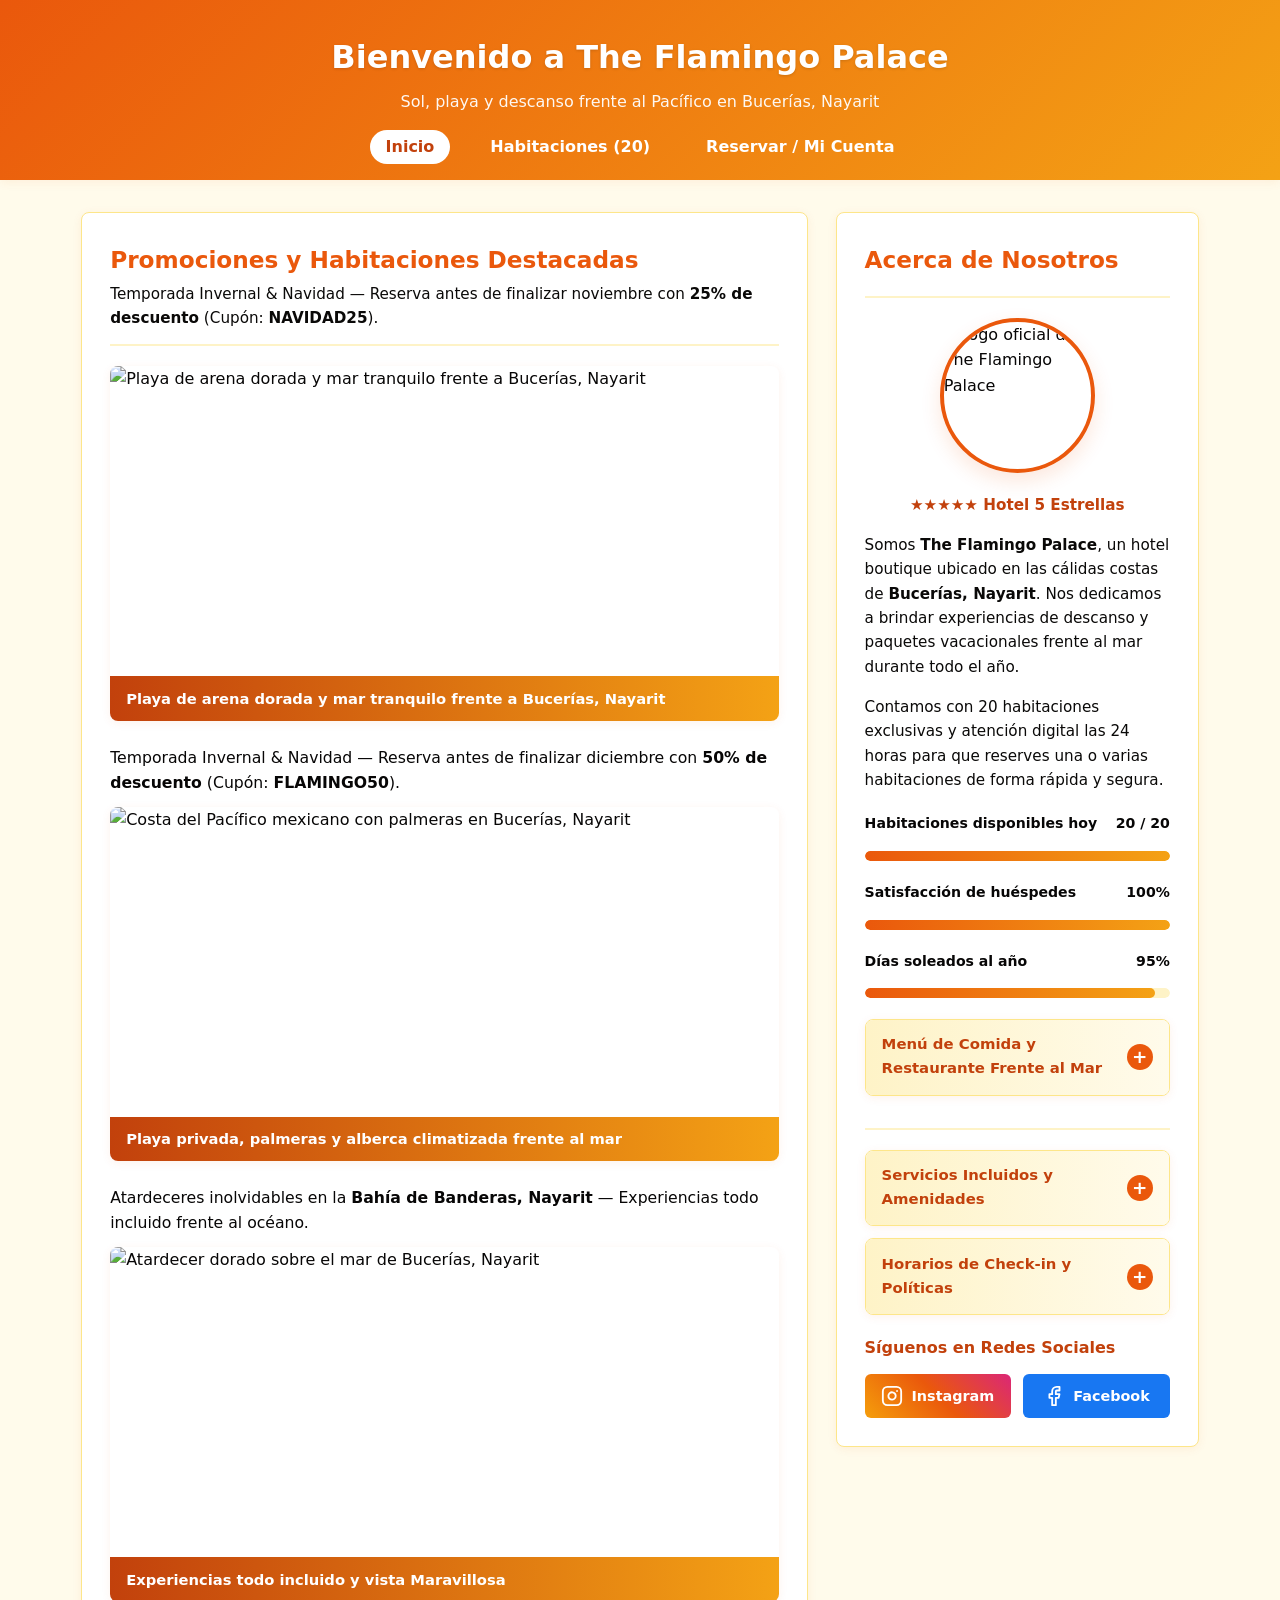
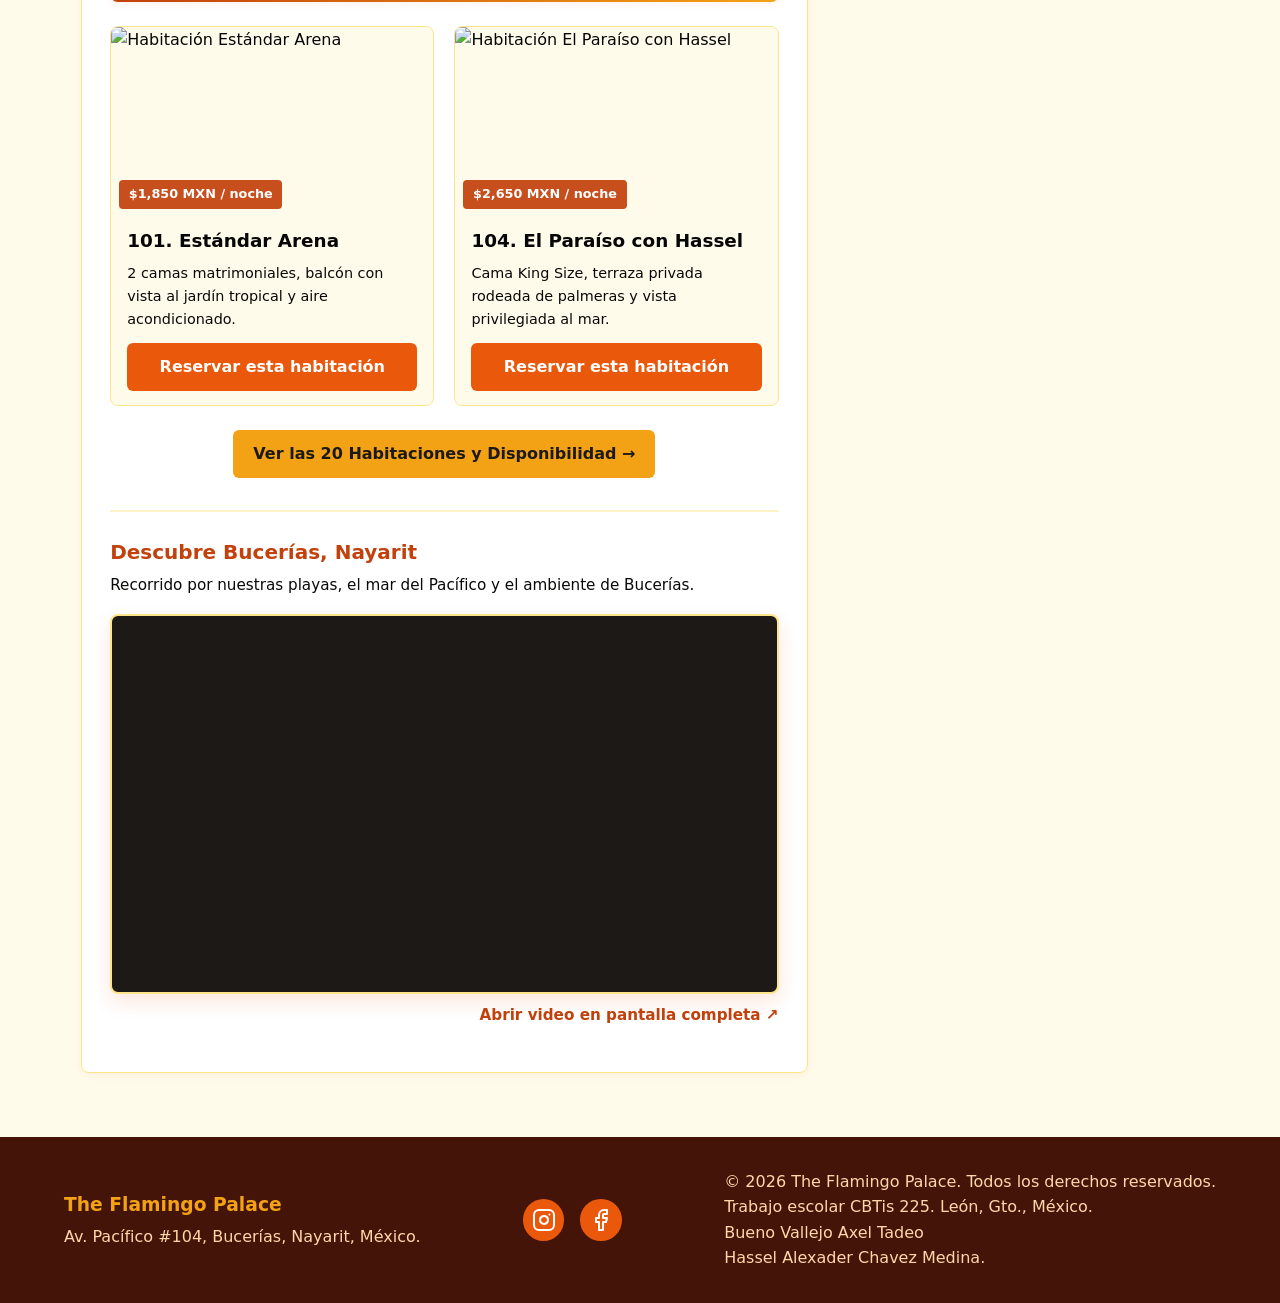
==== commit deffc670: "Add files via upload" ====
--- a/index.html
+++ b/index.html
@@ -1,232 +1,241 @@
-<!DOCTYPE html> <!-- Indica al navegador que el documento usa HTML5 -->
-<html lang="es"> <!-- Etiqueta raíz del documento con idioma español -->
-<head> <!-- Cabecera con metadatos, título y enlaces a estilos -->
-    <meta charset="UTF-8"> <!-- Permite usar acentos, la ñ y caracteres especiales -->
-    <meta name="viewport" content="width=device-width, initial-scale=1.0"> <!-- Adapta el diseño a pantallas de celulares y tabletas -->
-    <meta name="description" content="The Flamingo Palace - Resort frente al mar en Bucerías, Nayarit. Disfruta del sol, la playa y nuestras promociones de temporada."> <!-- Descripción breve del sitio para buscadores -->
-    <title>The Flamingo Palace | Inicio</title> <!-- Título que se muestra en la pestaña del navegador -->
-    <link rel="stylesheet" href="styles.css"> <!-- Conecta el archivo externo de estilos CSS -->
+<!DOCTYPE html> <!-- Indica al navegador que el documento utiliza el estándar HTML5 -->
+<html lang="es"> <!-- Define la raíz del documento y establece el idioma principal en español -->
+<head> <!-- Cabecera técnica con codificación, escalado móvil, SEO, título y hoja de estilos -->
+    <meta charset="UTF-8"> <!-- Codificación UTF-8 para renderizar correctamente tildes, la letra ñ y símbolos -->
+    <meta name="viewport" content="width=device-width, initial-scale=1.0"> <!-- Configura el ancho adaptable para que se active el diseño móvil y el menú hamburguesa -->
+    <meta name="description" content="The Flamingo Palace - Resort frente al mar en Bucerías, Nayarit. Disfruta del sol, la playa y nuestras promociones de temporada."> <!-- Metadescripción para motores de búsqueda y vistas previas -->
+    <title>The Flamingo Palace | Inicio</title> <!-- Título de la pestaña del navegador en la página principal -->
+    <link rel="stylesheet" href="styles.css"> <!-- Vincula la hoja de estilos externa que controla colores, cuadrículas y responsividad -->
 </head> <!-- Cierra la cabecera del documento -->
-<body> <!-- Inicia el contenido visible de la página web -->
-    <!-- Encabezado principal del sitio -->
-    <header class="site-header"> <!-- Contenedor superior con marca y menú -->
-        <section class="header-brand"> <!-- Agrupa el título y eslogan del hotel -->
-            <h1>Bienvenido a The Flamingo Palace</h1> <!-- Título principal de la página -->
-            <p>Sol, playa y descanso frente al Pacífico en Bucerías, Nayarit</p> <!-- Subtítulo descriptivo del resort -->
-        </section> <!-- Cierra la sección de marca -->
-
-        <button type="button" class="menu-toggle" id="menu-toggle" aria-label="Abrir menú de navegación" aria-expanded="false"> <!-- Botón para abrir el menú en celulares -->
-            ☰ Menú <!-- Ícono y texto del botón móvil -->
-        </button> <!-- Cierra el botón del menú -->
-
-        <nav aria-label="Navegación principal" id="nav-drawer"> <!-- Contenedor de la barra de navegación -->
-            <ul class="nav-links" id="nav-links"> <!-- Lista de enlaces principales del sitio -->
-                <li class="nav-close-item"> <!-- Elemento de lista para el botón de cerrar -->
-                    <button type="button" class="menu-close" id="menu-close" aria-label="Cerrar menú">✕</button> <!-- Botón para cerrar el menú en móvil -->
-                </li> <!-- Cierra el elemento del botón -->
-                <li><a href="index.html" class="active">Inicio</a></li> <!-- Enlace a la página de inicio (página actual) -->
-                <li><a href="servicios.html">Habitaciones (20)</a></li> <!-- Enlace al catálogo de las 20 habitaciones -->
-                <li><a href="contacto.html">Reservar / Mi Cuenta</a></li> <!-- Enlace al formulario de reservación y consulta -->
-            </ul> <!-- Cierra la lista de enlaces -->
+<body> <!-- Inicia el cuerpo visible de la aplicación web -->
+    <!-- Encabezado principal del sitio con identidad de marca y navegación responsiva -->
+    <header class="site-header"> <!-- Contenedor superior compartido del sitio -->
+        <section class="header-brand"> <!-- Agrupa el título principal y el subtítulo descriptivo del resort -->
+            <h1>Bienvenido a The Flamingo Palace</h1> <!-- Encabezado principal de bienvenida -->
+            <p>Sol, playa y descanso frente al Pacífico en Bucerías, Nayarit</p> <!-- Subtítulo original de ubicación y ambiente -->
+        </section> <!-- Cierra el bloque de marca del encabezado -->
+
+        <!-- Botón hamburguesa visible en pantallas pequeñas (controlado desde main.js y styles.css) -->
+        <button type="button" class="menu-toggle" id="menu-toggle" aria-label="Abrir menú de navegación" aria-expanded="false"> <!-- Dispara la apertura del menú lateral en celular -->
+            ☰ <!-- Ícono de tres líneas horizontales para el menú móvil -->
+        </button> <!-- Cierra el botón de apertura del menú -->
+
+        <!-- Menú principal de navegación entre las vistas del sistema -->
+        <nav aria-label="Navegación principal" id="nav-drawer"> <!-- Contenedor semántico de navegación -->
+            <ul class="nav-links" id="nav-links"> <!-- Lista de rutas principales del hotel -->
+                <li class="nav-close-item"> <!-- Contenedor del botón para cerrar el menú en dispositivos móviles -->
+                    <button type="button" class="menu-close" id="menu-close" aria-label="Cerrar menú">✕</button> <!-- Cierra el menú desplegable en móvil -->
+                </li> <!-- Cierra el ítem del botón cerrar -->
+                <li><a href="index.html" class="active">Inicio</a></li> <!-- Enlace a la página de inicio -->
+                <li><a href="servicios.html">Habitaciones (20)</a></li> <!-- Enlace al catálogo completo de las 20 habitaciones -->
+                <li><a href="contacto.html">Reservar / Mi Cuenta</a></li> <!-- Enlace al formulario de reserva y consulta de huésped -->
+            </ul> <!-- Cierra la lista de navegación -->
         </nav> <!-- Cierra la barra de navegación -->
     </header> <!-- Cierra el encabezado principal -->
 
-    <!-- Contenido principal de la página -->
-    <main class="container layout-dos-columnas"> <!-- Contenedor principal organizado en dos columnas -->
-        <!-- Columna izquierda con promociones y habitaciones -->
-        <section class="panel-card" aria-labelledby="destacados-heading"> <!-- Tarjeta principal de promociones y destacados -->
-            <header class="panel-header"> <!-- Encabezado de esta sección -->
-                <h2 id="destacados-heading">Promociones y Habitaciones Destacadas</h2> <!-- Subtítulo de la sección -->
-                <p>Temporada Invernal &amp; Navidad — Reserva antes de finalizar noviembre con <strong>25% de descuento</strong> (Cupón: <strong>NAVIDAD25</strong>).</p> <!-- Texto de promoción con cupón NAVIDAD25 -->
-            </header> <!-- Cierra el encabezado de la sección -->
-
-            <!-- Primera imagen promocional -->
-            <figure class="featured-banner"> <!-- Contenedor de imagen con pie de foto -->
-                <img src="https://tse3.mm.bing.net/th/id/OIP.7QppByLeYS29vk2rAnlYqgHaE8?r=0&rs=1&pid=ImgDetMain&o=7&rm=3" alt="Playa de arena dorada y mar tranquilo frente a Bucerías, Nayarit"> <!-- Imagen de la playa de Bucerías -->
-                <figcaption>Playa de arena dorada y mar tranquilo frente a Bucerías, Nayarit</figcaption> <!-- Descripción debajo de la primera imagen -->
-            </figure> <!-- Cierra el contenedor de la primera imagen -->
-
-            <p class="promo-texto">Temporada Invernal &amp; Navidad — Reserva antes de finalizar diciembre con <strong>50% de descuento</strong> (Cupón: <strong>FLAMINGO50</strong>).</p> <!-- Texto de promoción con cupón FLAMINGO50 -->
-
-            <!-- Segunda imagen promocional -->
-            <figure class="featured-banner"> <!-- Contenedor de la segunda imagen -->
-                <img src="https://st3.depositphotos.com/4173781/16406/i/600/depositphotos_164065102-stock-photo-santa-claus-on-the-beach.jpg" alt="Costa del Pacífico mexicano con palmeras en Bucerías, Nayarit"> <!-- Imagen temática navideña en la playa -->
-                <figcaption>Playa privada, palmeras y alberca climatizada frente al mar</figcaption> <!-- Descripción debajo de la segunda imagen -->
-            </figure> <!-- Cierra el contenedor de la segunda imagen -->
-
-            <p class="promo-texto">Atardeceres inolvidables en la <strong>Bahía de Banderas, Nayarit</strong> — Experiencias todo incluido frente al océano.</p> <!-- Párrafo informativo sobre la ubicación -->
-
-            <!-- Tercera imagen promocional -->
-            <figure class="featured-banner"> <!-- Contenedor de la tercera imagen -->
-                <img src="https://likewhereyouregoing.com/wp-content/uploads/2019/02/bucerias-beach-1.jpg" alt="Atardecer dorado sobre el mar de Bucerías, Nayarit"> <!-- Imagen del atardecer en Bucerías -->
-                <figcaption>Experiencias todo incluido y vista Maravillosa</figcaption> <!-- Descripción debajo de la tercera imagen -->
-            </figure> <!-- Cierra el contenedor de la tercera imagen -->
-
-            <!-- Cuadrícula de habitaciones destacadas -->
-            <section class="grid-catalogo-mini" aria-label="Habitaciones destacadas"> <!-- Sección que agrupa las tarjetas de habitaciones -->
-                <article class="card"> <!-- Tarjeta de la primera habitación destacada -->
-                    <figure> <!-- Contenedor de foto y precio -->
-                        <img src="https://i.pinimg.com/736x/11/a8/63/11a86398598736e4281122c8b12acd26.jpg" alt="Habitación Estándar Arena"> <!-- Foto de la habitación 101 -->
-                        <figcaption>$1,850 MXN / noche</figcaption> <!-- Precio por noche de la habitación -->
-                    </figure> <!-- Cierra el contenedor de foto -->
-                    <h3>101. Estándar Arena</h3> <!-- Nombre de la habitación -->
-                    <p>2 camas matrimoniales, balcón con vista al jardín tropical y aire acondicionado.</p> <!-- Descripción breve de comodidades -->
-                    <a href="contacto.html?hab=101_estandar_arena#formulario" class="btn-primary">Reservar esta habitación</a> <!-- Botón que lleva al formulario preseleccionando esta habitación -->
+    <!-- Contenido principal organizado en dos columnas: promociones/destacados y barra lateral -->
+    <main class="container layout-dos-columnas"> <!-- Contenedor principal con diseño de dos columnas en escritorio -->
+        <!-- Columna izquierda: promociones de temporada, galerías, habitaciones destacadas y video -->
+        <section class="panel-card" aria-labelledby="destacados-heading"> <!-- Tarjeta principal de contenido promocional -->
+            <header class="panel-header"> <!-- Encabezado de la sección de promociones -->
+                <h2 id="destacados-heading">Promociones y Habitaciones Destacadas</h2> <!-- Subtítulo principal de la columna izquierda -->
+                <p>Temporada Invernal &amp; Navidad — Reserva antes de finalizar noviembre con <strong>25% de descuento</strong> (Cupón: <strong>NAVIDAD25</strong>).</p> <!-- Promoción de noviembre con código NAVIDAD25 -->
+            </header> <!-- Cierra el encabezado de promociones -->
+
+            <!-- Primera imagen promocional de la playa -->
+            <figure class="featured-banner"> <!-- Contenedor de fotografía con pie descriptivo -->
+                <img src="https://tse3.mm.bing.net/th/id/OIP.7QppByLeYS29vk2rAnlYqgHaE8?r=0&rs=1&pid=ImgDetMain&o=7&rm=3" alt="Playa de arena dorada y mar tranquilo frente a Bucerías, Nayarit"> <!-- Fotografía de la playa en Bucerías -->
+                <figcaption>Playa de arena dorada y mar tranquilo frente a Bucerías, Nayarit</figcaption> <!-- Pie de foto de la primera imagen -->
+            </figure> <!-- Cierra la primera figura promocional -->
+
+            <p class="promo-texto">Temporada Invernal &amp; Navidad — Reserva antes de finalizar diciembre con <strong>50% de descuento</strong> (Cupón: <strong>FLAMINGO50</strong>).</p> <!-- Promoción de diciembre con código FLAMINGO50 -->
+
+            <!-- Segunda imagen promocional de costa y temporada -->
+            <figure class="featured-banner"> <!-- Contenedor de la segunda fotografía promocional -->
+                <img src="https://st3.depositphotos.com/4173781/16406/i/600/depositphotos_164065102-stock-photo-santa-claus-on-the-beach.jpg" alt="Costa del Pacífico mexicano con palmeras en Bucerías, Nayarit"> <!-- Imagen temática de temporada en la playa -->
+                <figcaption>Playa privada, palmeras y alberca climatizada frente al mar</figcaption> <!-- Pie de foto de la segunda imagen -->
+            </figure> <!-- Cierra la segunda figura promocional -->
+
+            <p class="promo-texto">Atardeceres inolvidables en la <strong>Bahía de Banderas, Nayarit</strong> — Experiencias todo incluido frente al océano.</p> <!-- Texto informativo sobre la ubicación en Bahía de Banderas -->
+
+            <!-- Tercera imagen promocional de atardecer -->
+            <figure class="featured-banner"> <!-- Contenedor de la tercera fotografía promocional -->
+                <img src="https://likewhereyouregoing.com/wp-content/uploads/2019/02/bucerias-beach-1.jpg" alt="Atardecer dorado sobre el mar de Bucerías, Nayarit"> <!-- Fotografía del atardecer en el Pacífico -->
+                <figcaption>Experiencias todo incluido y vista Maravillosa</figcaption> <!-- Pie de foto de la tercera imagen -->
+            </figure> <!-- Cierra la tercera figura promocional -->
+
+            <!-- Cuadrícula de habitaciones destacadas con acceso directo a la preselección en contacto.html -->
+            <section class="grid-catalogo-mini" aria-label="Habitaciones destacadas"> <!-- Grid de tarjetas destacadas -->
+                <article class="card"> <!-- Tarjeta de la habitación 101 -->
+                    <figure> <!-- Fotografía y tarifa nocturna -->
+                        <img src="https://i.pinimg.com/736x/11/a8/63/11a86398598736e4281122c8b12acd26.jpg" alt="Habitación Estándar Arena"> <!-- Imagen de la habitación 101 -->
+                        <figcaption>$1,850 MXN / noche</figcaption> <!-- Precio por noche de la habitación 101 -->
+                    </figure> <!-- Cierra la figura de la habitación 101 -->
+                    <h3>101. Estándar Arena</h3> <!-- Título de la habitación 101 -->
+                    <p>2 camas matrimoniales, balcón con vista al jardín tropical y aire acondicionado.</p> <!-- Resumen de amenidades de la 101 -->
+                    <a href="contacto.html?hab=101_estandar_arena#formulario" class="btn-primary">Reservar esta habitación</a> <!-- Redirige al formulario marcando la habitación 101 -->
                 </article> <!-- Cierra la tarjeta de la habitación 101 -->
 
-                <article class="card"> <!-- Tarjeta de la segunda habitación destacada -->
-                    <figure> <!-- Contenedor de foto y precio -->
-                        <img src="https://www.temptationresortcancun.com/images/slides/slide-90.jpg" alt="Habitación El Paraíso con Hassel"> <!-- Foto de la habitación 104 -->
-                        <figcaption>$2,650 MXN / noche</figcaption> <!-- Precio por noche de la habitación -->
-                    </figure> <!-- Cierra el contenedor de foto -->
-                    <h3>104. El Paraíso con Hassel</h3> <!-- Nombre de la habitación -->
-                    <p>Cama King Size, terraza privada rodeada de palmeras y vista privilegiada al mar.</p> <!-- Descripción breve de comodidades -->
-                    <a href="contacto.html?hab=104_el_paraiso_hassel#formulario" class="btn-primary">Reservar esta habitación</a> <!-- Botón que lleva al formulario preseleccionando esta suite -->
+                <article class="card"> <!-- Tarjeta de la habitación 104 -->
+                    <figure> <!-- Fotografía y tarifa nocturna -->
+                        <img src="https://www.temptationresortcancun.com/images/slides/slide-90.jpg" alt="Habitación El Paraíso con Hassel"> <!-- Imagen de la habitación 104 -->
+                        <figcaption>$2,650 MXN / noche</figcaption> <!-- Precio por noche de la habitación 104 -->
+                    </figure> <!-- Cierra la figura de la habitación 104 -->
+                    <h3>104. El Paraíso con Hassel</h3> <!-- Título de la habitación 104 -->
+                    <p>Cama King Size, terraza privada rodeada de palmeras y vista privilegiada al mar.</p> <!-- Resumen de amenidades de la 104 -->
+                    <a href="contacto.html?hab=104_el_paraiso_hassel#formulario" class="btn-primary">Reservar esta habitación</a> <!-- Redirige al formulario marcando la habitación 104 -->
                 </article> <!-- Cierra la tarjeta de la habitación 104 -->
-            </section> <!-- Cierra la cuadrícula de habitaciones -->
-
-            <footer class="panel-footer-action"> <!-- Pie de sección con botón hacia el catálogo -->
-                <a href="servicios.html" class="btn-secondary">Ver las 20 Habitaciones y Disponibilidad &rarr;</a> <!-- Enlace para ver todas las habitaciones -->
-            </footer> <!-- Cierra el pie de sección -->
-
-            <!-- Sección de video turístico -->
-            <section class="video-section" aria-labelledby="video-bucerias-heading"> <!-- Contenedor del video de Bucerías -->
+            </section> <!-- Cierra la cuadrícula de habitaciones destacadas -->
+
+            <!-- Enlace al catálogo completo de 20 habitaciones en servicios.html -->
+            <footer class="panel-footer-action"> <!-- Pie de acción de la columna principal -->
+                <a href="servicios.html" class="btn-secondary">Ver las 20 Habitaciones y Disponibilidad &rarr;</a> <!-- Navega al catálogo general -->
+            </footer> <!-- Cierra el pie de acción -->
+
+            <!-- Sección multimedia con video turístico de Bucerías -->
+            <section class="video-section" aria-labelledby="video-bucerias-heading"> <!-- Bloque de video turístico -->
                 <h3 id="video-bucerias-heading">Descubre Bucerías, Nayarit</h3> <!-- Título de la sección de video -->
-                <p>Recorrido por nuestras playas, el mar del Pacífico y el ambiente de Bucerías.</p> <!-- Texto introductorio al video -->
-                <div class="video-responsive-wrapper"> <!-- Caja adaptable para que el video se ajuste a móviles -->
-                    <!-- Marco incrustado que carga el video externo -->
+                <p>Recorrido por nuestras playas, el mar del Pacífico y el ambiente de Bucerías.</p> <!-- Descripción del video -->
+                <div class="video-responsive-wrapper"> <!-- Contenedor adaptable para mantener relación de aspecto en móvil -->
+                    <!-- Marco incrustado del recorrido turístico -->
                     <iframe
                         src="https://www.bing.com/videos/riverview/relatedvideo?q=video+de+bucerias+narait&&mid=5F752FE52CD925ADD2D65F752FE52CD925ADD2D6&churl=https%3a%2f%2fwww.youtube.com%2fchannel%2fUCrhD1O9fIp9zSG4jtYqlkog&mmscn=stvo&FORM=VRDGAR"
                         title="Video turístico de Bucerías, Nayarit"
                         allowfullscreen
                         loading="lazy">
-                    </iframe> <!-- Cierra el marco del video -->
-                </div> <!-- Cierra el contenedor adaptable del video -->
-                <p class="video-link-externo"> <!-- Párrafo con enlace directo al video -->
-                    <a href="https://www.bing.com/videos/riverview/relatedvideo?q=video+de+bucerias+narait&&mid=5F752FE52CD925ADD2D65F752FE52CD925ADD2D6&churl=https%3a%2f%2fwww.youtube.com%2fchannel%2fUCrhD1O9fIp9zSG4jtYqlkog&mmscn=stvo&FORM=VRDGAR" target="_blank" rel="noopener noreferrer"> <!-- Abre el video en una pestaña nueva -->
-                        Abrir video en pantalla completa &nearr; <!-- Texto del enlace externo -->
-                    </a> <!-- Cierra el enlace -->
-                </p> <!-- Cierra el párrafo -->
+                    </iframe> <!-- Cierra el iframe turístico -->
+                </div> <!-- Cierra el contenedor adaptable -->
+                <p class="video-link-externo"> <!-- Enlace alternativo para abrir el video en nueva pestaña -->
+                    <a href="https://www.bing.com/videos/riverview/relatedvideo?q=video+de+bucerias+narait&&mid=5F752FE52CD925ADD2D65F752FE52CD925ADD2D6&churl=https%3a%2f%2fwww.youtube.com%2fchannel%2fUCrhD1O9fIp9zSG4jtYqlkog&mmscn=stvo&FORM=VRDGAR" target="_blank" rel="noopener noreferrer"> <!-- Abre el video externo en pestaña aparte -->
+                        Abrir video en pantalla completa &nearr; <!-- Etiqueta del enlace externo -->
+                    </a> <!-- Cierra el enlace externo -->
+                </p> <!-- Cierra el párrafo del enlace -->
             </section> <!-- Cierra la sección de video -->
         </section> <!-- Cierra la columna izquierda -->
 
-        <!-- Columna derecha con información del hotel y redes -->
-        <aside class="panel-card sidebar-about" aria-labelledby="about-heading"> <!-- Barra lateral con información institucional -->
+        <!-- Columna derecha: logotipo oficial, categoría 5 estrellas, métricas en vivo, acordeones y redes -->
+        <aside class="panel-card sidebar-about" aria-labelledby="about-heading"> <!-- Barra lateral institucional del hotel -->
             <header class="panel-header"> <!-- Encabezado de la barra lateral -->
                 <h2 id="about-heading">Acerca de Nosotros</h2> <!-- Título de la sección lateral -->
-            </header> <!-- Cierra el encabezado -->
-
-            <!-- Contenedor del logotipo circular -->
-            <figure class="logo-circular-wrapper"> <!-- Centra y enmarca el logotipo -->
-                <img src="https://i.ibb.co/FbTkwz5N/IMAGEN.jpg" alt="Logo oficial de The Flamingo Palace" class="logo-circular"> <!-- Imagen del logotipo oficial del hotel -->
-            </figure> <!-- Cierra el contenedor del logo -->
-
-            <p>Somos <strong>The Flamingo Palace</strong>, un hotel boutique ubicado en las cálidas costas de <strong>Bucerías, Nayarit</strong>. Nos dedicamos a brindar experiencias de descanso y paquetes vacacionales frente al mar durante todo el año.</p> <!-- Párrafo de presentación del hotel -->
-            <p>Contamos con 20 habitaciones exclusivas y atención digital las 24 horas para que reserves una o varias habitaciones de forma rápida y segura.</p> <!-- Párrafo sobre capacidad y servicio -->
-
-            <section class="stats-list" aria-label="Indicadores del hotel"> <!-- Sección de barras de estadísticas en vivo -->
-                <article class="stat-item"> <!-- Indicador de habitaciones libres -->
-                    <header class="stat-label"> <!-- Etiqueta superior del indicador -->
-                        <span>Habitaciones disponibles hoy</span> <!-- Texto descriptivo -->
-                        <span id="contador-libres-inicio">20 / 20</span> <!-- Contador que JavaScript actualiza desde Firebase -->
-                    </header> <!-- Cierra la etiqueta -->
-                    <progress id="barra-disponibilidad" value="20" max="20">20</progress> <!-- Barra visual de disponibilidad en tiempo real -->
-                </article> <!-- Cierra el indicador de habitaciones -->
-
-                <article class="stat-item"> <!-- Indicador de satisfacción -->
-                    <header class="stat-label"> <!-- Etiqueta del indicador -->
-                        <span>Satisfacción de huéspedes</span> <!-- Texto descriptivo -->
-                        <span>100%</span> <!-- Porcentaje mostrado -->
-                    </header> <!-- Cierra la etiqueta -->
-                    <progress value="100" max="100">100%</progress> <!-- Barra de progreso al 100% -->
+            </header> <!-- Cierra el encabezado lateral -->
+
+            <!-- Logotipo circular oficial ubicado en la sección lateral -->
+            <figure class="logo-circular-wrapper"> <!-- Centra y enmarca el logotipo circular -->
+                <img src="https://i.ibb.co/FbTkwz5N/IMAGEN.jpg" alt="Logo oficial de The Flamingo Palace" class="logo-circular"> <!-- Imagen del logotipo del hotel -->
+            </figure> <!-- Cierra el contenedor del logotipo -->
+
+            <!-- Distintivo de 5 estrellas ubicado justo debajo del logotipo, en la sección lateral -->
+            <p style="text-align: center; font-weight: 700; color: #c2410c;">★★★★★ Hotel 5 Estrellas</p> <!-- Indica la categoría de 5 estrellas junto al logo -->
+
+            <p>Somos <strong>The Flamingo Palace</strong>, un hotel boutique ubicado en las cálidas costas de <strong>Bucerías, Nayarit</strong>. Nos dedicamos a brindar experiencias de descanso y paquetes vacacionales frente al mar durante todo el año.</p> <!-- Descripción general del resort -->
+            <p>Contamos con 20 habitaciones exclusivas y atención digital las 24 horas para que reserves una o varias habitaciones de forma rápida y segura.</p> <!-- Detalle de capacidad y disponibilidad -->
+
+            <!-- Indicadores y barras de progreso sincronizadas en tiempo real con Firebase desde main.js -->
+            <section class="stats-list" aria-label="Indicadores del hotel"> <!-- Contenedor de indicadores operativos -->
+                <article class="stat-item"> <!-- Contador de habitaciones disponibles en tiempo real -->
+                    <header class="stat-label"> <!-- Etiqueta superior con título y contador numérico -->
+                        <span>Habitaciones disponibles hoy</span> <!-- Etiqueta descriptiva -->
+                        <span id="contador-libres-inicio">20 / 20</span> <!-- Actualizado dinámicamente por onSnapshot en main.js -->
+                    </header> <!-- Cierra la cabecera del indicador -->
+                    <progress id="barra-disponibilidad" value="20" max="20">20</progress> <!-- Barra visual de disponibilidad -->
+                </article> <!-- Cierra el indicador de habitaciones disponibles -->
+
+                <article class="stat-item"> <!-- Indicador de satisfacción de huéspedes -->
+                    <header class="stat-label"> <!-- Etiqueta con porcentaje de satisfacción -->
+                        <span>Satisfacción de huéspedes</span> <!-- Título del indicador -->
+                        <span>100%</span> <!-- Valor porcentual -->
+                    </header> <!-- Cierra la cabecera del indicador -->
+                    <progress value="100" max="100">100%</progress> <!-- Barra al 100% -->
                 </article> <!-- Cierra el indicador de satisfacción -->
 
-                <article class="stat-item"> <!-- Indicador de clima -->
-                    <header class="stat-label"> <!-- Etiqueta del indicador -->
-                        <span>Días soleados al año</span> <!-- Texto descriptivo -->
-                        <span>95%</span> <!-- Porcentaje mostrado -->
-                    </header> <!-- Cierra la etiqueta -->
-                    <progress value="95" max="100">95%</progress> <!-- Barra de progreso al 95% -->
+                <article class="stat-item"> <!-- Indicador de días soleados al año -->
+                    <header class="stat-label"> <!-- Etiqueta con porcentaje climático -->
+                        <span>Días soleados al año</span> <!-- Título del indicador -->
+                        <span>95%</span> <!-- Valor porcentual -->
+                    </header> <!-- Cierra la cabecera del indicador -->
+                    <progress value="95" max="100">95%</progress> <!-- Barra al 95% -->
                 </article> <!-- Cierra el indicador de clima -->
 
-                <!-- Primer acordeón desplegable -->
-                <details class="acordeon-info"> <!-- Caja desplegable para el menú del restaurante -->
-                    <summary>Menú de Comida y Restaurante Frente al Mar</summary> <!-- Título visible en el que se hace clic -->
-                    <div class="acordeon-contenido"> <!-- Contenido oculto que se despliega al abrir -->
-                        <p><strong>Desayuno Buffet (7:30 AM – 11:30 AM):</strong> Chilaquiles nayaritas, fruta tropical, hot cakes, huevos al gusto y café de olla.</p> <!-- Horario y platillos de desayuno -->
-                        <p><strong>Comida y Cena (1:00 PM – 10:30 PM):</strong> Ceviche de camarón, pescado zarandeado, aguachile, cortes a la parrilla y menú infantil.</p> <!-- Horario y platillos de comida/cena -->
-                    </div> <!-- Cierra el contenido desplegable -->
-                </details> <!-- Cierra el primer acordeón -->
-            </section> <!-- Cierra la sección de estadísticas -->
-        
-            <section class="social-box" aria-label="Información adicional y redes sociales"> <!-- Sección de políticas y botones sociales -->
-                <!-- Segundo acordeón desplegable -->
-                <details class="acordeon-info"> <!-- Caja desplegable para servicios incluidos -->
-                    <summary>Servicios Incluidos y Amenidades</summary> <!-- Título visible del acordeón -->
-                    <div class="acordeon-contenido"> <!-- Contenido oculto -->
-                        <p>Alberca climatizada frente al mar, Wi-Fi de alta velocidad, estacionamiento privado, club de playa y atención personalizada 24/7.</p> <!-- Lista de amenidades incluidas -->
-                    </div> <!-- Cierra el contenido -->
-                </details> <!-- Cierra el segundo acordeón -->
-
-                <!-- Tercer acordeón desplegable -->
-                <details class="acordeon-info"> <!-- Caja desplegable para horarios y cancelaciones -->
-                    <summary>Horarios de Check-in y Políticas</summary> <!-- Título visible del acordeón -->
-                    <div class="acordeon-contenido"> <!-- Contenido oculto -->
-                        <p><strong>Check-in:</strong> 3:00 PM | <strong>Check-out (Fecha límite):</strong> 12:00 PM. Puedes cancelar tu reservación con tu usuario y contraseña.</p> <!-- Detalles de entrada, salida y cancelación -->
-                    </div> <!-- Cierra el contenido -->
-                </details> <!-- Cierra el tercer acordeón -->
-                
-                <h3 style="margin-top: 1.25rem;">Síguenos en Redes Sociales</h3> <!-- Subtítulo para los botones de redes -->
-                <nav class="social-links"> <!-- Contenedor de botones de redes sociales -->
-                    <a href="https://www.instagram.com/theflamingopalace/" target="_blank" rel="noopener noreferrer" class="social-btn instagram" aria-label="Visitar Instagram de The Flamingo Palace"> <!-- Botón con enlace a Instagram -->
-                        <svg width="22" height="22" viewBox="0 0 24 24" fill="none" stroke="currentColor" stroke-width="2" stroke-linecap="round" stroke-linejoin="round" aria-hidden="true"> <!-- Ícono vectorial de Instagram -->
-                            <rect x="2" y="2" width="20" height="20" rx="5" ry="5"></rect> <!-- Marco cuadrado redondeado del ícono -->
-                            <path d="M16 11.37A4 4 0 1 1 12.63 8 4 4 0 0 1 16 11.37z"></path> <!-- Lente circular central del ícono -->
-                            <line x1="17.5" y1="6.5" x2="17.51" y2="6.5"></line> <!-- Punto del flash del ícono -->
-                        </svg> <!-- Cierra el ícono SVG -->
-                        <span>Instagram</span> <!-- Texto del botón -->
-                    </a> <!-- Cierra el enlace de Instagram -->
-                    <a href="https://www.facebook.com/profile.php?id=61573417950971&sk=about&locale=es_LA" target="_blank" rel="noopener noreferrer" class="social-btn facebook" aria-label="Visitar Facebook de The Flamingo Palace"> <!-- Botón con enlace a Facebook -->
-                        <svg width="22" height="22" viewBox="0 0 24 24" fill="none" stroke="currentColor" stroke-width="2" stroke-linecap="round" stroke-linejoin="round" aria-hidden="true"> <!-- Ícono vectorial de Facebook -->
-                            <path d="M18 2h-3a5 5 0 0 0-5 5v3H7v4h3v8h4v-8h3l1-4h-4V7a1 1 0 0 1 1-1h3z"></path> <!-- Trazo de la letra f de Facebook -->
-                        </svg> <!-- Cierra el ícono SVG -->
-                        <span>Facebook</span> <!-- Texto del botón -->
-                    </a> <!-- Cierra el enlace de Facebook -->
-                </nav> <!-- Cierra la navegación social -->
-            </section> <!-- Cierra la caja social -->
-        </aside> <!-- Cierra la columna derecha -->
+                <!-- Acordeón desplegable 1: horarios y platillos del restaurante -->
+                <details class="acordeon-info"> <!-- Elemento nativo desplegable del menú del restaurante -->
+                    <summary>Menú de Comida y Restaurante Frente al Mar</summary> <!-- Encabezado visible para expandir/contraer -->
+                    <div class="acordeon-contenido"> <!-- Contenido detallado del restaurante -->
+                        <p><strong>Desayuno Buffet (7:30 AM – 11:30 AM):</strong> Chilaquiles nayaritas, fruta tropical, hot cakes, huevos al gusto y café de olla.</p> <!-- Opciones de desayuno -->
+                        <p><strong>Comida y Cena (1:00 PM – 10:30 PM):</strong> Ceviche de camarón, pescado zarandeado, aguachile, cortes a la parrilla y menú infantil.</p> <!-- Opciones de comida y cena -->
+                    </div> <!-- Cierra el contenido del acordeón 1 -->
+                </details> <!-- Cierra el acordeón 1 -->
+            </section> <!-- Cierra la sección de estadísticas y acordeón principal -->
+
+            <!-- Acordeones complementarios y enlaces a redes sociales del hotel -->
+            <section class="social-box" aria-label="Información adicional y redes sociales"> <!-- Contenedor de información extra y redes -->
+                <!-- Acordeón desplegable 2: servicios y amenidades incluidas -->
+                <details class="acordeon-info"> <!-- Elemento desplegable de amenidades -->
+                    <summary>Servicios Incluidos y Amenidades</summary> <!-- Encabezado del acordeón de amenidades -->
+                    <div class="acordeon-contenido"> <!-- Detalle de amenidades incluidas -->
+                        <p>Alberca climatizada frente al mar, Wi-Fi de alta velocidad, estacionamiento privado, club de playa y atención personalizada 24/7.</p> <!-- Lista de servicios incluidos -->
+                    </div> <!-- Cierra el contenido del acordeón 2 -->
+                </details> <!-- Cierra el acordeón 2 -->
+
+                <!-- Acordeón desplegable 3: horarios de entrada, salida y cancelación -->
+                <details class="acordeon-info"> <!-- Elemento desplegable de políticas de estancia -->
+                    <summary>Horarios de Check-in y Políticas</summary> <!-- Encabezado del acordeón de políticas -->
+                    <div class="acordeon-contenido"> <!-- Horarios y reglas de cancelación -->
+                        <p><strong>Check-in:</strong> 3:00 PM | <strong>Check-out (Fecha límite):</strong> 12:00 PM. Puedes cancelar tu reservación con tu usuario y contraseña.</p> <!-- Información de check-in y check-out -->
+                    </div> <!-- Cierra el contenido del acordeón 3 -->
+                </details> <!-- Cierra el acordeón 3 -->
+
+                <h3 style="margin-top: 1.25rem;">Síguenos en Redes Sociales</h3> <!-- Subtítulo para botones sociales -->
+                <nav class="social-links"> <!-- Contenedor de botones de Instagram y Facebook -->
+                    <a href="https://www.instagram.com/theflamingopalace/" target="_blank" rel="noopener noreferrer" class="social-btn instagram" aria-label="Visitar Instagram de The Flamingo Palace"> <!-- Enlace externo a Instagram -->
+                        <svg width="22" height="22" viewBox="0 0 24 24" fill="none" stroke="currentColor" stroke-width="2" stroke-linecap="round" stroke-linejoin="round" aria-hidden="true"> <!-- Ícono SVG de Instagram -->
+                            <rect x="2" y="2" width="20" height="20" rx="5" ry="5"></rect> <!-- Contorno exterior -->
+                            <path d="M16 11.37A4 4 0 1 1 12.63 8 4 4 0 0 1 16 11.37z"></path> <!-- Círculo central -->
+                            <line x1="17.5" y1="6.5" x2="17.51" y2="6.5"></line> <!-- Destello superior -->
+                        </svg> <!-- Cierra el SVG de Instagram -->
+                        <span>Instagram</span> <!-- Texto visible del botón -->
+                    </a> <!-- Cierra el botón de Instagram -->
+                    <a href="https://www.facebook.com/profile.php?id=61573417950971&sk=about&locale=es_LA" target="_blank" rel="noopener noreferrer" class="social-btn facebook" aria-label="Visitar Facebook de The Flamingo Palace"> <!-- Enlace externo a Facebook -->
+                        <svg width="22" height="22" viewBox="0 0 24 24" fill="none" stroke="currentColor" stroke-width="2" stroke-linecap="round" stroke-linejoin="round" aria-hidden="true"> <!-- Ícono SVG de Facebook -->
+                            <path d="M18 2h-3a5 5 0 0 0-5 5v3H7v4h3v8h4v-8h3l1-4h-4V7a1 1 0 0 1 1-1h3z"></path> <!-- Silueta de la letra f -->
+                        </svg> <!-- Cierra el SVG de Facebook -->
+                        <span>Facebook</span> <!-- Texto visible del botón -->
+                    </a> <!-- Cierra el botón de Facebook -->
+                </nav> <!-- Cierra los botones de redes sociales -->
+            </section> <!-- Cierra la sección de información adicional y redes -->
+        </aside> <!-- Cierra la barra lateral -->
     </main> <!-- Cierra el contenido principal -->
 
-    <!-- Pie de página del sitio -->
-    <footer class="site-footer"> <!-- Contenedor inferior de todo el sitio -->
-        <section> <!-- Columna izquierda del pie de página -->
-            <h3>The Flamingo Palace</h3> <!-- Nombre del hotel -->
-            <p>Av. Pacífico #104, Bucerías, Nayarit, México.</p> <!-- Dirección física del establecimiento -->
-        </section> <!-- Cierra la primera sección del pie -->
-
-        <nav class="footer-social" aria-label="Redes sociales en pie de página"> <!-- Íconos de redes sociales en el pie -->
-            <a href="https://www.instagram.com/theflamingopalace/" target="_blank" rel="noopener noreferrer" aria-label="Instagram"> <!-- Enlace a Instagram en nueva pestaña -->
+    <!-- Pie de página global con dirección, redes y créditos escolares -->
+    <footer class="site-footer"> <!-- Contenedor inferior de la página -->
+        <section> <!-- Columna izquierda: nombre y ubicación del hotel -->
+            <h3>The Flamingo Palace</h3> <!-- Nombre comercial -->
+            <p>Av. Pacífico #104, Bucerías, Nayarit, México.</p> <!-- Dirección física -->
+        </section> <!-- Cierra la columna izquierda del pie -->
+
+        <nav class="footer-social" aria-label="Redes sociales en pie de página"> <!-- Íconos sociales en el footer -->
+            <a href="https://www.instagram.com/theflamingopalace/" target="_blank" rel="noopener noreferrer" aria-label="Instagram"> <!-- Acceso a Instagram -->
                 <svg width="24" height="24" viewBox="0 0 24 24" fill="none" stroke="currentColor" stroke-width="2" stroke-linecap="round" stroke-linejoin="round"> <!-- Ícono SVG de Instagram -->
-                    <rect x="2" y="2" width="20" height="20" rx="5" ry="5"></rect> <!-- Borde de la cámara -->
-                    <path d="M16 11.37A4 4 0 1 1 12.63 8 4 4 0 0 1 16 11.37z"></path> <!-- Círculo interior -->
-                    <line x1="17.5" y1="6.5" x2="17.51" y2="6.5"></line> <!-- Punto superior derecho -->
-                </svg> <!-- Cierra el ícono SVG -->
+                    <rect x="2" y="2" width="20" height="20" rx="5" ry="5"></rect> <!-- Marco del ícono -->
+                    <path d="M16 11.37A4 4 0 1 1 12.63 8 4 4 0 0 1 16 11.37z"></path> <!-- Centro del ícono -->
+                    <line x1="17.5" y1="6.5" x2="17.51" y2="6.5"></line> <!-- Punto superior -->
+                </svg> <!-- Cierra el SVG de Instagram -->
             </a> <!-- Cierra el enlace de Instagram -->
-            <a href="https://www.facebook.com/profile.php?id=61573417950971&sk=about&locale=es_LA" target="_blank" rel="noopener noreferrer" aria-label="Facebook"> <!-- Enlace directo a la página de Facebook del hotel -->
+            <a href="https://www.facebook.com/profile.php?id=61573417950971&sk=about&locale=es_LA" target="_blank" rel="noopener noreferrer" aria-label="Facebook"> <!-- Acceso a Facebook -->
                 <svg width="24" height="24" viewBox="0 0 24 24" fill="none" stroke="currentColor" stroke-width="2" stroke-linecap="round" stroke-linejoin="round"> <!-- Ícono SVG de Facebook -->
-                    <path d="M18 2h-3a5 5 0 0 0-5 5v3H7v4h3v8h4v-8h3l1-4h-4V7a1 1 0 0 1 1-1h3z"></path> <!-- Forma de la f de Facebook -->
-                </svg> <!-- Cierra el ícono SVG -->
+                    <path d="M18 2h-3a5 5 0 0 0-5 5v3H7v4h3v8h4v-8h3l1-4h-4V7a1 1 0 0 1 1-1h3z"></path> <!-- Letra f -->
+                </svg> <!-- Cierra el SVG de Facebook -->
             </a> <!-- Cierra el enlace de Facebook -->
-        </nav> <!-- Cierra los íconos sociales del pie -->
-
-        <section> <!-- Columna derecha del pie de página -->
-            <p>&copy; 2026 The Flamingo Palace. Todos los derechos reservados.</p> <!-- Aviso de derechos de autor -->
-            <p>Trabajo escolar CBTis 225. León, Gto., México.</p>
-            <p>Bueno Vallejo Axel Tadeo</p>
-            <p>Hassel Alexader Chavez Medina.</p> <!-- Créditos académicos del proyecto -->
-        </section> <!-- Cierra la última sección del pie -->
+        </nav> <!-- Cierra la navegación social del pie -->
+
+        <section> <!-- Columna derecha: derechos y autoría del proyecto -->
+            <p>&copy; 2026 The Flamingo Palace. Todos los derechos reservados.</p> <!-- Derechos de autor -->
+            <p>Trabajo escolar CBTis 225. León, Gto., México.</p> <!-- Institución y ciudad -->
+            <p>Bueno Vallejo Axel Tadeo</p> <!-- Integrante 1 -->
+            <p>Hassel Alexader Chavez Medina.</p> <!-- Integrante 2 -->
+        </section> <!-- Cierra la columna derecha del pie -->
     </footer> <!-- Cierra el pie de página -->
 
-    <script type="module" src="main.js"></script> <!-- Carga el archivo JavaScript principal como módulo -->
+    <!-- Script principal en modo módulo ES6 encargado de la pantalla de carga, menú móvil y sincronización con Firestore -->
+    <script type="module" src="main.js"></script> <!-- Carga main.js como módulo -->
 </body> <!-- Cierra el cuerpo de la página -->
 </html> <!-- Cierra el documento HTML -->
--- a/styles.css
+++ b/styles.css
@@ -656,4 +656,12 @@
   body * { visibility: hidden; } /* Oculta toda la página al imprimir */
     #area-impresion-ticket, #area-impresion-ticket * { visibility: visible; } /* Muestra únicamente el comprobante */
   #area-impresion-ticket { position: absolute; left: 0; top: 0; width: 100%; } /* Ajusta el ticket arriba a la izquierda */
+}
+
+.badge-estrellas {
+    text-align: center; /* Centra el texto y las estrellas debajo del logo */
+    font-weight: 700; /* Resalta la categoría del hotel */
+    color: #c2410c; /* Tono naranja quemado acorde a la identidad de The Flamingo Palace */
+    letter-spacing: 0.04em; /* Separa ligeramente las estrellas y letras para mejor lectura */
+    margin: 0.5rem 0 0.85rem; /* Da aire entre el logo circular y el párrafo de presentación */
 }
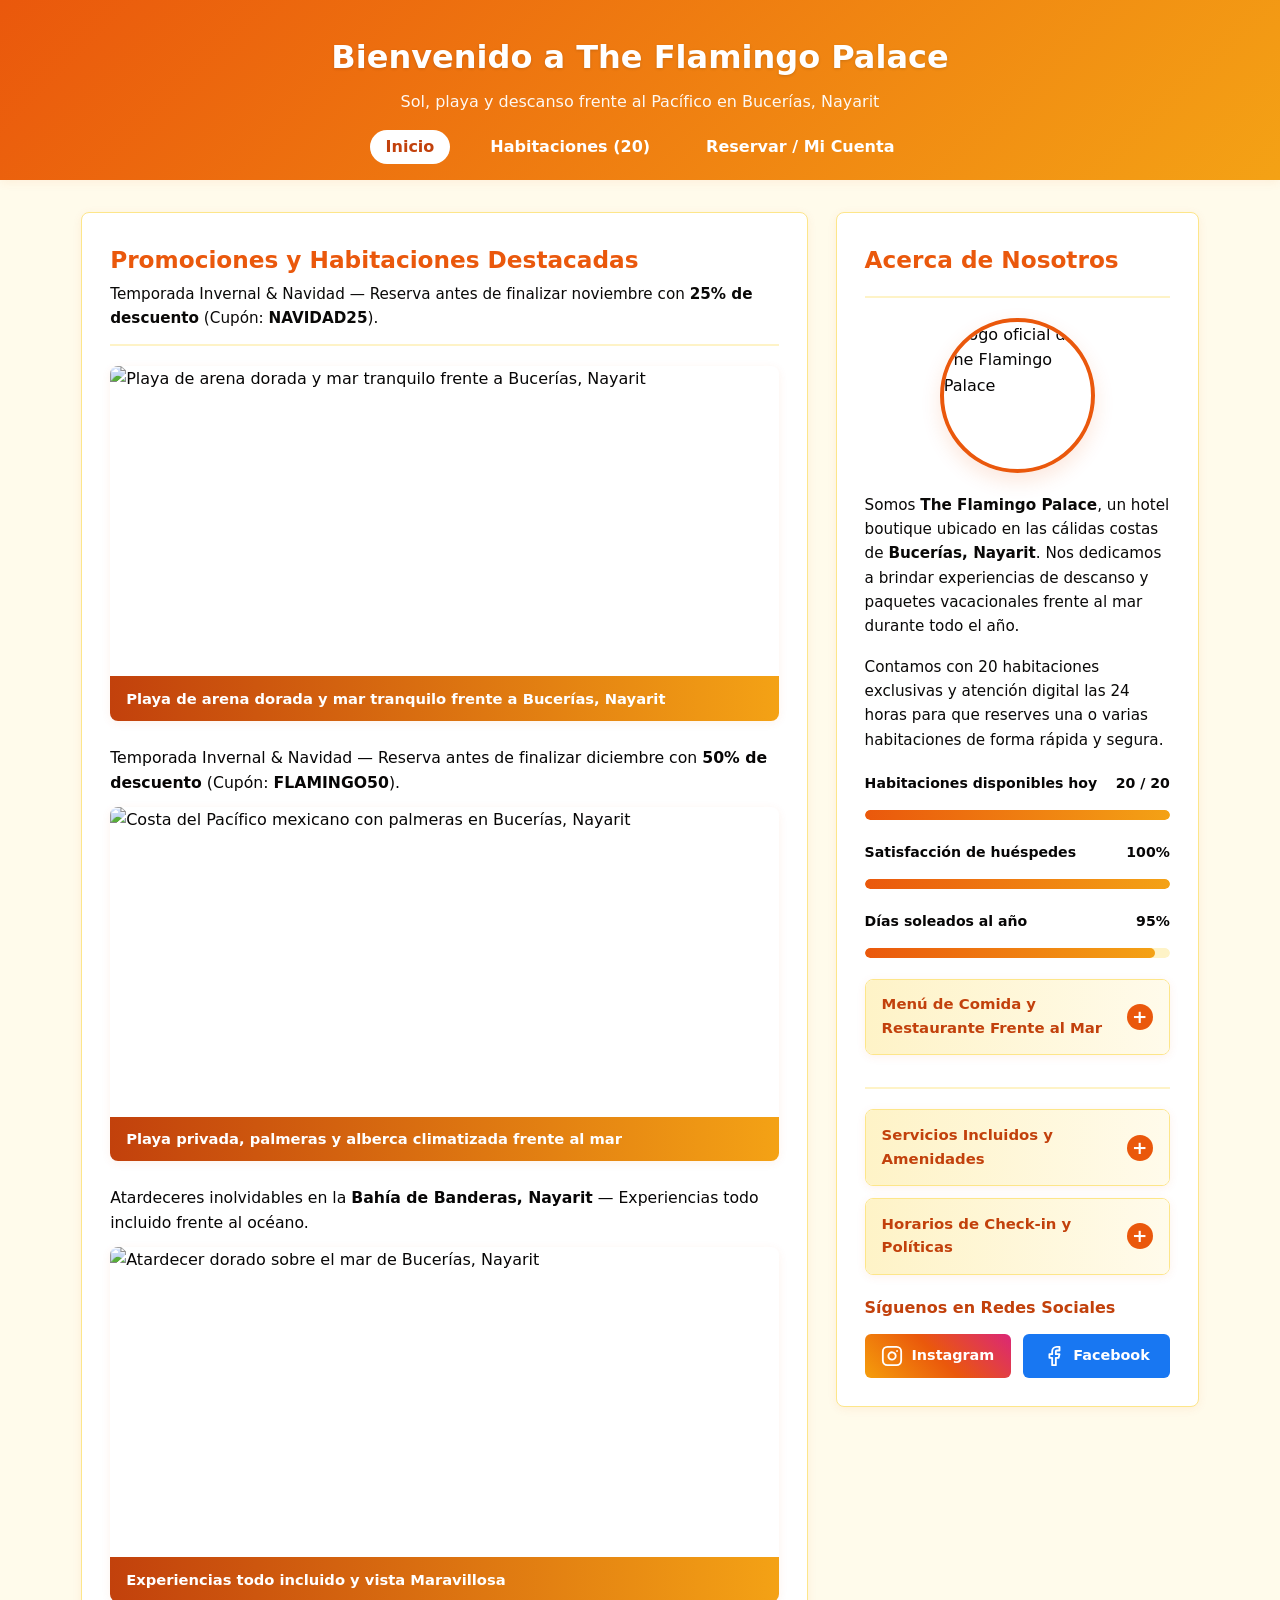
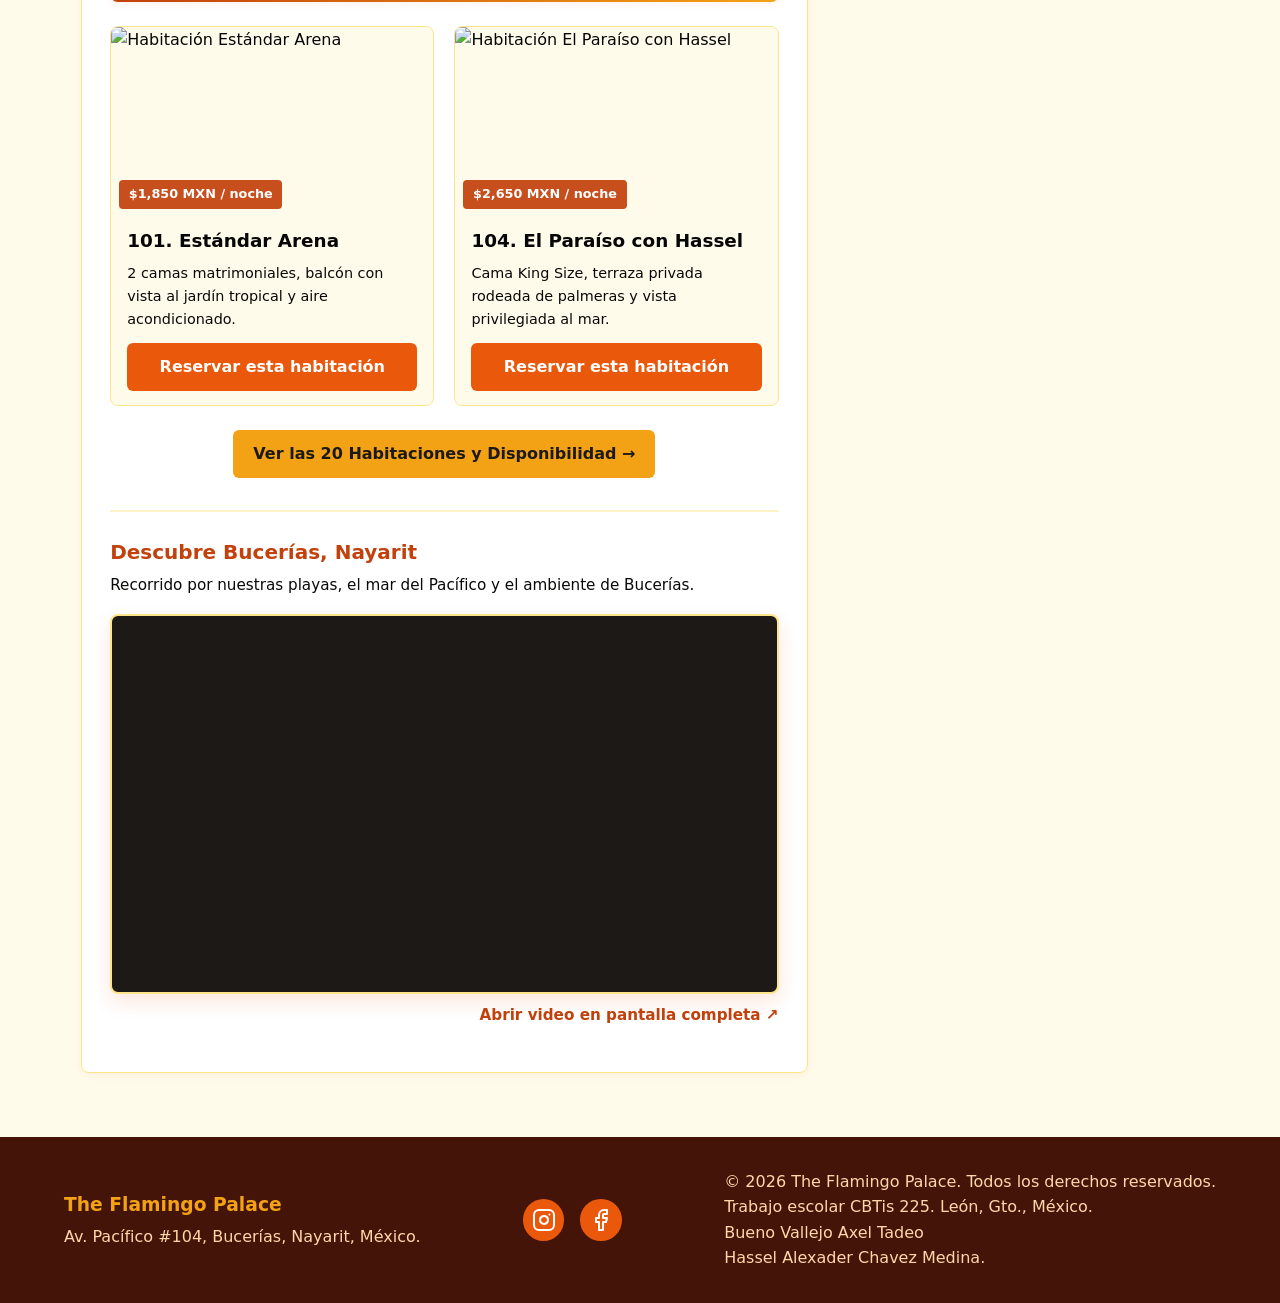
==== commit 961af4da: "Add files via upload" ====
--- a/index.html
+++ b/index.html
@@ -1,241 +1,209 @@
-<!DOCTYPE html> <!-- Indica al navegador que el documento utiliza el estándar HTML5 -->
-<html lang="es"> <!-- Define la raíz del documento y establece el idioma principal en español -->
-<head> <!-- Cabecera técnica con codificación, escalado móvil, SEO, título y hoja de estilos -->
-    <meta charset="UTF-8"> <!-- Codificación UTF-8 para renderizar correctamente tildes, la letra ñ y símbolos -->
-    <meta name="viewport" content="width=device-width, initial-scale=1.0"> <!-- Configura el ancho adaptable para que se active el diseño móvil y el menú hamburguesa -->
-    <meta name="description" content="The Flamingo Palace - Resort frente al mar en Bucerías, Nayarit. Disfruta del sol, la playa y nuestras promociones de temporada."> <!-- Metadescripción para motores de búsqueda y vistas previas -->
-    <title>The Flamingo Palace | Inicio</title> <!-- Título de la pestaña del navegador en la página principal -->
-    <link rel="stylesheet" href="styles.css"> <!-- Vincula la hoja de estilos externa que controla colores, cuadrículas y responsividad -->
+<!DOCTYPE html> <!-- Indica al navegador que el documento usa HTML5 -->
+<html lang="es"> <!-- Etiqueta raíz del documento con idioma español -->
+<head> <!-- Cabecera con metadatos, título y enlaces a estilos -->
+       <meta charset="UTF-8"> <!-- Permite usar acentos, la ñ y caracteres especiales -->
+     <meta name="viewport" content="width=device-width, initial-scale=1.0"> <!-- Adapta el diseño a pantallas de celulares y tabletas con ancho real -->
+      <meta name="description" content="The Flamingo Palace - Resort frente al mar en Bucerías, Nayarit. Disfruta del sol, la playa y nuestras promociones de temporada."> <!-- Descripción breve del sitio para buscadores -->
+      <title>The Flamingo Palace | Inicio</title> <!-- Título que se muestra en la pestaña del navegador -->
+      <link rel= "stylesheet" href="styles.css"> <!-- Conecta el archivo externo de estilos CSS -->
 </head> <!-- Cierra la cabecera del documento -->
-<body> <!-- Inicia el cuerpo visible de la aplicación web -->
-    <!-- Encabezado principal del sitio con identidad de marca y navegación responsiva -->
-    <header class="site-header"> <!-- Contenedor superior compartido del sitio -->
-        <section class="header-brand"> <!-- Agrupa el título principal y el subtítulo descriptivo del resort -->
-            <h1>Bienvenido a The Flamingo Palace</h1> <!-- Encabezado principal de bienvenida -->
-            <p>Sol, playa y descanso frente al Pacífico en Bucerías, Nayarit</p> <!-- Subtítulo original de ubicación y ambiente -->
-        </section> <!-- Cierra el bloque de marca del encabezado -->
-
-        <!-- Botón hamburguesa visible en pantallas pequeñas (controlado desde main.js y styles.css) -->
-        <button type="button" class="menu-toggle" id="menu-toggle" aria-label="Abrir menú de navegación" aria-expanded="false"> <!-- Dispara la apertura del menú lateral en celular -->
-            ☰ <!-- Ícono de tres líneas horizontales para el menú móvil -->
-        </button> <!-- Cierra el botón de apertura del menú -->
-
-        <!-- Menú principal de navegación entre las vistas del sistema -->
-        <nav aria-label="Navegación principal" id="nav-drawer"> <!-- Contenedor semántico de navegación -->
-            <ul class="nav-links" id="nav-links"> <!-- Lista de rutas principales del hotel -->
-                <li class="nav-close-item"> <!-- Contenedor del botón para cerrar el menú en dispositivos móviles -->
-                    <button type="button" class="menu-close" id="menu-close" aria-label="Cerrar menú">✕</button> <!-- Cierra el menú desplegable en móvil -->
-                </li> <!-- Cierra el ítem del botón cerrar -->
-                <li><a href="index.html" class="active">Inicio</a></li> <!-- Enlace a la página de inicio -->
-                <li><a href="servicios.html">Habitaciones (20)</a></li> <!-- Enlace al catálogo completo de las 20 habitaciones -->
-                <li><a href="contacto.html">Reservar / Mi Cuenta</a></li> <!-- Enlace al formulario de reserva y consulta de huésped -->
-            </ul> <!-- Cierra la lista de navegación -->
+<body> <!-- Inicia el contenido visible de la página web -->
+    <!-- Encabezado principal del sitio -->
+      <header  class="site-header"> <!-- Contenedor superior con marca y menú -->
+          <section class="header-brand"> <!-- Agrupa el título y eslogan del hotel -->
+               <h1>Bienvenido a The Flamingo Palace</h1> <!-- Título principal de la página -->
+              <p> Sol, playa y descanso frente al Pacífico en Bucerías, Nayarit</p> <!-- Subtítulo descriptivo del resort -->
+          </section> <!-- Cierra la sección de marca -->
+          <button type="button" class="menu-toggle" id="menu-toggle" aria-label="Abrir menú de navegación" aria-expanded="false"> <!-- Botón para abrir el menú en celulares -->
+            ☰ Menú <!-- Ícono y texto del botón móvil -->
+        </button> <!-- Cierra el botón del menú -->
+        <nav aria-label="Navegación principal" id="nav-drawer"> <!-- Contenedor de la barra de navegación -->
+            <ul class="nav-links" id="nav-links"> <!-- Lista de enlaces principales del sitio -->
+                <li class="nav-close-item"> <!-- Elemento de lista para el botón de cerrar -->
+                    <button type="button" class="menu-close" id="menu-close" aria-label="Cerrar menú">✕</button> <!-- Botón para cerrar el menú en móvil -->
+                 </li> <!-- Cierra el elemento del botón -->
+                <li><a href="index.html" class="active">Inicio</a></li> <!-- Enlace a la página de inicio (página actual) -->
+                  <li><a href="servicios.html">Habitaciones (20)</a></li> <!-- Enlace al catálogo de las 20 habitaciones -->
+                  <li><a href="contacto.html">Reservar / Mi Cuenta</a></li> <!-- Enlace al formulario de reservación y consulta -->
+            </ul> <!-- Cierra la lista de enlaces -->
         </nav> <!-- Cierra la barra de navegación -->
-    </header> <!-- Cierra el encabezado principal -->
-
-    <!-- Contenido principal organizado en dos columnas: promociones/destacados y barra lateral -->
-    <main class="container layout-dos-columnas"> <!-- Contenedor principal con diseño de dos columnas en escritorio -->
-        <!-- Columna izquierda: promociones de temporada, galerías, habitaciones destacadas y video -->
-        <section class="panel-card" aria-labelledby="destacados-heading"> <!-- Tarjeta principal de contenido promocional -->
-            <header class="panel-header"> <!-- Encabezado de la sección de promociones -->
-                <h2 id="destacados-heading">Promociones y Habitaciones Destacadas</h2> <!-- Subtítulo principal de la columna izquierda -->
-                <p>Temporada Invernal &amp; Navidad — Reserva antes de finalizar noviembre con <strong>25% de descuento</strong> (Cupón: <strong>NAVIDAD25</strong>).</p> <!-- Promoción de noviembre con código NAVIDAD25 -->
-            </header> <!-- Cierra el encabezado de promociones -->
-
-            <!-- Primera imagen promocional de la playa -->
-            <figure class="featured-banner"> <!-- Contenedor de fotografía con pie descriptivo -->
-                <img src="https://tse3.mm.bing.net/th/id/OIP.7QppByLeYS29vk2rAnlYqgHaE8?r=0&rs=1&pid=ImgDetMain&o=7&rm=3" alt="Playa de arena dorada y mar tranquilo frente a Bucerías, Nayarit"> <!-- Fotografía de la playa en Bucerías -->
-                <figcaption>Playa de arena dorada y mar tranquilo frente a Bucerías, Nayarit</figcaption> <!-- Pie de foto de la primera imagen -->
-            </figure> <!-- Cierra la primera figura promocional -->
-
-            <p class="promo-texto">Temporada Invernal &amp; Navidad — Reserva antes de finalizar diciembre con <strong>50% de descuento</strong> (Cupón: <strong>FLAMINGO50</strong>).</p> <!-- Promoción de diciembre con código FLAMINGO50 -->
-
-            <!-- Segunda imagen promocional de costa y temporada -->
-            <figure class="featured-banner"> <!-- Contenedor de la segunda fotografía promocional -->
-                <img src="https://st3.depositphotos.com/4173781/16406/i/600/depositphotos_164065102-stock-photo-santa-claus-on-the-beach.jpg" alt="Costa del Pacífico mexicano con palmeras en Bucerías, Nayarit"> <!-- Imagen temática de temporada en la playa -->
-                <figcaption>Playa privada, palmeras y alberca climatizada frente al mar</figcaption> <!-- Pie de foto de la segunda imagen -->
-            </figure> <!-- Cierra la segunda figura promocional -->
-
-            <p class="promo-texto">Atardeceres inolvidables en la <strong>Bahía de Banderas, Nayarit</strong> — Experiencias todo incluido frente al océano.</p> <!-- Texto informativo sobre la ubicación en Bahía de Banderas -->
-
-            <!-- Tercera imagen promocional de atardecer -->
-            <figure class="featured-banner"> <!-- Contenedor de la tercera fotografía promocional -->
-                <img src="https://likewhereyouregoing.com/wp-content/uploads/2019/02/bucerias-beach-1.jpg" alt="Atardecer dorado sobre el mar de Bucerías, Nayarit"> <!-- Fotografía del atardecer en el Pacífico -->
-                <figcaption>Experiencias todo incluido y vista Maravillosa</figcaption> <!-- Pie de foto de la tercera imagen -->
-            </figure> <!-- Cierra la tercera figura promocional -->
-
-            <!-- Cuadrícula de habitaciones destacadas con acceso directo a la preselección en contacto.html -->
-            <section class="grid-catalogo-mini" aria-label="Habitaciones destacadas"> <!-- Grid de tarjetas destacadas -->
-                <article class="card"> <!-- Tarjeta de la habitación 101 -->
-                    <figure> <!-- Fotografía y tarifa nocturna -->
-                        <img src="https://i.pinimg.com/736x/11/a8/63/11a86398598736e4281122c8b12acd26.jpg" alt="Habitación Estándar Arena"> <!-- Imagen de la habitación 101 -->
-                        <figcaption>$1,850 MXN / noche</figcaption> <!-- Precio por noche de la habitación 101 -->
-                    </figure> <!-- Cierra la figura de la habitación 101 -->
-                    <h3>101. Estándar Arena</h3> <!-- Título de la habitación 101 -->
-                    <p>2 camas matrimoniales, balcón con vista al jardín tropical y aire acondicionado.</p> <!-- Resumen de amenidades de la 101 -->
-                    <a href="contacto.html?hab=101_estandar_arena#formulario" class="btn-primary">Reservar esta habitación</a> <!-- Redirige al formulario marcando la habitación 101 -->
-                </article> <!-- Cierra la tarjeta de la habitación 101 -->
-
-                <article class="card"> <!-- Tarjeta de la habitación 104 -->
-                    <figure> <!-- Fotografía y tarifa nocturna -->
-                        <img src="https://www.temptationresortcancun.com/images/slides/slide-90.jpg" alt="Habitación El Paraíso con Hassel"> <!-- Imagen de la habitación 104 -->
-                        <figcaption>$2,650 MXN / noche</figcaption> <!-- Precio por noche de la habitación 104 -->
-                    </figure> <!-- Cierra la figura de la habitación 104 -->
-                    <h3>104. El Paraíso con Hassel</h3> <!-- Título de la habitación 104 -->
-                    <p>Cama King Size, terraza privada rodeada de palmeras y vista privilegiada al mar.</p> <!-- Resumen de amenidades de la 104 -->
-                    <a href="contacto.html?hab=104_el_paraiso_hassel#formulario" class="btn-primary">Reservar esta habitación</a> <!-- Redirige al formulario marcando la habitación 104 -->
+    </header> <!-- Cierra el encabezado principal -->     
+    <!-- Contenido principal de la página -->
+    <main class="container layout-dos-columnas"> <!-- Contenedor principal organizado en dos columnas -->
+         <!-- Columna izquierda con promociones y habitaciones -->
+          <section class="panel-card" aria-labelledby="destacados-heading"> <!-- Tarjeta principal de promociones y destacados -->
+              <header class="panel-header"> <!-- Encabezado de esta sección -->
+                  <h2 id="destacados-heading">Promociones y Habitaciones Destacadas</h2> <!-- Subtítulo de la sección -->
+                  <p>Temporada Invernal &amp; Navidad — Reserva antes de finalizar noviembre con <strong>25% de descuento</strong> (Cupón: <strong>NAVIDAD25</strong>).</p> <!-- Texto de promoción con cupón NAVIDAD25 -->
+               </header> <!-- Cierra el encabezado de la sección -->
+            <!-- Primera imagen promocional -->
+              <figure class="featured-banner"> <!-- Contenedor de imagen con pie de foto -->
+                  <img src="https://tse3.mm.bing.net/th/id/OIP.7QppByLeYS29vk2rAnlYqgHaE8?r=0&rs=1&pid=ImgDetMain&o=7&rm=3" alt="Playa de arena dorada y mar tranquilo frente a Bucerías, Nayarit"> <!-- Imagen de la playa de Bucerías -->
+                 <figcaption>Playa de arena dorada y mar tranquilo frente a Bucerías, Nayarit</figcaption> <!-- Descripción debajo de la primera imagen -->
+             </figure> <!-- Cierra el contenedor de la primera imagen -->
+              <p class="promo-texto">Temporada Invernal &amp; Navidad — Reserva antes de finalizar diciembre con <strong>50% de descuento</strong> (Cupón: <strong>FLAMINGO50</strong>).</p> <!-- Texto de promoción con cupón FLAMINGO50 -->
+              <!-- Segunda imagen promocional -->
+            <figure class="featured-banner"> <!-- Contenedor de la segunda imagen -->
+                <img src="https://st3.depositphotos.com/4173781/16406/i/600/depositphotos_164065102-stock-photo-santa-claus-on-the-beach.jpg" alt="Costa del Pacífico mexicano con palmeras en Bucerías, Nayarit"> <!-- Imagen temática navideña en la playa -->
+                <figcaption>Playa privada, palmeras y alberca climatizada frente al mar</figcaption> <!-- Descripción debajo de la segunda imagen -->
+              </figure> <!-- Cierra el contenedor de la segunda imagen -->
+                    <p class="promo-texto">Atardeceres inolvidables en la <strong>Bahía de Banderas, Nayarit</strong> — Experiencias todo incluido frente al océano.</p> <!-- Párrafo informativo sobre la ubicación -->
+            <!-- Tercera imagen promocional -->
+              <figure class="featured-banner"> <!-- Contenedor de la tercera imagen -->
+                <img src="https://likewhereyouregoing.com/wp-content/uploads/2019/02/bucerias-beach-1.jpg" alt="Atardecer dorado sobre el mar de Bucerías, Nayarit"> <!-- Imagen del atardecer en Bucerías -->
+                  <figcaption>Experiencias todo incluido y vista Maravillosa</figcaption> <!-- Descripción debajo de la tercera imagen -->
+              </figure> <!-- Cierra el contenedor de la tercera imagen -->
+            <!-- Cuadrícula de habitaciones destacadas -->
+                <section class="grid-catalogo-mini" aria-label="Habitaciones destacadas"> <!-- Sección que agrupa las tarjetas de habitaciones -->
+                  <article class="card"> <!-- Tarjeta de la primera habitación destacada -->
+                      <figure> <!-- Contenedor de foto y precio -->
+                          <img src="https://i.pinimg.com/736x/11/a8/63/11a86398598736e4281122c8b12acd26.jpg" alt="Habitación Estándar Arena"> <!-- Foto de la habitación 101 -->
+                          <figcaption>$1,850 MXN / noche</figcaption> <!-- Precio por noche de la habitación -->
+                      </figure> <!-- Cierra el contenedor de foto -->
+                      <h3>101. Estándar Arena</h3> <!-- Nombre de la habitación -->
+                         <p>2 camas matrimoniales, balcón con vista al jardín tropical y aire acondicionado.</p> <!-- Descripción breve de comodidades -->
+                     <a href="contacto.html?hab=101_estandar_arena#formulario" class="btn-primary">Reservar esta habitación</a> <!-- Botón que lleva al formulario preseleccionando esta habitación -->
+                  </article> <!-- Cierra la tarjeta de la habitación 101 -->
+                <article class="card"> <!-- Tarjeta de la segunda habitación destacada -->
+                      <figure> <!-- Contenedor de foto y precio -->
+                          <img src="https://www.temptationresortcancun.com/images/slides/slide-90.jpg" alt="Habitación El Paraíso con Hassel"> <!-- Foto de la habitación 104 -->
+                          <figcaption>$2,650 MXN / noche</figcaption> <!-- Precio por noche de la habitación -->
+                      </figure> <!-- Cierra el contenedor de foto -->
+                      <h3>104. El Paraíso con Hassel</h3> <!-- Nombre de la habitación -->
+                    <p>Cama King Size, terraza privada rodeada de palmeras y vista privilegiada al mar.</p> <!-- Descripción breve de comodidades -->
+                      <a href="contacto.html?hab=104_el_paraiso_hassel#formulario" class="btn-primary">Reservar esta habitación</a> <!-- Botón que lleva al formulario preseleccionando esta suite -->
                 </article> <!-- Cierra la tarjeta de la habitación 104 -->
-            </section> <!-- Cierra la cuadrícula de habitaciones destacadas -->
-
-            <!-- Enlace al catálogo completo de 20 habitaciones en servicios.html -->
-            <footer class="panel-footer-action"> <!-- Pie de acción de la columna principal -->
-                <a href="servicios.html" class="btn-secondary">Ver las 20 Habitaciones y Disponibilidad &rarr;</a> <!-- Navega al catálogo general -->
-            </footer> <!-- Cierra el pie de acción -->
-
-            <!-- Sección multimedia con video turístico de Bucerías -->
-            <section class="video-section" aria-labelledby="video-bucerias-heading"> <!-- Bloque de video turístico -->
-                <h3 id="video-bucerias-heading">Descubre Bucerías, Nayarit</h3> <!-- Título de la sección de video -->
-                <p>Recorrido por nuestras playas, el mar del Pacífico y el ambiente de Bucerías.</p> <!-- Descripción del video -->
-                <div class="video-responsive-wrapper"> <!-- Contenedor adaptable para mantener relación de aspecto en móvil -->
-                    <!-- Marco incrustado del recorrido turístico -->
+            </section> <!-- Cierra la cuadrícula de habitaciones -->
+            <footer class="panel-footer-action"> <!-- Pie de sección con botón hacia el catálogo -->
+                <a href="servicios.html" class="btn-secondary">Ver las 20 Habitaciones y Disponibilidad &rarr;</a> <!-- Enlace para ver todas las habitaciones -->
+            </footer> <!-- Cierra el pie de sección -->
+            <!-- Sección de video turístico -->
+               <section class="video-section" aria-labelledby="video-bucerias-heading"> <!-- Contenedor del video de Bucerías -->
+                  <h3 id="video-bucerias-heading">Descubre Bucerías, Nayarit</h3> <!-- Título de la sección de video -->
+                  <p>Recorrido por nuestras playas, el mar del Pacífico y el ambiente de Bucerías.</p> <!-- Texto introductorio al video -->
+                <div class="video-responsive-wrapper"> <!-- Caja adaptable para que el video se ajuste a móviles -->
+                    <!-- Marco incrustado que carga el video externo -->
                     <iframe
                         src="https://www.bing.com/videos/riverview/relatedvideo?q=video+de+bucerias+narait&&mid=5F752FE52CD925ADD2D65F752FE52CD925ADD2D6&churl=https%3a%2f%2fwww.youtube.com%2fchannel%2fUCrhD1O9fIp9zSG4jtYqlkog&mmscn=stvo&FORM=VRDGAR"
                         title="Video turístico de Bucerías, Nayarit"
                         allowfullscreen
                         loading="lazy">
-                    </iframe> <!-- Cierra el iframe turístico -->
-                </div> <!-- Cierra el contenedor adaptable -->
-                <p class="video-link-externo"> <!-- Enlace alternativo para abrir el video en nueva pestaña -->
-                    <a href="https://www.bing.com/videos/riverview/relatedvideo?q=video+de+bucerias+narait&&mid=5F752FE52CD925ADD2D65F752FE52CD925ADD2D6&churl=https%3a%2f%2fwww.youtube.com%2fchannel%2fUCrhD1O9fIp9zSG4jtYqlkog&mmscn=stvo&FORM=VRDGAR" target="_blank" rel="noopener noreferrer"> <!-- Abre el video externo en pestaña aparte -->
-                        Abrir video en pantalla completa &nearr; <!-- Etiqueta del enlace externo -->
-                    </a> <!-- Cierra el enlace externo -->
-                </p> <!-- Cierra el párrafo del enlace -->
+                    </iframe> <!-- Cierra el marco del video -->
+                </div> <!-- Cierra el contenedor adaptable del video -->
+             <p class="video-link-externo"> <!-- Párrafo con enlace directo al video -->
+                    <a href="https://www.bing.com/videos/riverview/relatedvideo?q=video+de+bucerias+narait&&mid=5F752FE52CD925ADD2D65F752FE52CD925ADD2D6&churl=https%3a%2f%2fwww.youtube.com%2fchannel%2fUCrhD1O9fIp9zSG4jtYqlkog&mmscn=stvo&FORM=VRDGAR" target="_blank" rel="noopener noreferrer"> <!-- Abre el video en una pestaña nueva -->
+                        Abrir video en pantalla completa &nearr; <!-- Texto del enlace externo -->
+                    </a> <!-- Cierra el enlace -->
+                </p> <!-- Cierra el párrafo -->
             </section> <!-- Cierra la sección de video -->
         </section> <!-- Cierra la columna izquierda -->
-
-        <!-- Columna derecha: logotipo oficial, categoría 5 estrellas, métricas en vivo, acordeones y redes -->
-        <aside class="panel-card sidebar-about" aria-labelledby="about-heading"> <!-- Barra lateral institucional del hotel -->
+        <!-- Columna derecha con información del hotel y redes -->
+        <aside class="panel-card sidebar-about" aria-labelledby="about-heading"> <!-- Barra lateral con información institucional -->
             <header class="panel-header"> <!-- Encabezado de la barra lateral -->
                 <h2 id="about-heading">Acerca de Nosotros</h2> <!-- Título de la sección lateral -->
-            </header> <!-- Cierra el encabezado lateral -->
+            </header> <!-- Cierra el encabezado -->
+            <!-- Contenedor del logotipo circular -->
+            <figure class="logo-circular-wrapper"> <!-- Centra y enmarca el logotipo -->
+                <img src="https://i.ibb.co/FbTkwz5N/IMAGEN.jpg" alt="Logo oficial de The Flamingo Palace" class="logo-circular"> <!-- Imagen del logotipo oficial del hotel -->
+            </figure> <!-- Cierra el contenedor del logo -->
+            <p>Somos <strong>The Flamingo Palace</strong>, un hotel boutique ubicado en las cálidas costas de <strong>Bucerías, Nayarit</strong>. Nos dedicamos a brindar experiencias de descanso y paquetes vacacionales frente al mar durante todo el año.</p> <!-- Párrafo de presentación del hotel -->
+            <p>Contamos con 20 habitaciones exclusivas y atención digital las 24 horas para que reserves una o varias habitaciones de forma rápida y segura.</p> <!-- Párrafo sobre capacidad y servicio -->
+            <section class="stats-list" aria-label="Indicadores del hotel"> <!-- Sección de barras de estadísticas en vivo -->
+                <article class="stat-item"> <!-- Indicador de habitaciones libres -->
+                    <header class="stat-label"> <!-- Etiqueta superior del indicador -->
+                        <span>Habitaciones disponibles hoy</span> <!-- Texto descriptivo -->
+                        <span id="contador-libres-inicio">20 / 20</span> <!-- Contador que JavaScript actualiza desde Firebase -->
+                    </header> <!-- Cierra la etiqueta -->
+                    <progress id="barra-disponibilidad" value="20" max="20">20</progress> <!-- Barra visual de disponibilidad en tiempo real -->
+                </article> <!-- Cierra el indicador de habitaciones -->
 
-            <!-- Logotipo circular oficial ubicado en la sección lateral -->
-            <figure class="logo-circular-wrapper"> <!-- Centra y enmarca el logotipo circular -->
-                <img src="https://i.ibb.co/FbTkwz5N/IMAGEN.jpg" alt="Logo oficial de The Flamingo Palace" class="logo-circular"> <!-- Imagen del logotipo del hotel -->
-            </figure> <!-- Cierra el contenedor del logotipo -->
-
-            <!-- Distintivo de 5 estrellas ubicado justo debajo del logotipo, en la sección lateral -->
-            <p style="text-align: center; font-weight: 700; color: #c2410c;">★★★★★ Hotel 5 Estrellas</p> <!-- Indica la categoría de 5 estrellas junto al logo -->
-
-            <p>Somos <strong>The Flamingo Palace</strong>, un hotel boutique ubicado en las cálidas costas de <strong>Bucerías, Nayarit</strong>. Nos dedicamos a brindar experiencias de descanso y paquetes vacacionales frente al mar durante todo el año.</p> <!-- Descripción general del resort -->
-            <p>Contamos con 20 habitaciones exclusivas y atención digital las 24 horas para que reserves una o varias habitaciones de forma rápida y segura.</p> <!-- Detalle de capacidad y disponibilidad -->
-
-            <!-- Indicadores y barras de progreso sincronizadas en tiempo real con Firebase desde main.js -->
-            <section class="stats-list" aria-label="Indicadores del hotel"> <!-- Contenedor de indicadores operativos -->
-                <article class="stat-item"> <!-- Contador de habitaciones disponibles en tiempo real -->
-                    <header class="stat-label"> <!-- Etiqueta superior con título y contador numérico -->
-                        <span>Habitaciones disponibles hoy</span> <!-- Etiqueta descriptiva -->
-                        <span id="contador-libres-inicio">20 / 20</span> <!-- Actualizado dinámicamente por onSnapshot en main.js -->
-                    </header> <!-- Cierra la cabecera del indicador -->
-                    <progress id="barra-disponibilidad" value="20" max="20">20</progress> <!-- Barra visual de disponibilidad -->
-                </article> <!-- Cierra el indicador de habitaciones disponibles -->
-
-                <article class="stat-item"> <!-- Indicador de satisfacción de huéspedes -->
-                    <header class="stat-label"> <!-- Etiqueta con porcentaje de satisfacción -->
-                        <span>Satisfacción de huéspedes</span> <!-- Título del indicador -->
-                        <span>100%</span> <!-- Valor porcentual -->
-                    </header> <!-- Cierra la cabecera del indicador -->
-                    <progress value="100" max="100">100%</progress> <!-- Barra al 100% -->
+                <article class="stat-item"> <!-- Indicador de satisfacción -->
+                    <header class="stat-label"> <!-- Etiqueta del indicador -->
+                        <span>Satisfacción de huéspedes</span> <!-- Texto descriptivo -->
+                        <span>100%</span> <!-- Porcentaje mostrado -->
+                    </header> <!-- Cierra la etiqueta -->
+                    <progress value="100" max="100">100%</progress> <!-- Barra de progreso al 100% -->
                 </article> <!-- Cierra el indicador de satisfacción -->
 
-                <article class="stat-item"> <!-- Indicador de días soleados al año -->
-                    <header class="stat-label"> <!-- Etiqueta con porcentaje climático -->
-                        <span>Días soleados al año</span> <!-- Título del indicador -->
-                        <span>95%</span> <!-- Valor porcentual -->
-                    </header> <!-- Cierra la cabecera del indicador -->
-                    <progress value="95" max="100">95%</progress> <!-- Barra al 95% -->
+                <article class="stat-item"> <!-- Indicador de clima -->
+                    <header class="stat-label"> <!-- Etiqueta del indicador -->
+                        <span>Días soleados al año</span> <!-- Texto descriptivo -->
+                        <span>95%</span> <!-- Porcentaje mostrado -->
+                    </header> <!-- Cierra la etiqueta -->
+                    <progress value="95" max="100">95%</progress> <!-- Barra de progreso al 95% -->
                 </article> <!-- Cierra el indicador de clima -->
+                <!-- Primer acordeón desplegable -->
+                <details class="acordeon-info"> <!-- Caja desplegable para el menú del restaurante -->
+                    <summary>Menú de Comida y Restaurante Frente al Mar</summary> <!-- Título visible en el que se hace clic -->
+                    <div class="acordeon-contenido"> <!-- Contenido oculto que se despliega al abrir -->
+                        <p><strong>Desayuno Buffet (7:30 AM – 11:30 AM):</strong> Chilaquiles nayaritas, fruta tropical, hot cakes, huevos al gusto y café de olla.</p> <!-- Horario y platillos de desayuno -->
+                        <p><strong>Comida y Cena (1:00 PM – 10:30 PM):</strong> Ceviche de camarón, pescado zarandeado, aguachile, cortes a la parrilla y menú infantil.</p> <!-- Horario y platillos de comida/cena -->
+                    </div> <!-- Cierra el contenido desplegable -->
+                </details> <!-- Cierra el primer acordeón -->
+            </section> <!-- Cierra la sección de estadísticas -->
+            <section class="social-box" aria-label="Información adicional y redes sociales"> <!-- Sección de políticas y botones sociales -->
+                <!-- Segundo acordeón desplegable -->
+                <details class="acordeon-info"> <!-- Caja desplegable para servicios incluidos -->
+                    <summary>Servicios Incluidos y Amenidades</summary> <!-- Título visible del acordeón -->
+                    <div class="acordeon-contenido"> <!-- Contenido oculto -->
+                        <p>Alberca climatizada frente al mar, Wi-Fi de alta velocidad, estacionamiento privado, club de playa y atención personalizada 24/7.</p> <!-- Lista de amenidades incluidas -->
+                    </div> <!-- Cierra el contenido -->
+                </details> <!-- Cierra el segundo acordeón -->
+                <!-- Tercer acordeón desplegable -->
+                <details class="acordeon-info"> <!-- Caja desplegable para horarios y cancelaciones -->
+                    <summary>Horarios de Check-in y Políticas</summary> <!-- Título visible del acordeón -->
+                    <div class="acordeon-contenido"> <!-- Contenido oculto -->
+                        <p><strong>Check-in:</strong> 3:00 PM | <strong>Check-out (Fecha límite):</strong> 12:00 PM. Puedes cancelar tu reservación con tu usuario y contraseña.</p> <!-- Detalles de entrada, salida y cancelación -->
+                    </div> <!-- Cierra el contenido -->
+                </details> <!-- Cierra el tercer acordeón -->
+                <h3 style="margin-top: 1.25rem;">Síguenos en Redes Sociales</h3> <!-- Subtítulo para los botones de redes -->
+                <nav class="social-links"> <!-- Contenedor de botones de redes sociales -->
+                    <a href="https://www.instagram.com/theflamingopalace/" target="_blank" rel="noopener noreferrer" class="social-btn instagram" aria-label="Visitar Instagram de The Flamingo Palace"> <!-- Botón con enlace a Instagram -->
+                        <svg width="22" height="22" viewBox="0 0 24 24" fill="none" stroke="currentColor" stroke-width="2" stroke-linecap="round" stroke-linejoin="round" aria-hidden="true"> <!-- Ícono vectorial de Instagram -->
+                                <rect x="2" y="2" width="20" height="20" rx="5" ry="5"></rect> <!-- Marco cuadrado redondeado del ícono -->
+                             <path d="M16 11.37A4 4 0 1 1 12.63 8 4 4 0 0 1 16 11.37z"></path> <!-- Lente circular central del ícono -->
+                             <line x1="17.5" y1="6.5" x2="17.51" y2="6.5"></line> <!-- Punto del flash del ícono -->
+                        </svg> <!-- Cierra el ícono SVG -->
+                        <span>Instagram</span> <!-- Texto del botón -->
+                    </a> <!-- Cierra el enlace de Instagram -->
+                    <a href="https://www.facebook.com/profile.php?id=61573417950971&sk=about&locale=es_LA" target="_blank" rel="noopener noreferrer" class="social-btn facebook" aria-label="Visitar Facebook de The Flamingo Palace"> <!-- Botón con enlace a Facebook -->
+                        <svg width="22" height="22" viewBox="0 0 24 24" fill="none" stroke="currentColor" stroke-width="2" stroke-linecap="round" stroke-linejoin="round" aria-hidden="true"> <!-- Ícono vectorial de Facebook -->
+                            <path d="M18 2h-3a5 5 0 0 0-5 5v3H7v4h3v8h4v-8h3l1-4h-4V7a1 1 0 0 1 1-1h3z"></path> <!-- Trazo de la letra f de Facebook -->
+                        </svg> <!-- Cierra el ícono SVG -->
+                        <span>Facebook</span> <!-- Texto del botón -->
+                    </a> <!-- Cierra el enlace de Facebook -->
+                </nav> <!-- Cierra la navegación social -->
+            </section> <!-- Cierra la caja social -->
+        </aside> <!-- Cierra la columna derecha -->
+    </main> <!-- Cierra el contenido principal -->
+    <!-- Pie de página del sitio -->
+    <footer class="site-footer"> <!-- Contenedor inferior de todo el sitio -->
+        <section> <!-- Columna izquierda del pie de página -->
+             <h3>The Flamingo Palace</h3> <!-- Nombre del hotel -->
+             <p>Av. Pacífico #104, Bucerías, Nayarit, México.</p> <!-- Dirección física del hotel -->
+        </section> <!-- Cierra la primera sección del pie -->
+        <nav class="footer-social" aria-label="Redes sociales en pie de página"> <!-- Íconos de redes sociales en el pie -->
+            <a href="https://www.instagram.com/theflamingopalace/" target="_blank" rel="noopener noreferrer" aria-label="Instagram"> <!-- Enlace a Instagram en nueva pestaña -->
+                <svg width="24" height="24" viewBox="0 0 24 24" fill="none" stroke="currentColor" stroke-width="2" stroke-linecap="round" stroke-linejoin="round"> <!-- Ícono SVG de Instagram -->
+                     <rect x="2" y="2" width="20" height="20" rx="5" ry="5"></rect> <!-- Borde de la cámara -->
+                     <path d="M16 11.37A4 4 0 1 1 12.63 8 4 4 0 0 1 16 11.37z"></path> <!-- Círculo interior -->
+                     <line x1="17.5" y1="6.5" x2="17.51" y2="6.5"></line> <!-- Punto superior derecho -->
+                </svg> <!-- Cierra el ícono SVG -->
+            </a> <!-- Cierra el enlace de Instagram -->
+            <a href="https://www.facebook.com/profile.php?id=61573417950971&sk=about&locale=es_LA" target="_blank" rel="noopener noreferrer" aria-label="Facebook"> <!-- Enlace directo a la página de Facebook del hotel -->
+                <svg width="24" height="24" viewBox="0 0 24 24" fill="none" stroke="currentColor" stroke-width="2" stroke-linecap="round" stroke-linejoin="round"> <!-- Ícono SVG de Facebook -->
+                    <path d="M18 2h-3a5 5 0 0 0-5 5v3H7v4h3v8h4v-8h3l1-4h-4V7a1 1 0 0 1 1-1h3z"></path> <!-- Forma de la f de Facebook -->
+                </svg> <!-- Cierra el ícono SVG -->
+            </a> <!-- Cierra el enlace de Facebook -->
+        </nav> <!-- Cierra los íconos sociales del pie -->
+        <section> <!-- Columna derecha del pie de página -->
+            <p>&copy; 2026 The Flamingo Palace. Todos los derechos reservados.</p> <!-- Aviso de derechos de autor -->
 
-                <!-- Acordeón desplegable 1: horarios y platillos del restaurante -->
-                <details class="acordeon-info"> <!-- Elemento nativo desplegable del menú del restaurante -->
-                    <summary>Menú de Comida y Restaurante Frente al Mar</summary> <!-- Encabezado visible para expandir/contraer -->
-                    <div class="acordeon-contenido"> <!-- Contenido detallado del restaurante -->
-                        <p><strong>Desayuno Buffet (7:30 AM – 11:30 AM):</strong> Chilaquiles nayaritas, fruta tropical, hot cakes, huevos al gusto y café de olla.</p> <!-- Opciones de desayuno -->
-                        <p><strong>Comida y Cena (1:00 PM – 10:30 PM):</strong> Ceviche de camarón, pescado zarandeado, aguachile, cortes a la parrilla y menú infantil.</p> <!-- Opciones de comida y cena -->
-                    </div> <!-- Cierra el contenido del acordeón 1 -->
-                </details> <!-- Cierra el acordeón 1 -->
-            </section> <!-- Cierra la sección de estadísticas y acordeón principal -->
-
-            <!-- Acordeones complementarios y enlaces a redes sociales del hotel -->
-            <section class="social-box" aria-label="Información adicional y redes sociales"> <!-- Contenedor de información extra y redes -->
-                <!-- Acordeón desplegable 2: servicios y amenidades incluidas -->
-                <details class="acordeon-info"> <!-- Elemento desplegable de amenidades -->
-                    <summary>Servicios Incluidos y Amenidades</summary> <!-- Encabezado del acordeón de amenidades -->
-                    <div class="acordeon-contenido"> <!-- Detalle de amenidades incluidas -->
-                        <p>Alberca climatizada frente al mar, Wi-Fi de alta velocidad, estacionamiento privado, club de playa y atención personalizada 24/7.</p> <!-- Lista de servicios incluidos -->
-                    </div> <!-- Cierra el contenido del acordeón 2 -->
-                </details> <!-- Cierra el acordeón 2 -->
-
-                <!-- Acordeón desplegable 3: horarios de entrada, salida y cancelación -->
-                <details class="acordeon-info"> <!-- Elemento desplegable de políticas de estancia -->
-                    <summary>Horarios de Check-in y Políticas</summary> <!-- Encabezado del acordeón de políticas -->
-                    <div class="acordeon-contenido"> <!-- Horarios y reglas de cancelación -->
-                        <p><strong>Check-in:</strong> 3:00 PM | <strong>Check-out (Fecha límite):</strong> 12:00 PM. Puedes cancelar tu reservación con tu usuario y contraseña.</p> <!-- Información de check-in y check-out -->
-                    </div> <!-- Cierra el contenido del acordeón 3 -->
-                </details> <!-- Cierra el acordeón 3 -->
-
-                <h3 style="margin-top: 1.25rem;">Síguenos en Redes Sociales</h3> <!-- Subtítulo para botones sociales -->
-                <nav class="social-links"> <!-- Contenedor de botones de Instagram y Facebook -->
-                    <a href="https://www.instagram.com/theflamingopalace/" target="_blank" rel="noopener noreferrer" class="social-btn instagram" aria-label="Visitar Instagram de The Flamingo Palace"> <!-- Enlace externo a Instagram -->
-                        <svg width="22" height="22" viewBox="0 0 24 24" fill="none" stroke="currentColor" stroke-width="2" stroke-linecap="round" stroke-linejoin="round" aria-hidden="true"> <!-- Ícono SVG de Instagram -->
-                            <rect x="2" y="2" width="20" height="20" rx="5" ry="5"></rect> <!-- Contorno exterior -->
-                            <path d="M16 11.37A4 4 0 1 1 12.63 8 4 4 0 0 1 16 11.37z"></path> <!-- Círculo central -->
-                            <line x1="17.5" y1="6.5" x2="17.51" y2="6.5"></line> <!-- Destello superior -->
-                        </svg> <!-- Cierra el SVG de Instagram -->
-                        <span>Instagram</span> <!-- Texto visible del botón -->
-                    </a> <!-- Cierra el botón de Instagram -->
-                    <a href="https://www.facebook.com/profile.php?id=61573417950971&sk=about&locale=es_LA" target="_blank" rel="noopener noreferrer" class="social-btn facebook" aria-label="Visitar Facebook de The Flamingo Palace"> <!-- Enlace externo a Facebook -->
-                        <svg width="22" height="22" viewBox="0 0 24 24" fill="none" stroke="currentColor" stroke-width="2" stroke-linecap="round" stroke-linejoin="round" aria-hidden="true"> <!-- Ícono SVG de Facebook -->
-                            <path d="M18 2h-3a5 5 0 0 0-5 5v3H7v4h3v8h4v-8h3l1-4h-4V7a1 1 0 0 1 1-1h3z"></path> <!-- Silueta de la letra f -->
-                        </svg> <!-- Cierra el SVG de Facebook -->
-                        <span>Facebook</span> <!-- Texto visible del botón -->
-                    </a> <!-- Cierra el botón de Facebook -->
-                </nav> <!-- Cierra los botones de redes sociales -->
-            </section> <!-- Cierra la sección de información adicional y redes -->
-        </aside> <!-- Cierra la barra lateral -->
-    </main> <!-- Cierra el contenido principal -->
-
-    <!-- Pie de página global con dirección, redes y créditos escolares -->
-    <footer class="site-footer"> <!-- Contenedor inferior de la página -->
-        <section> <!-- Columna izquierda: nombre y ubicación del hotel -->
-            <h3>The Flamingo Palace</h3> <!-- Nombre comercial -->
-            <p>Av. Pacífico #104, Bucerías, Nayarit, México.</p> <!-- Dirección física -->
-        </section> <!-- Cierra la columna izquierda del pie -->
-
-        <nav class="footer-social" aria-label="Redes sociales en pie de página"> <!-- Íconos sociales en el footer -->
-            <a href="https://www.instagram.com/theflamingopalace/" target="_blank" rel="noopener noreferrer" aria-label="Instagram"> <!-- Acceso a Instagram -->
-                <svg width="24" height="24" viewBox="0 0 24 24" fill="none" stroke="currentColor" stroke-width="2" stroke-linecap="round" stroke-linejoin="round"> <!-- Ícono SVG de Instagram -->
-                    <rect x="2" y="2" width="20" height="20" rx="5" ry="5"></rect> <!-- Marco del ícono -->
-                    <path d="M16 11.37A4 4 0 1 1 12.63 8 4 4 0 0 1 16 11.37z"></path> <!-- Centro del ícono -->
-                    <line x1="17.5" y1="6.5" x2="17.51" y2="6.5"></line> <!-- Punto superior -->
-                </svg> <!-- Cierra el SVG de Instagram -->
-            </a> <!-- Cierra el enlace de Instagram -->
-            <a href="https://www.facebook.com/profile.php?id=61573417950971&sk=about&locale=es_LA" target="_blank" rel="noopener noreferrer" aria-label="Facebook"> <!-- Acceso a Facebook -->
-                <svg width="24" height="24" viewBox="0 0 24 24" fill="none" stroke="currentColor" stroke-width="2" stroke-linecap="round" stroke-linejoin="round"> <!-- Ícono SVG de Facebook -->
-                    <path d="M18 2h-3a5 5 0 0 0-5 5v3H7v4h3v8h4v-8h3l1-4h-4V7a1 1 0 0 1 1-1h3z"></path> <!-- Letra f -->
-                </svg> <!-- Cierra el SVG de Facebook -->
-            </a> <!-- Cierra el enlace de Facebook -->
-        </nav> <!-- Cierra la navegación social del pie -->
-
-        <section> <!-- Columna derecha: derechos y autoría del proyecto -->
-            <p>&copy; 2026 The Flamingo Palace. Todos los derechos reservados.</p> <!-- Derechos de autor -->
-            <p>Trabajo escolar CBTis 225. León, Gto., México.</p> <!-- Institución y ciudad -->
-            <p>Bueno Vallejo Axel Tadeo</p> <!-- Integrante 1 -->
-            <p>Hassel Alexader Chavez Medina.</p> <!-- Integrante 2 -->
-        </section> <!-- Cierra la columna derecha del pie -->
+            <p>Trabajo escolar CBTis 225. León, Gto., México.</p> <!-- Institución y ubicación del proyecto académico -->
+            <p>Bueno Vallejo Axel Tadeo</p> <!-- Nombre del primer integrante -->
+            <p>Hassel Alexader Chavez Medina.</p> <!-- Nombre del segundo integrante -->
+        </section> <!-- Cierra la última sección del pie -->
     </footer> <!-- Cierra el pie de página -->
-
-    <!-- Script principal en modo módulo ES6 encargado de la pantalla de carga, menú móvil y sincronización con Firestore -->
-    <script type="module" src="main.js"></script> <!-- Carga main.js como módulo -->
+    <script type="module" src="main.js"></script> <!-- Carga el archivo JavaScript principal como módulo con acceso a Firestore -->
 </body> <!-- Cierra el cuerpo de la página -->
 </html> <!-- Cierra el documento HTML -->
--- a/styles.css
+++ b/styles.css
@@ -657,11 +657,3 @@
     #area-impresion-ticket, #area-impresion-ticket * { visibility: visible; } /* Muestra únicamente el comprobante */
   #area-impresion-ticket { position: absolute; left: 0; top: 0; width: 100%; } /* Ajusta el ticket arriba a la izquierda */
 }
-
-.badge-estrellas {
-    text-align: center; /* Centra el texto y las estrellas debajo del logo */
-    font-weight: 700; /* Resalta la categoría del hotel */
-    color: #c2410c; /* Tono naranja quemado acorde a la identidad de The Flamingo Palace */
-    letter-spacing: 0.04em; /* Separa ligeramente las estrellas y letras para mejor lectura */
-    margin: 0.5rem 0 0.85rem; /* Da aire entre el logo circular y el párrafo de presentación */
-}
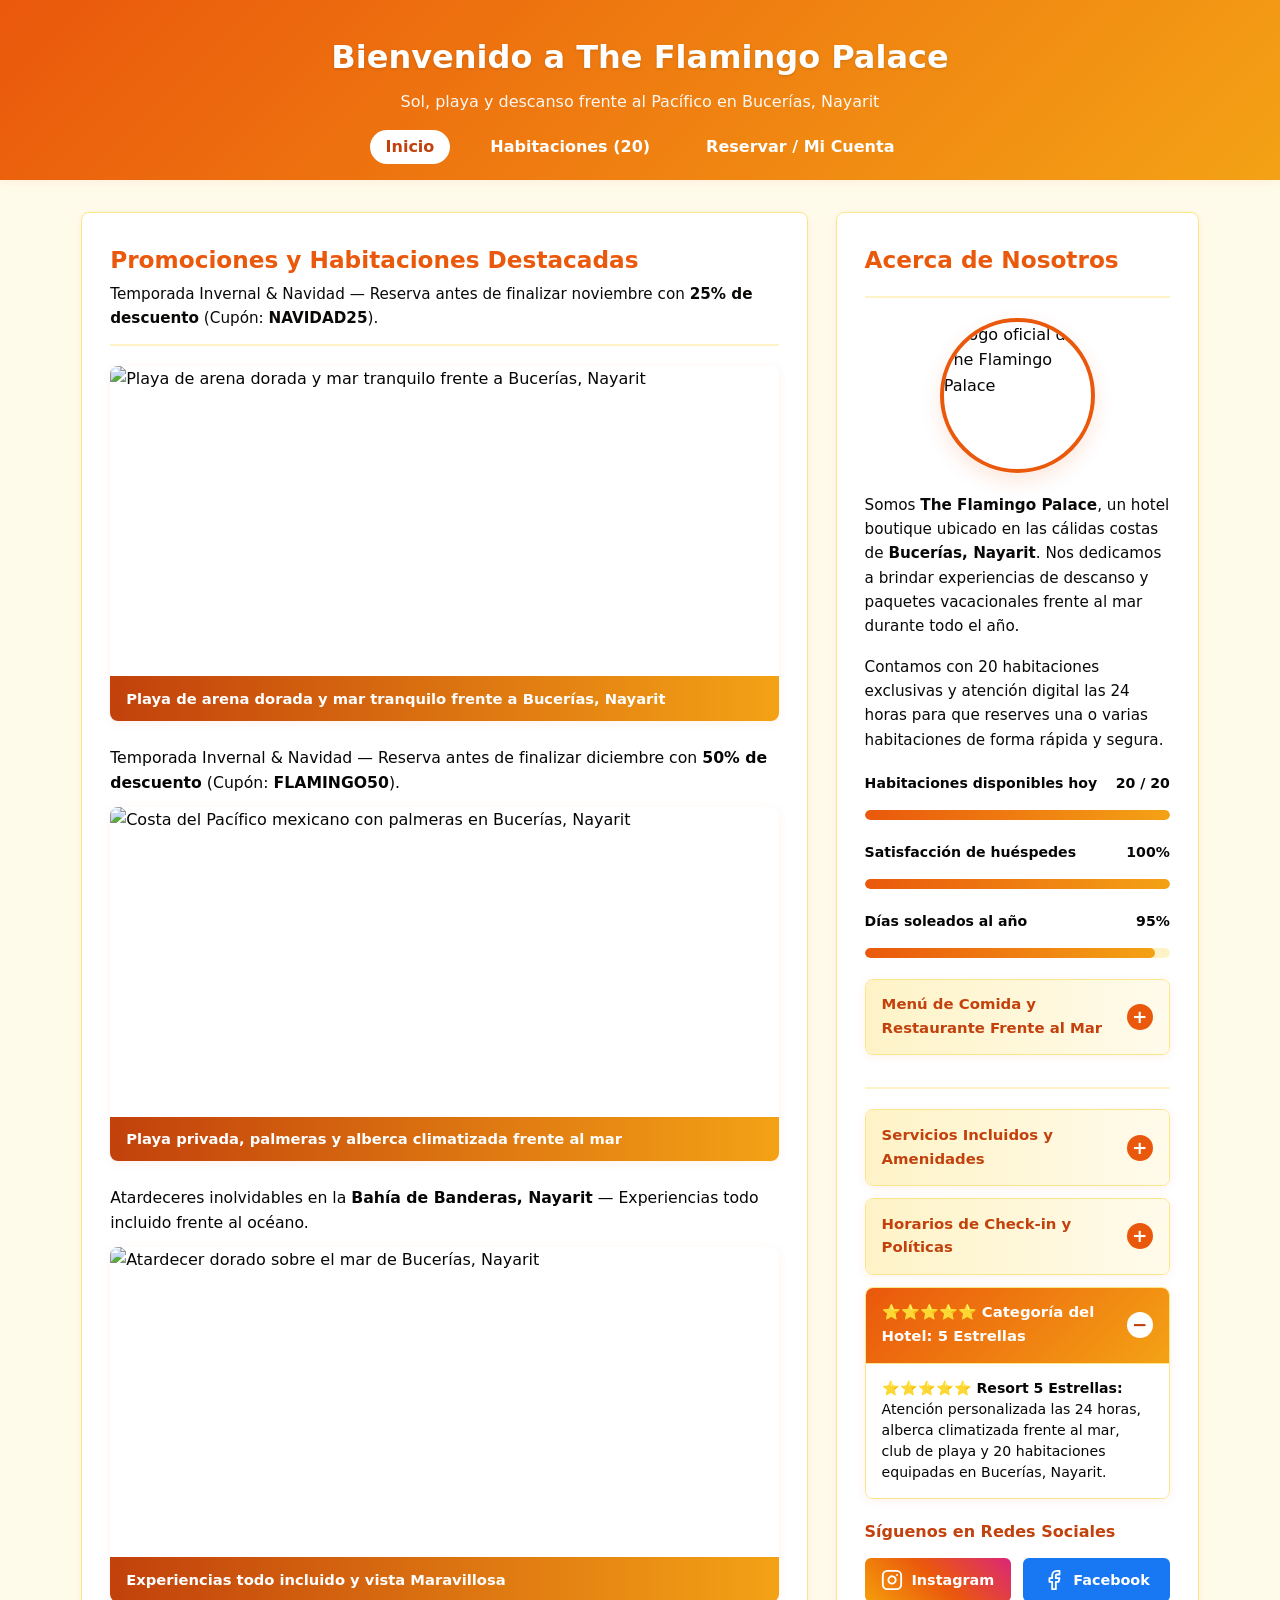
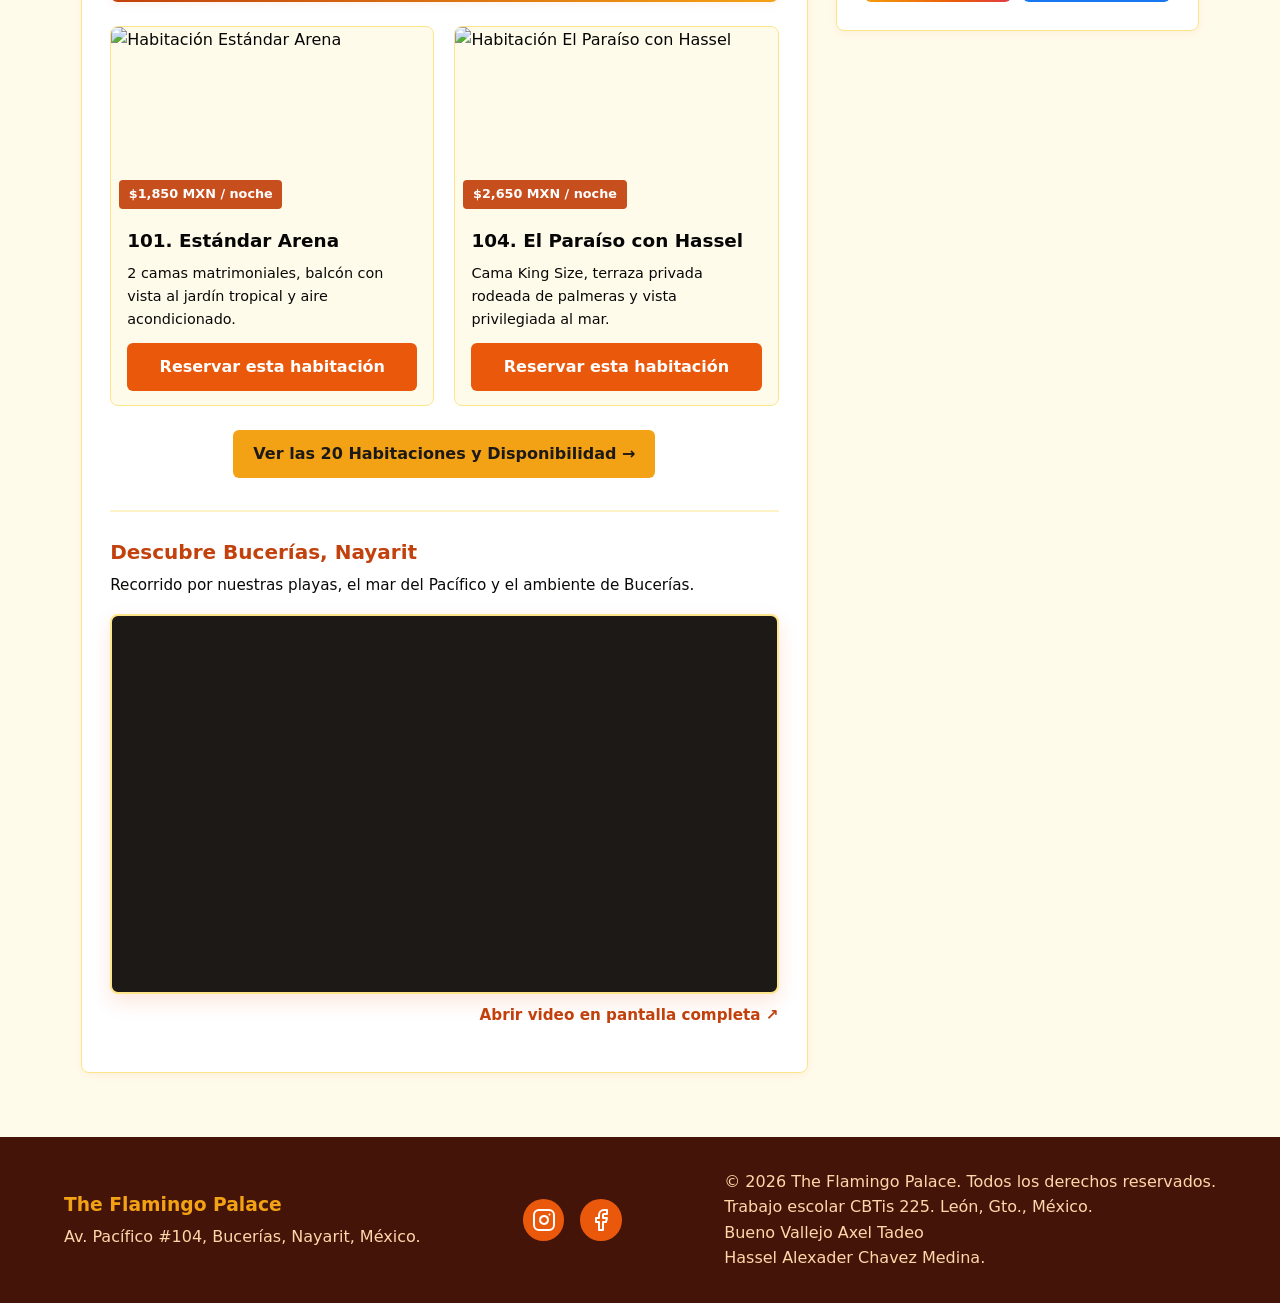
==== commit 980d5454: "Add files via upload" ====
--- a/index.html
+++ b/index.html
@@ -156,6 +156,14 @@
                         <p><strong>Check-in:</strong> 3:00 PM | <strong>Check-out (Fecha límite):</strong> 12:00 PM. Puedes cancelar tu reservación con tu usuario y contraseña.</p> <!-- Detalles de entrada, salida y cancelación -->
                     </div> <!-- Cierra el contenido -->
                 </details> <!-- Cierra el tercer acordeón -->
+
+                <!-- Desplegable de categoría con emojis para mantener el indicador visible al recargar -->
+<details class="acordeon-info" open> <!-- Caja desplegable abierta por defecto junto al logotipo -->
+    <summary>⭐⭐⭐⭐⭐ Categoría del Hotel: 5 Estrellas</summary> <!-- Encabezado con emojis de estrellas -->
+    <div class="acordeon-contenido"> <!-- Detalle de la categoría del resort -->
+        <p><strong>⭐⭐⭐⭐⭐ Resort 5 Estrellas:</strong> Atención personalizada las 24 horas, alberca climatizada frente al mar, club de playa y 20 habitaciones equipadas en Bucerías, Nayarit.</p> <!-- Descripción de beneficios 5 estrellas -->
+    </div> <!-- Cierra el contenido desplegable -->
+</details> <!-- Cierra el desplegable de categoría -->
                 <h3 style="margin-top: 1.25rem;">Síguenos en Redes Sociales</h3> <!-- Subtítulo para los botones de redes -->
                 <nav class="social-links"> <!-- Contenedor de botones de redes sociales -->
                     <a href="https://www.instagram.com/theflamingopalace/" target="_blank" rel="noopener noreferrer" class="social-btn instagram" aria-label="Visitar Instagram de The Flamingo Palace"> <!-- Botón con enlace a Instagram -->
